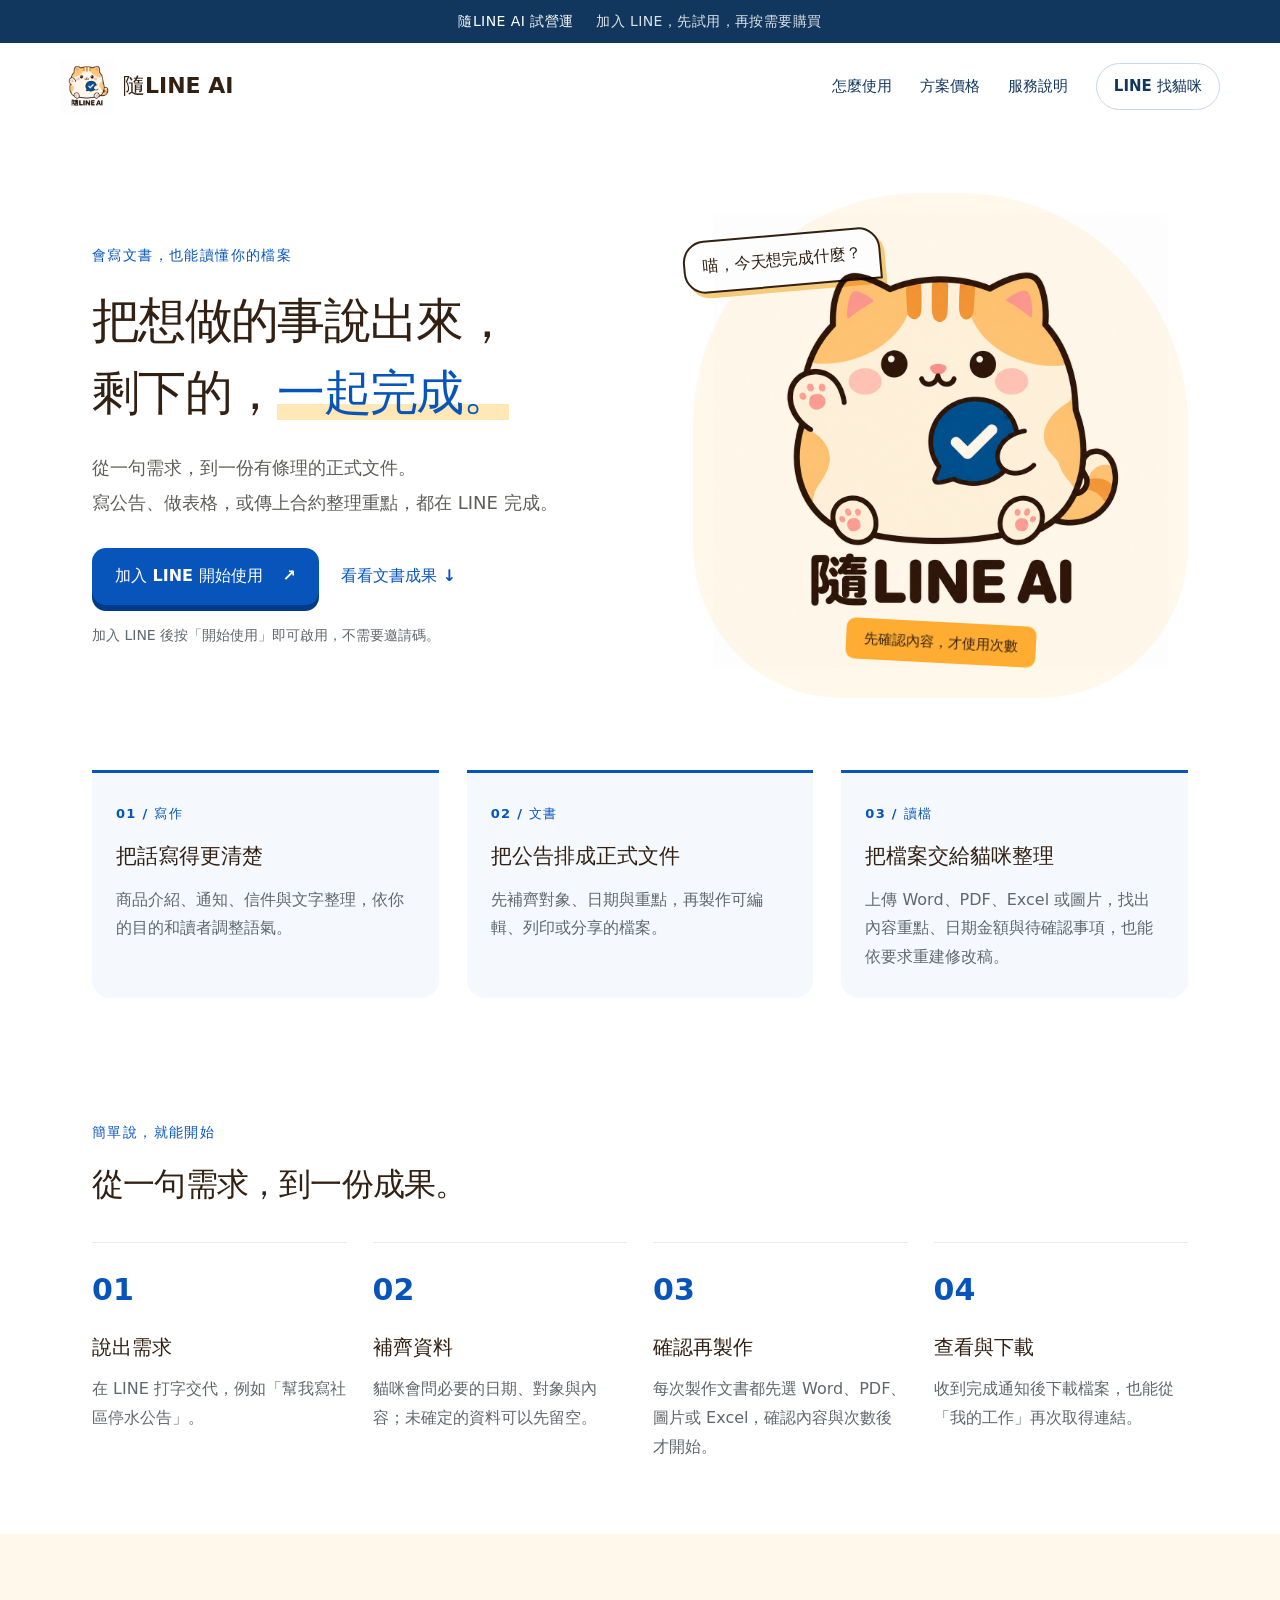
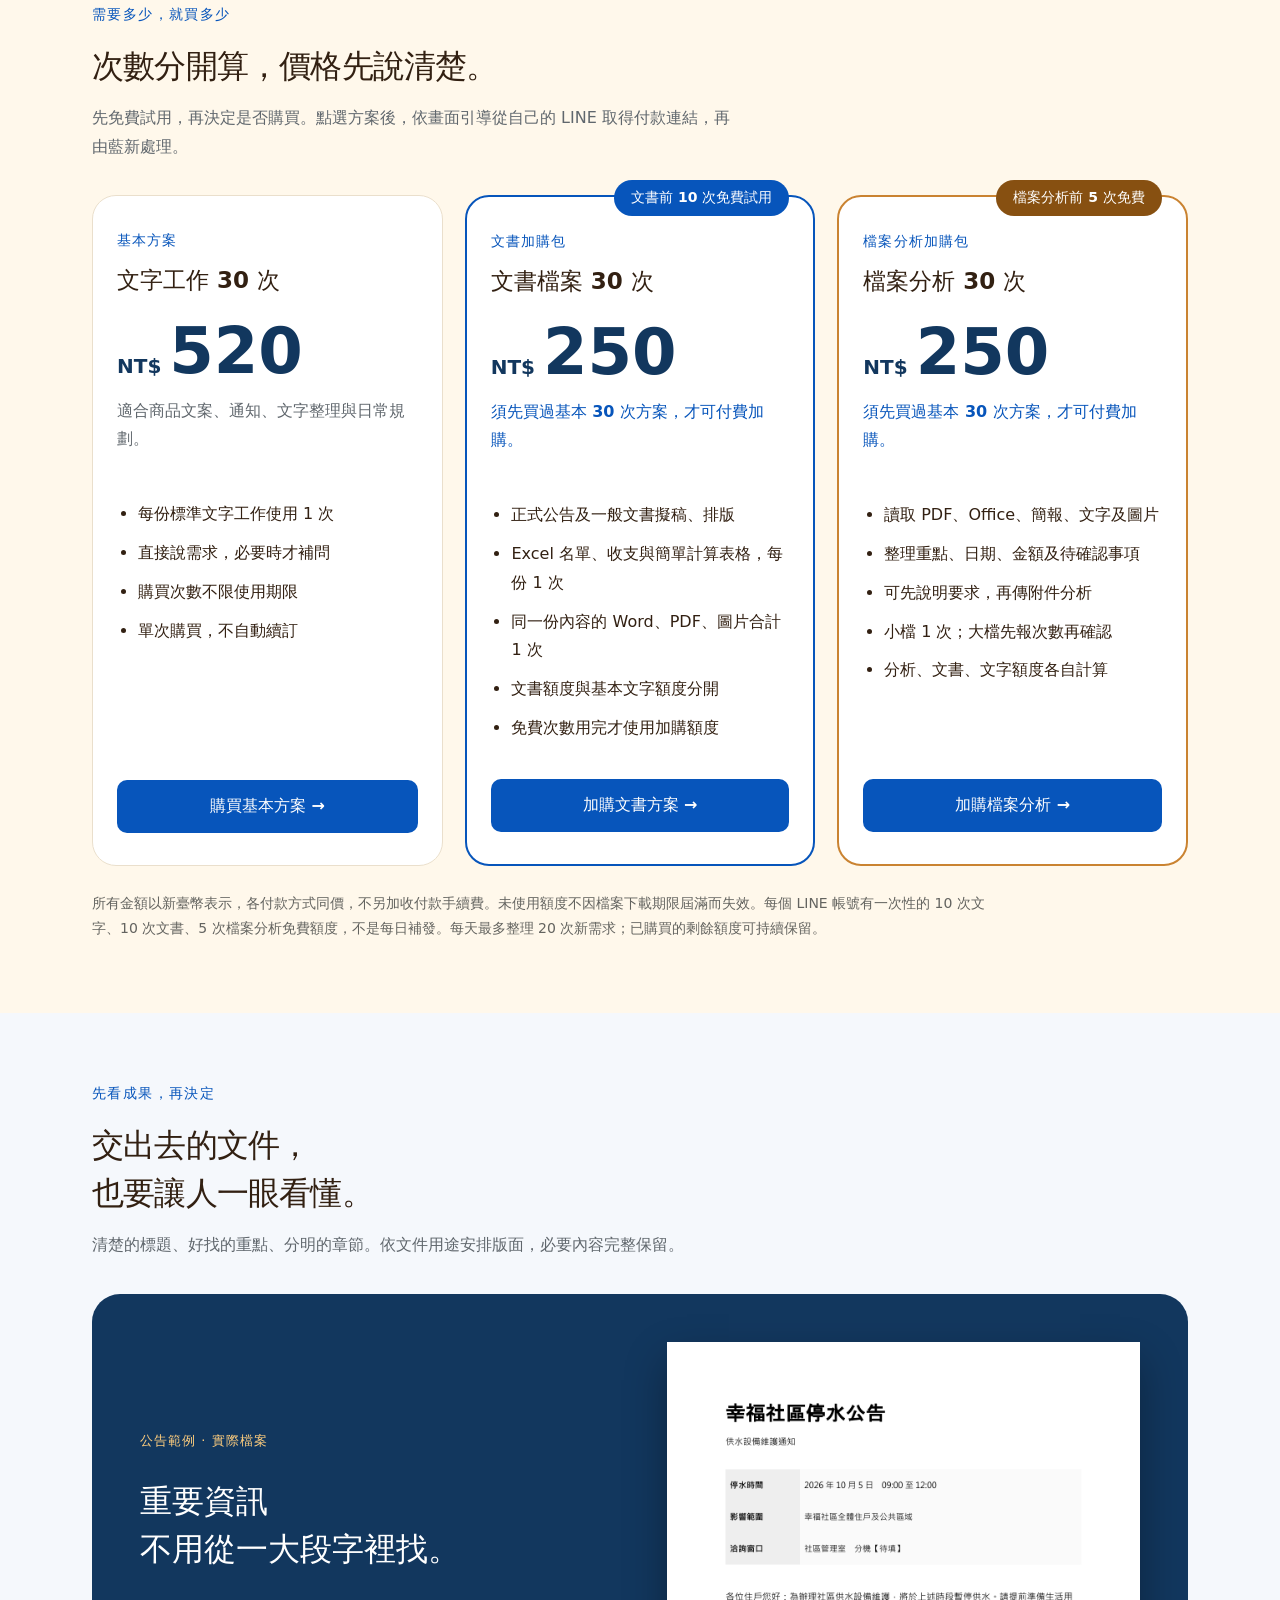
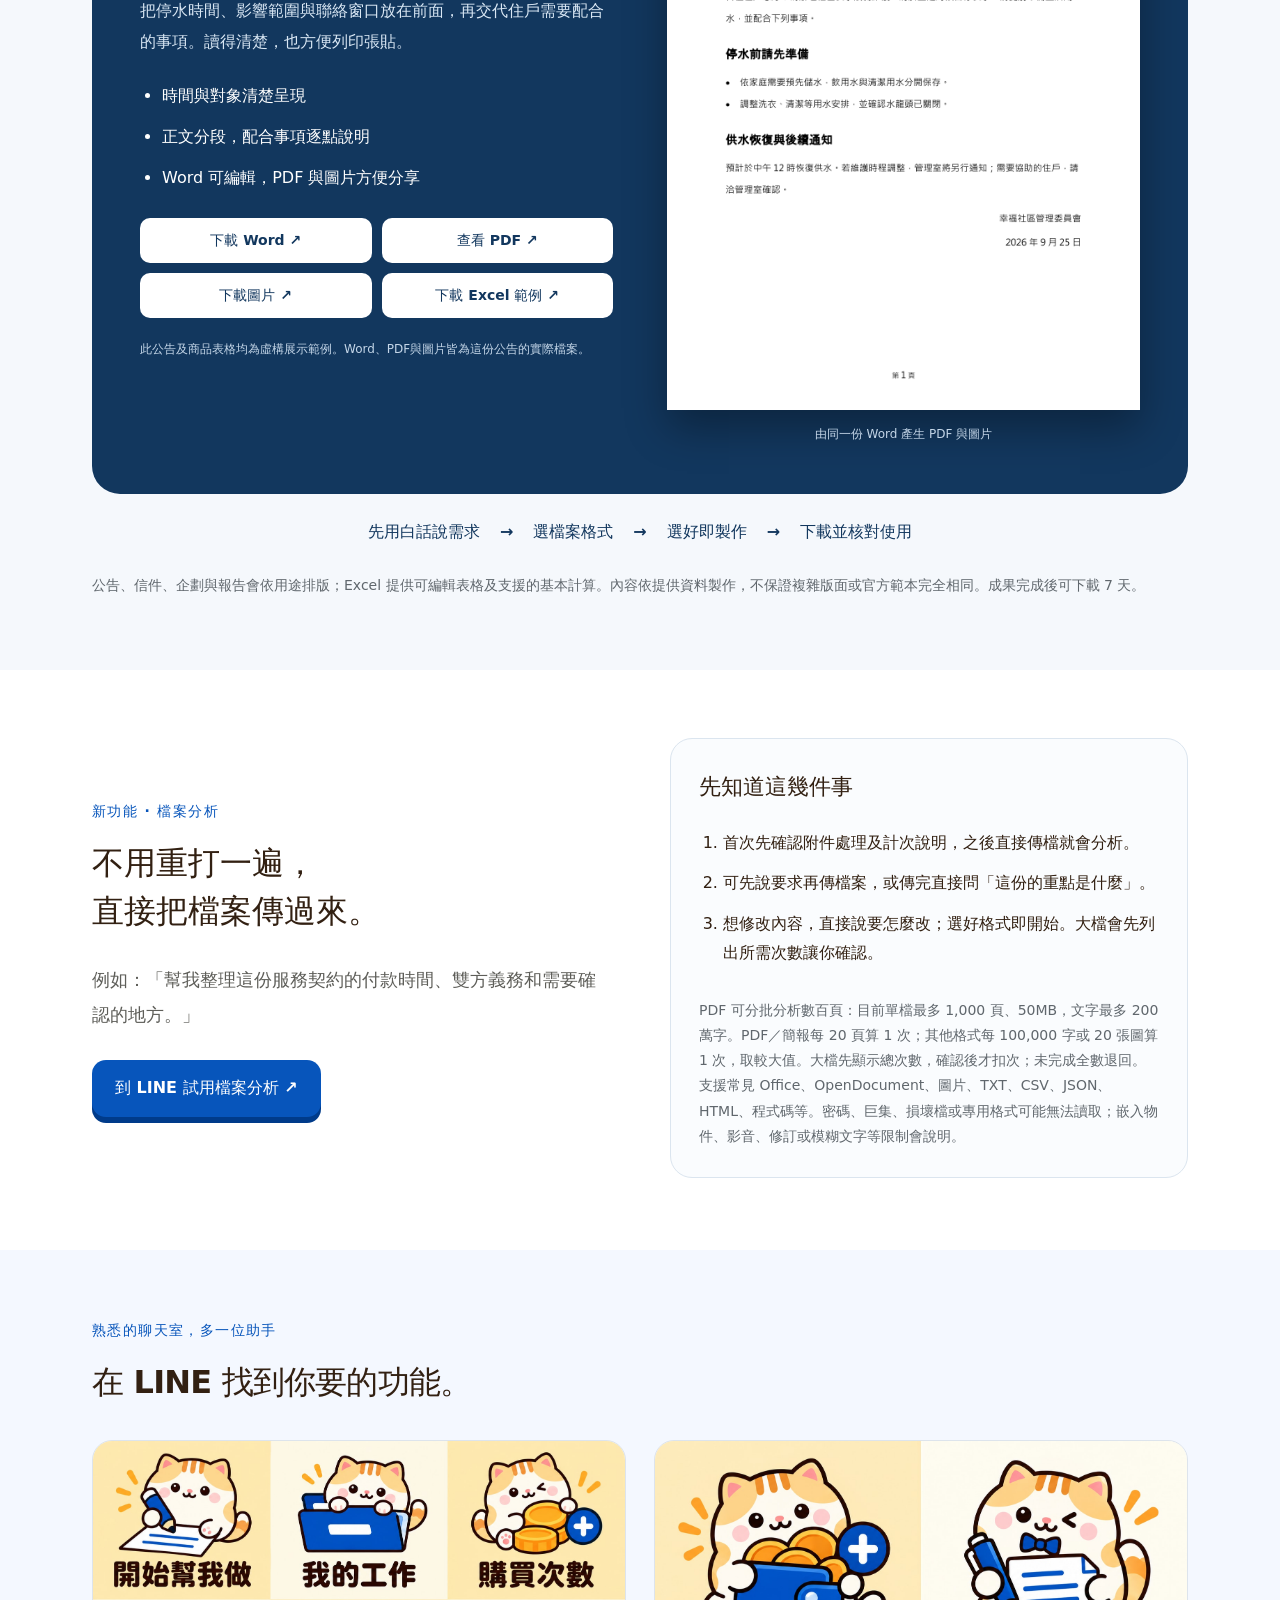
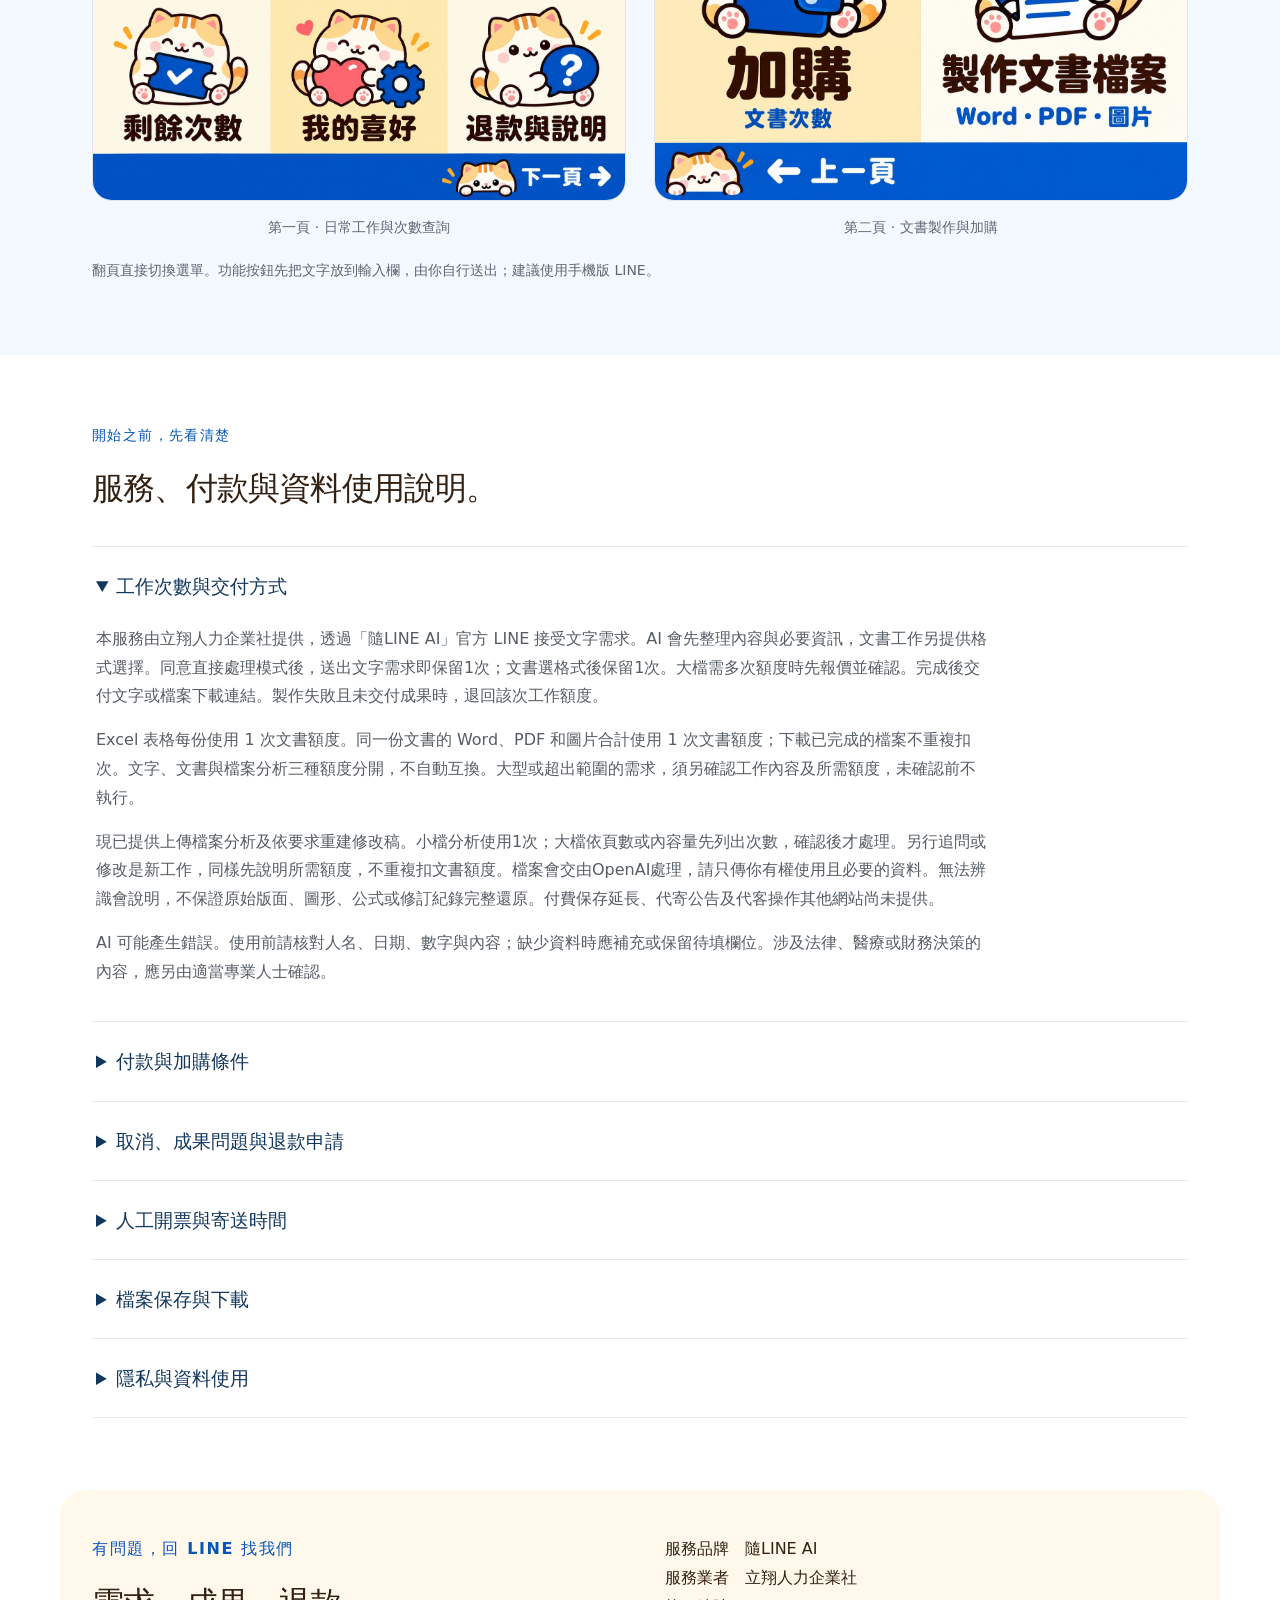
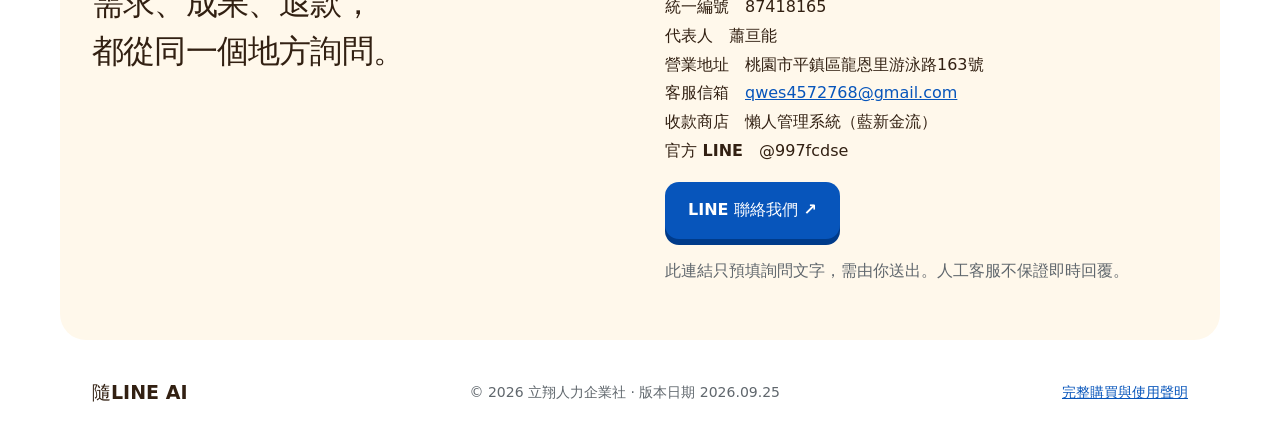
==== index.html @ 4cd09e11 "Explain direct requests and long-file analysis credits Explain direct text requests, format selectio" ====
<!doctype html>
<html lang="zh-Hant">
<head>
<meta charset="utf-8"><meta name="viewport" content="width=device-width,initial-scale=1">
<meta name="description" content="隨LINE AI 透過 LINE 協助撰寫文字、整理需求與製作公告，提供 Word、PDF、圖片與 Excel 表格。查看次數方案、使用方式及退款申請說明。">
<title>隨LINE AI｜把想做的事，交給貓咪助手</title>
<link rel="icon" href="logo.png"><link rel="stylesheet" href="style.css?v=20260925c">
</head>
<body>
<a class="skip" href="#main">跳到主要內容</a>
<div class="preview">隨LINE AI 試營運 <span>加入 LINE，先試用，再按需要購買</span></div>
<header><a class="brand" href="#main"><img src="logo.png" alt="隨LINE AI 肥橘貓標誌"><strong>隨LINE AI</strong></a><nav aria-label="主要導覽"><a href="#how">怎麼使用</a><a href="#plans">方案價格</a><a href="#policies">服務說明</a><a class="small-cta" href="https://line.me/R/ti/p/%40997fcdse">LINE 找貓咪</a></nav></header>
<main id="main">
<section class="hero wrap">
 <div class="hero-copy"><p class="eyebrow">會寫文書，也能讀懂你的檔案</p><h1>把想做的事說出來，<br>剩下的，<em>一起完成。</em></h1><p class="lead">從一句需求，到一份有條理的正式文件。<br>寫公告、做表格，或傳上合約整理重點，都在 LINE 完成。</p><div class="actions"><a class="button primary" href="https://line.me/R/ti/p/%40997fcdse">加入 LINE 開始使用 <span aria-hidden="true">↗</span></a><a class="text-link" href="#sample">看看文書成果 ↓</a></div><p class="fine">加入 LINE 後按「開始使用」即可啟用，不需要邀請碼。</p></div>
 <div class="hero-art"><span class="bubble">喵，今天想完成什麼？</span><img src="logo.png" alt="抱著深藍色對話框的肥橘貓，粉紅肉球與橘色條紋"><span class="note">先確認內容，才使用次數</span></div>
</section>
<section class="features wrap" aria-label="服務內容"><article><span>01 / 寫作</span><h2>把話寫得更清楚</h2><p>商品介紹、通知、信件與文字整理，依你的目的和讀者調整語氣。</p></article><article><span>02 / 文書</span><h2>把公告排成正式文件</h2><p>先補齊對象、日期與重點，再製作可編輯、列印或分享的檔案。</p></article><article><span>03 / 讀檔</span><h2>把檔案交給貓咪整理</h2><p>上傳 Word、PDF、Excel 或圖片，找出內容重點、日期金額與待確認事項，也能依要求重建修改稿。</p></article></section>
<section id="how" class="section wrap"><div class="section-heading"><p class="eyebrow">簡單說，就能開始</p><h2>從一句需求，到一份成果。</h2></div><ol class="steps"><li><b>說出需求</b><p>在 LINE 打字交代，例如「幫我寫社區停水公告」。</p></li><li><b>補齊資料</b><p>貓咪會問必要的日期、對象與內容；未確定的資料可以先留空。</p></li><li><b>確認再製作</b><p>每次製作文書都先選 Word、PDF、圖片或 Excel，確認內容與次數後才開始。</p></li><li><b>查看與下載</b><p>收到完成通知後下載檔案，也能從「我的工作」再次取得連結。</p></li></ol></section>
<section id="plans" class="section pricing"><div class="wrap"><div class="section-heading"><p class="eyebrow">需要多少，就買多少</p><h2>次數分開算，價格先說清楚。</h2><p>先免費試用，再決定是否購買。點選方案後，依畫面引導從自己的 LINE 取得付款連結，再由藍新處理。</p></div><div class="plan-grid"><article class="plan"><p class="plan-label">基本方案</p><h3>文字工作 30 次</h3><div class="price"><span>NT$</span>520</div><p class="plan-description">適合商品文案、通知、文字整理與日常規劃。</p><ul><li>每份標準文字工作使用 1 次</li><li>直接說需求，必要時才補問</li><li>購買次數不限使用期限</li><li>單次購買，不自動續訂</li></ul><a class="plan-status" href="buy-basic.html">購買基本方案 →</a></article><article class="plan addon"><span class="trial">文書前 10 次免費試用</span><p class="plan-label">文書加購包</p><h3>文書檔案 30 次</h3><div class="price"><span>NT$</span>250</div><p class="requirement">須先買過基本 30 次方案，才可付費加購。</p><ul><li>正式公告及一般文書擬稿、排版</li><li>Excel 名單、收支與簡單計算表格，每份 1 次</li><li>同一份內容的 Word、PDF、圖片合計 1 次</li><li>文書額度與基本文字額度分開</li><li>免費次數用完才使用加購額度</li></ul><a class="plan-status" href="buy-documents.html">加購文書方案 →</a></article><article class="plan scan-plan"><span class="trial">檔案分析前 5 次免費</span><p class="plan-label">檔案分析加購包</p><h3>檔案分析 30 次</h3><div class="price"><span>NT$</span>250</div><p class="requirement">須先買過基本 30 次方案，才可付費加購。</p><ul><li>讀取 PDF、Office、簡報、文字及圖片</li><li>整理重點、日期、金額及待確認事項</li><li>可先說明要求，再傳附件分析</li><li>小檔 1 次；大檔先報次數再確認</li><li>分析、文書、文字額度各自計算</li></ul><a class="plan-status" href="buy-scans.html">加購檔案分析 →</a></article></div><p class="pricing-note">所有金額以新臺幣表示，各付款方式同價，不另加收付款手續費。未使用額度不因檔案下載期限屆滿而失效。每個 LINE 帳號有一次性的 10 次文字、10 次文書、5 次檔案分析免費額度，不是每日補發。每天最多整理 20 次新需求；已購買的剩餘額度可持續保留。</p></div></section>
<section id="sample" class="section sample-showcase"><div class="wrap"><div class="section-heading"><p class="eyebrow">先看成果，再決定</p><h2>交出去的文件，<br>也要讓人一眼看懂。</h2><p>清楚的標題、好找的重點、分明的章節。依文件用途安排版面，必要內容完整保留。</p></div><div class="sample-stage"><div class="sample-copy"><span class="sample-tag">公告範例 · 實際檔案</span><h3>重要資訊<br>不用從一大段字裡找。</h3><p>把停水時間、影響範圍與聯絡窗口放在前面，再交代住戶需要配合的事項。讀得清楚，也方便列印張貼。</p><ul class="sample-benefits"><li>時間與對象清楚呈現</li><li>正文分段，配合事項逐點說明</li><li>Word 可編輯，PDF 與圖片方便分享</li></ul><div class="sample-downloads"><a href="sample.docx" download>下載 Word ↗</a><a href="sample.pdf" target="_blank" rel="noopener">查看 PDF ↗</a><a href="announcement.png" download>下載圖片 ↗</a><a href="sample.xlsx" download>下載 Excel 範例 ↗</a></div><p class="sample-caption">此公告及商品表格均為虛構展示範例。Word、PDF與圖片皆為這份公告的實際檔案。</p></div><figure class="sample-paper"><img src="announcement.png" alt="新版幸福社區停水公告，清楚列出時間、影響範圍、配合事項及發文單位" loading="lazy"><figcaption>由同一份 Word 產生 PDF 與圖片</figcaption></figure></div><div class="format-strip"><span>先用白話說需求</span><span>→</span><span>選檔案格式</span><span>→</span><span>選好即製作</span><span>→</span><span>下載並核對使用</span></div><p class="fine">公告、信件、企劃與報告會依用途排版；Excel 提供可編輯表格及支援的基本計算。內容依提供資料製作，不保證複雜版面或官方範本完全相同。成果完成後可下載 7 天。</p></div></section>
<section id="scan" class="section wrap scan-explainer"><div><p class="eyebrow">新功能 · 檔案分析</p><h2>不用重打一遍，<br>直接把檔案傳過來。</h2><p class="lead">例如：「幫我整理這份服務契約的付款時間、雙方義務和需要確認的地方。」</p><a class="button primary" href="https://line.me/R/oaMessage/%40997fcdse/?%E6%8E%83%E6%8F%8F%E6%AA%94%E6%A1%88">到 LINE 試用檔案分析 ↗</a></div><div class="scan-guide"><h3>先知道這幾件事</h3><ol><li>首次先確認附件處理及計次說明，之後直接傳檔就會分析。</li><li>可先說要求再傳檔案，或傳完直接問「這份的重點是什麼」。</li><li>想修改內容，直接說要怎麼改；選好格式即開始。大檔會先列出所需次數讓你確認。</li></ol><p class="fine">PDF 可分批分析數百頁：目前單檔最多 1,000 頁、50MB，文字最多 200 萬字。PDF／簡報每 20 頁算 1 次；其他格式每 100,000 字或 20 張圖算 1 次，取較大值。大檔先顯示總次數，確認後才扣次；未完成全數退回。支援常見 Office、OpenDocument、圖片、TXT、CSV、JSON、HTML、程式碼等。密碼、巨集、損壞檔或專用格式可能無法讀取；嵌入物件、影音、修訂或模糊文字等限制會說明。</p></div></section>
<section class="section menu-section"><div class="wrap"><div class="section-heading"><p class="eyebrow">熟悉的聊天室，多一位助手</p><h2>在 LINE 找到你要的功能。</h2></div><div class="menus"><figure><img src="menu-home.jpg" alt="第一頁橘貓選單：開始幫我做、我的工作、購買次數、剩餘次數、我的喜好、退款與說明、下一頁" loading="lazy"><figcaption>第一頁 · 日常工作與次數查詢</figcaption></figure><figure><img src="menu-documents.jpg" alt="第二頁橘貓選單：加購、製作文書檔案、上一頁" loading="lazy"><figcaption>第二頁 · 文書製作與加購</figcaption></figure></div><p class="fine">翻頁直接切換選單。功能按鈕先把文字放到輸入欄，由你自行送出；建議使用手機版 LINE。</p></div></section>
<section id="policies" class="section wrap policies"><div class="section-heading"><p class="eyebrow">開始之前，先看清楚</p><h2>服務、付款與資料使用說明。</h2></div>
<details open><summary>工作次數與交付方式</summary><div><p>本服務由立翔人力企業社提供，透過「隨LINE AI」官方 LINE 接受文字需求。AI 會先整理內容與必要資訊，文書工作另提供格式選擇。同意直接處理模式後，送出文字需求即保留1次；文書選格式後保留1次。大檔需多次額度時先報價並確認。完成後交付文字或檔案下載連結。製作失敗且未交付成果時，退回該次工作額度。</p><p>Excel 表格每份使用 1 次文書額度。同一份文書的 Word、PDF 和圖片合計使用 1 次文書額度；下載已完成的檔案不重複扣次。文字、文書與檔案分析三種額度分開，不自動互換。大型或超出範圍的需求，須另確認工作內容及所需額度，未確認前不執行。</p><p>現已提供上傳檔案分析及依要求重建修改稿。小檔分析使用1次；大檔依頁數或內容量先列出次數，確認後才處理。另行追問或修改是新工作，同樣先說明所需額度，不重複扣文書額度。檔案會交由OpenAI處理，請只傳你有權使用且必要的資料。無法辨識會說明，不保證原始版面、圖形、公式或修訂紀錄完整還原。付費保存延長、代寄公告及代客操作其他網站尚未提供。</p><p>AI 可能產生錯誤。使用前請核對人名、日期、數字與內容；缺少資料時應補充或保留待填欄位。涉及法律、醫療或財務決策的內容，應另由適當專業人士確認。</p></div></details>
<details><summary>付款與加購條件</summary><div><p>基本文字方案為 30 次／NT$520；文書與檔案分析付費加購包各為 30 次／NT$250，須先有一筆有效且已確認付款的基本 30 次方案紀錄。文書前 10 次、檔案分析前 5 次免費試用，為每個帳號一次性額度，不是每日補發。</p><p>文書方案包含該份文書的擬稿及檔案製作，使用文書額度，不重複扣基本文字額度。單次購買，不自動續訂或補購。額度以系統確認金流付款成功後入帳，不以截圖或付款返回頁作為唯一依據。</p><p>本服務透過藍新「懶人管理系統」商店收款，業者為立翔人力企業社。支援信用卡一次付清及 Apple Pay、Google Pay、Samsung Pay；實際顯示依裝置與藍新支援情況而定。各方式同價，不另加收付款手續費。只從官方 LINE「購買次數」或「加購」開啟付款，不需自行匯款。</p></div></details>
<details><summary>取消、成果問題與退款申請</summary><div><p>工作確認前可取消，不扣次數。已開始製作的工作如有問題，請在 LINE 提出，提供工作編號及簡短說明。未完成或系統失敗的工作會退回該工作次數；退回次數與退回已支付款項是不同處理。</p><p>需要申請退款時，可在 LINE 點「退款與說明」，再依提示傳送「退款申請：訂單編號（原因可不填）」。請提供訂單或工作編號，不需提供信用卡完整卡號、密碼或驗證碼。業者將查看購買、使用與交付紀錄，回覆處理方式；提出申請不代表已核准或已完成退款。</p><p>未使用額度、已交付服務及有瑕疵的成果，依個別交易情形與適用法令處理。不以「付款後一律不退款」排除消費者權利；本頁也不把所有 AI 服務一律認定為七日解除權的例外。若個別服務依法適用例外，須在提供前另行清楚告知並取得必要同意。依法應退還的款項，不因尚在人工審核就被免除。</p><p>退款採人工處理，請保留訂單編號；不要在 LINE 傳送信用卡完整卡號或驗證碼。</p></div></details>
<details><summary>人工開票與寄送時間</summary><div><p>付款前請填寫並再次確認收件信箱；需要統編者請選公司／行號，填寫正確抬頭及統編。初期由業者人工開票，系統留下待開票紀錄並通知業者，核對後寄至你所填的信箱。目前未啟用綠界自動開票。</p><p>付款確認後，寄送作業預計5～7日內完成；仍依實際交易及法定時點開立、傳輸與交付，不因作業時間延後法定期限。付款收據或開票提醒不等於正式發票。未收到或資料需更正，請聯絡客服。</p></div></details><details><summary>檔案保存與下載</summary><div><p>文書完成後提供 7 天下載期限。請在期限內把需要的檔案保存到自己的裝置；已下載的檔案不會因連結到期而消失。查看或下載不會重設期限，也不重複扣次。</p><p>下載連結可直接取得該份成果，請妥善保存，勿轉傳給不相關的人。若下載連結失效，可回 LINE「我的工作」取得新連結。到期後停止提供下載；付費延長目前尚未開放。</p><p>7 天指成果的可下載期間，不代表所有服務紀錄與備份均在第 7 天自動刪除。資料清理機制仍在完善中，如需查詢或申請刪除，請透過 LINE 聯絡業者。</p></div></details>
<details><summary>隱私與資料使用</summary><div><p>為提供服務，我們會處理你的 LINE 識別碼、傳送的需求與補充內容、工作成果、額度紀錄，以及你主動提出的客服或退款資料。購買時另處理訂單、付款結果、收件信箱、發票類型、公司抬頭及統編；請勿在聊天室傳送信用卡完整卡號、密碼或驗證碼。</p><p>需求、上傳附件及分析內容會由 OpenAI API 處理，訊息收發使用 LINE，服務程式、帳務紀錄與成果檔案由 Render 雲端主機保存；付款由藍新處理；內部開票提醒及客服信件使用Google Gmail。資料可能涉及境外處理。請先以非敏感資料試用，避免提供不必要的個人、醫療、身分或其他機密資訊。本商品頁不提供檔案上傳或需求輸入表單。</p><p>我們只在你明確同意後保存個人喜好。你可在 LINE 查看、更新或要求清除喜好，並透過客服申請查詢、更正或刪除其他資料；依法或為必要的交易、爭議處理而須保留者，將說明原因。拒絕提供完成工作必要的資料時，可能無法執行該工作。</p><p>帳號、剩餘次數、訂單、工作與客服紀錄會保存在服務資料庫，用於交付、查詢及爭議處理。資料庫每 6 小時備份至主機持久磁碟，另使用主機供應商的磁碟快照。成果下載期限為 7 天；到期後不自動刪除所有紀錄與備份，如需查詢或申請刪除請聯絡客服。</p></div></details>
</section>
<section id="contact" class="contact wrap"><div><p class="eyebrow">有問題，回 LINE 找我們</p><h2>需求、成果、退款，<br>都從同一個地方詢問。</h2></div><div><p><b>服務品牌</b>　隨LINE AI<br><b>服務業者</b>　立翔人力企業社<br><b>統一編號</b>　87418165<br><b>代表人</b>　蕭亘能<br><b>營業地址</b>　桃園市平鎮區龍恩里游泳路163號<br><b>客服信箱</b>　<a href="mailto:qwes4572768@gmail.com">qwes4572768@gmail.com</a><br><b>收款商店</b>　懶人管理系統（藍新金流）<br><b>官方 LINE</b>　@997fcdse</p><a class="button primary" href="https://line.me/R/oaMessage/%40997fcdse/?%E6%88%91%E6%83%B3%E8%A9%A2%E5%95%8F%E9%9A%A8LINE%20AI%E6%9C%8D%E5%8B%99">LINE 聯絡我們 ↗</a><p class="fine">此連結只預填詢問文字，需由你送出。人工客服不保證即時回覆。</p></div></section>
</main>
<footer class="wrap"><a class="brand" href="#main">隨LINE AI</a><p>© 2026 立翔人力企業社 · 版本日期 2026.09.25</p><a href="terms.html">完整購買與使用聲明</a></footer>
</body></html>
---- style.css ----
:root{--blue:#0755bb;--navy:#12375e;--ink:#322012;--orange:#ffad32;--cream:#fff8eb;--line:#e6e9ed;--muted:#60676d;font-family:'Microsoft JhengHei','Noto Sans TC',system-ui,sans-serif;color:var(--ink);background:#fff;font-synthesis:none}*{box-sizing:border-box}html{scroll-behavior:smooth;scroll-padding-top:28px}body{margin:0;font-size:16px;line-height:1.8}a{color:var(--blue)}img{display:block;max-width:100%;height:auto}button,a,summary{-webkit-tap-highlight-color:transparent}a:focus-visible,summary:focus-visible{outline:3px solid #ee8700;outline-offset:5px}.wrap{max-width:1160px;margin:auto;padding-left:32px;padding-right:32px}.skip{position:absolute;left:12px;top:-100px;background:white;padding:12px;z-index:10}.skip:focus{top:12px}.preview{padding:9px 20px;background:var(--navy);color:white;font-size:14px;text-align:center;letter-spacing:.03em}.preview span{opacity:.86;margin-left:18px}header{max-width:1224px;padding:16px 32px;margin:auto;display:flex;align-items:center;justify-content:space-between;gap:20px}.brand{display:flex;align-items:center;gap:9px;font-size:22px;font-weight:900;white-space:nowrap;text-decoration:none;color:var(--ink)}.brand img{width:54px;height:54px;object-fit:contain}nav{display:flex;align-items:center;gap:28px}nav a{font-size:15px;color:var(--navy);font-weight:700;text-decoration:none}.small-cta{border:1px solid #c9d7e8;padding:9px 17px;border-radius:30px}.hero{padding-top:64px;padding-bottom:72px;display:grid;grid-template-columns:1.15fr 1fr;gap:32px;align-items:center}.eyebrow{font-size:14px;font-weight:800;letter-spacing:.1em;color:var(--blue);margin:0 0 15px}h1,h2,h3,p{margin-top:0}h1{font-size:clamp(32px,3.8vw,48px);line-height:1.5;letter-spacing:-.035em;margin-bottom:22px}h1 em{font-style:normal;color:var(--blue);background:linear-gradient(transparent 72%,#ffe7b6 0)}.lead{font-size:18px;color:#5e5e59;line-height:1.95;margin-bottom:28px}.actions{display:flex;align-items:center;gap:22px;flex-wrap:wrap}.button{display:inline-flex;align-items:center;justify-content:center;gap:20px;padding:14px 23px;border-radius:14px;font-size:16px;font-weight:700;text-decoration:none}.primary{background:var(--blue);color:#fff;box-shadow:0 6px 0 #003b8a}.primary:hover{background:#06499d}.text-link{font-weight:700;text-decoration:none}.fine{color:var(--muted);font-size:14px;line-height:1.8;margin:18px 0 0}.hero-art{position:relative;min-width:0;background:var(--cream);border-radius:46% 46% 30% 30%;padding:20px 20px 30px}.hero-art img{mix-blend-mode:multiply;width:100%}.bubble{position:absolute;top:8%;left:-10px;background:white;border:2px solid var(--ink);border-radius:22px 22px 0 22px;padding:10px 17px;font-weight:800;transform:rotate(-5deg);box-shadow:4px 5px 0 #f7cc7c}.note{position:absolute;bottom:7%;left:50%;transform:translateX(-50%) rotate(3deg);white-space:nowrap;background:var(--orange);padding:8px 18px;border-radius:9px;font-size:14px;font-weight:800}.features{display:grid;grid-template-columns:repeat(3,1fr);gap:28px;padding-bottom:54px}.features article{padding:26px 24px;border-top:3px solid var(--blue);background:#f5f9fe;border-radius:0 0 18px 18px}.features span{font-size:13px;letter-spacing:.1em;color:var(--blue);font-weight:800}.features h2{font-size:21px;margin:10px 0}.features p{font-size:16px;color:var(--muted);margin-bottom:0}.section{padding-top:68px;padding-bottom:72px}.section-heading{margin-bottom:34px}.section-heading h2,.sample h2,.contact h2{font-size:32px;line-height:1.5;letter-spacing:-.025em;margin-bottom:14px}.section-heading>p:last-child{color:var(--muted);max-width:640px}.steps{display:grid;grid-template-columns:repeat(4,1fr);gap:26px;list-style:none;padding:0;margin:0;counter-reset:steps}.steps li{counter-increment:steps;border-top:1px solid var(--line);padding-top:20px}.steps li:before{content:'0' counter(steps);display:block;color:var(--blue);font-size:30px;font-weight:900;margin-bottom:12px}.steps b{font-size:20px}.steps p{color:var(--muted);margin:10px 0 0}.pricing{background:var(--cream)}.plan-grid{display:grid;grid-template-columns:1fr 1fr;gap:28px}.plan{border:1px solid #eadfcc;background:#fff;padding:34px 36px;border-radius:24px;position:relative}.plan.addon{border:2px solid var(--blue)}.plan-label{color:var(--blue);font-weight:800;font-size:14px;letter-spacing:.08em;margin-bottom:6px}.plan h3{font-size:26px;margin:0 0 6px}.price{font-size:64px;font-weight:900;line-height:1.4;color:var(--navy)}.price span{font-size:20px;margin-right:8px}.plan-description{color:var(--muted);font-size:16px}.requirement{color:var(--blue);font-size:16px;font-weight:700}.plan ul{padding-left:1.3em;margin:20px 0 26px}.plan li{margin:10px 0}.trial{position:absolute;right:24px;top:-17px;background:var(--blue);color:#fff;border-radius:20px;padding:5px 17px;font-size:14px;font-weight:700}.plan-status{background:#f2f4f6;color:#60676d;text-align:center;border-radius:10px;padding:10px;font-weight:700}.pricing-note{font-size:14px;color:#646460;max-width:920px;margin:25px 0 0}.sample{display:grid;grid-template-columns:1fr .88fr;gap:80px;align-items:center}.sample figure{background:#edf4fb;margin:0;padding:32px 34px 19px;border-radius:24px;transform:rotate(1.5deg)}.sample figure img{border:1px solid #dee1e4;box-shadow:0 12px 22px #12375e18}figcaption{font-size:14px;color:var(--muted);text-align:center;margin-top:14px}.file-links{display:grid;gap:12px}.file-links a{border:1px solid #dae2ec;border-radius:13px;display:flex;align-items:center;gap:16px;padding:14px 17px;text-decoration:none;color:var(--navy);background:white}.file-links a:hover{border-color:var(--blue);background:#f5f9fe}.file-links b{width:46px;height:46px;background:#eaf2ff;display:grid;place-content:center;border-radius:9px;font-size:13px;color:var(--blue)}.file-links> a>span{font-size:17px;font-weight:800}.file-links span span{display:block;font-size:14px;font-weight:400;color:var(--muted)}.file-links i{font-style:normal;margin-left:auto}.menu-section{background:#f4f8ff}.menus{display:grid;grid-template-columns:1fr 1fr;gap:28px}.menus figure{margin:0}.menus img{border-radius:20px;border:1px solid #dde4ec}.policies details{border-top:1px solid var(--line)}.policies details:last-child{border-bottom:1px solid var(--line)}summary{padding:22px 4px;cursor:pointer;font-size:19px;font-weight:800;color:var(--navy)}details>div{max-width:900px;padding:0 4px 20px;color:#565d64}details p{margin-bottom:15px}.contact{display:grid;grid-template-columns:1fr 1fr;gap:50px;padding-top:45px;padding-bottom:55px;background:var(--cream);border-radius:26px}.contact p{font-size:16px}footer{display:flex;justify-content:space-between;gap:22px;align-items:center;padding-top:35px;padding-bottom:35px;font-size:14px;color:var(--muted)}footer p{margin:0}footer .brand{font-size:19px}footer a{font-size:14px}
@media(max-width:800px){nav{gap:15px}nav a{font-size:14px}nav a:first-child{display:none}.hero{grid-template-columns:1fr 1fr;gap:10px;padding-top:40px}.hero-art{padding:10px}.bubble{font-size:13px;left:0;padding:7px 10px}.note{font-size:12px;padding:5px 10px}.features{gap:14px}.features article{padding:20px 16px}.features h2{font-size:18px}.steps{grid-template-columns:1fr 1fr}.plan{padding:30px 24px}.sample{gap:35px}.sample figure{padding:20px}.contact{gap:25px}footer{flex-wrap:wrap}}
@media(max-width:600px){.wrap{padding-left:22px;padding-right:22px}.preview{font-size:12px;padding:8px}.preview span{margin-left:10px}header{padding:12px 20px}.brand{font-size:19px}.brand img{width:42px;height:42px}nav a{display:none}nav .small-cta{display:block;font-size:13px;padding:7px 12px}.hero{grid-template-columns:1fr;padding-top:28px;padding-bottom:36px;gap:32px}h1{font-size:32px;margin-bottom:18px}.lead{font-size:16px}.hero-copy .lead br{display:none}.hero-art{max-width:330px;width:100%;margin:auto;padding:0 15px 15px}.bubble{top:7%;font-size:14px}.note{font-size:13px}.actions{gap:18px}.button{padding:12px 18px;font-size:15px}.features{grid-template-columns:1fr;gap:14px;padding-bottom:20px}.features article{padding:20px}.features h2{font-size:21px}.section{padding-top:44px;padding-bottom:48px}.section-heading h2,.sample h2,.contact h2{font-size:27px}.steps{gap:22px}.steps b{font-size:18px}.steps p{font-size:15px}.plan-grid{grid-template-columns:1fr;gap:34px}.plan{padding:28px}.price{font-size:58px}.sample{grid-template-columns:1fr;gap:32px}.sample figure{max-width:370px;margin:auto}.menus{grid-template-columns:1fr;gap:28px}.contact{grid-template-columns:1fr;border-radius:0;gap:20px}.contact h2{margin-bottom:0}footer{gap:14px}footer p{font-size:12px}.fine{font-size:14px}summary{font-size:18px}.pricing-note{font-size:14px}}
@media(prefers-reduced-motion:reduce){html{scroll-behavior:auto}}@media print{.preview,header,.actions,.hero-art,.menus,.file-links,.contact .button,footer{display:none}.wrap{max-width:none;padding-left:0;padding-right:0}.hero,.sample,.contact{display:block}.section{padding:18px 0}.features{gap:12px}.plan{break-inside:avoid}.policies details>div{display:block!important}.sample figure{max-width:300px}.pricing,.menu-section,.contact{background:white}body{font-size:11pt}h1{font-size:24pt}a{color:inherit}}

.plan-status{display:flex;align-items:center;justify-content:center;min-height:52px;width:100%;padding:12px 18px;background:var(--blue);color:white;text-decoration:none;cursor:pointer}.plan-status:hover{background:#06499d}.plan-status:focus-visible{outline:3px solid #ee8700;outline-offset:4px}

.plan-grid{grid-template-columns:repeat(3,minmax(0,1fr));gap:22px}.plan{padding:32px 24px;display:flex;flex-direction:column}.plan h3{font-size:23px}.plan ul{flex:1}.scan-plan{border:2px solid #ca8331}.scan-plan .trial{background:#875011}.sample-showcase{background:#f5f8fc}.sample-stage{display:grid;grid-template-columns:1fr 1fr;align-items:center;gap:54px;background:#12375e;border-radius:28px;padding:48px;color:white}.sample-tag{font-size:13px;letter-spacing:.08em;color:#ffce7e}.sample-copy h3{font-size:32px;line-height:1.5;margin:22px 0}.sample-copy>p{color:#d9e7f4;line-height:1.95}.sample-benefits{padding-left:22px;margin:25px 0}.sample-benefits li{margin:12px 0}.sample-downloads{display:grid;grid-template-columns:1fr 1fr;gap:10px}.sample-downloads a{padding:10px 13px;color:#12375e;background:white;border-radius:10px;text-align:center;text-decoration:none;font-weight:700;font-size:14px}.sample-downloads a:hover{background:#ffdfaa}.sample-copy .sample-caption{font-size:12px;color:#c4d6e8;margin:20px 0 0}.sample-paper{margin:0}.sample-paper img{width:100%;box-shadow:0 18px 40px #0005}.sample-paper figcaption{color:#c4d6e8;font-size:12px}.format-strip{display:flex;justify-content:center;align-items:center;gap:20px;padding:24px 0 8px;flex-wrap:wrap;color:#12375e;font-weight:700}.scan-explainer{display:grid;grid-template-columns:1fr 1fr;gap:60px;align-items:center}.scan-explainer h2{font-size:32px;line-height:1.5}.scan-guide{border:1px solid #dbe5ef;padding:28px;border-radius:22px;background:#fafcfe}.scan-guide h3{font-size:22px}.scan-guide li{padding-bottom:12px}.scan-guide ol{padding-left:24px}.contact a{overflow-wrap:anywhere}
@media(max-width:950px){.plan-grid{grid-template-columns:1fr}.plan{padding:30px}.sample-stage{gap:25px;padding:28px}.sample-copy h3{font-size:26px}.scan-explainer{gap:28px}}
@media(max-width:650px){.sample-stage{grid-template-columns:1fr;padding:26px 22px}.sample-paper{max-width:400px;margin:8px auto 0}.sample-copy h3{font-size:27px}.sample-downloads{gap:8px}.sample-downloads a{font-size:13px}.format-strip{gap:10px;font-size:13px}.scan-explainer{grid-template-columns:1fr}.scan-explainer h2{font-size:27px}.sample-showcase .wrap{padding-left:18px;padding-right:18px}}
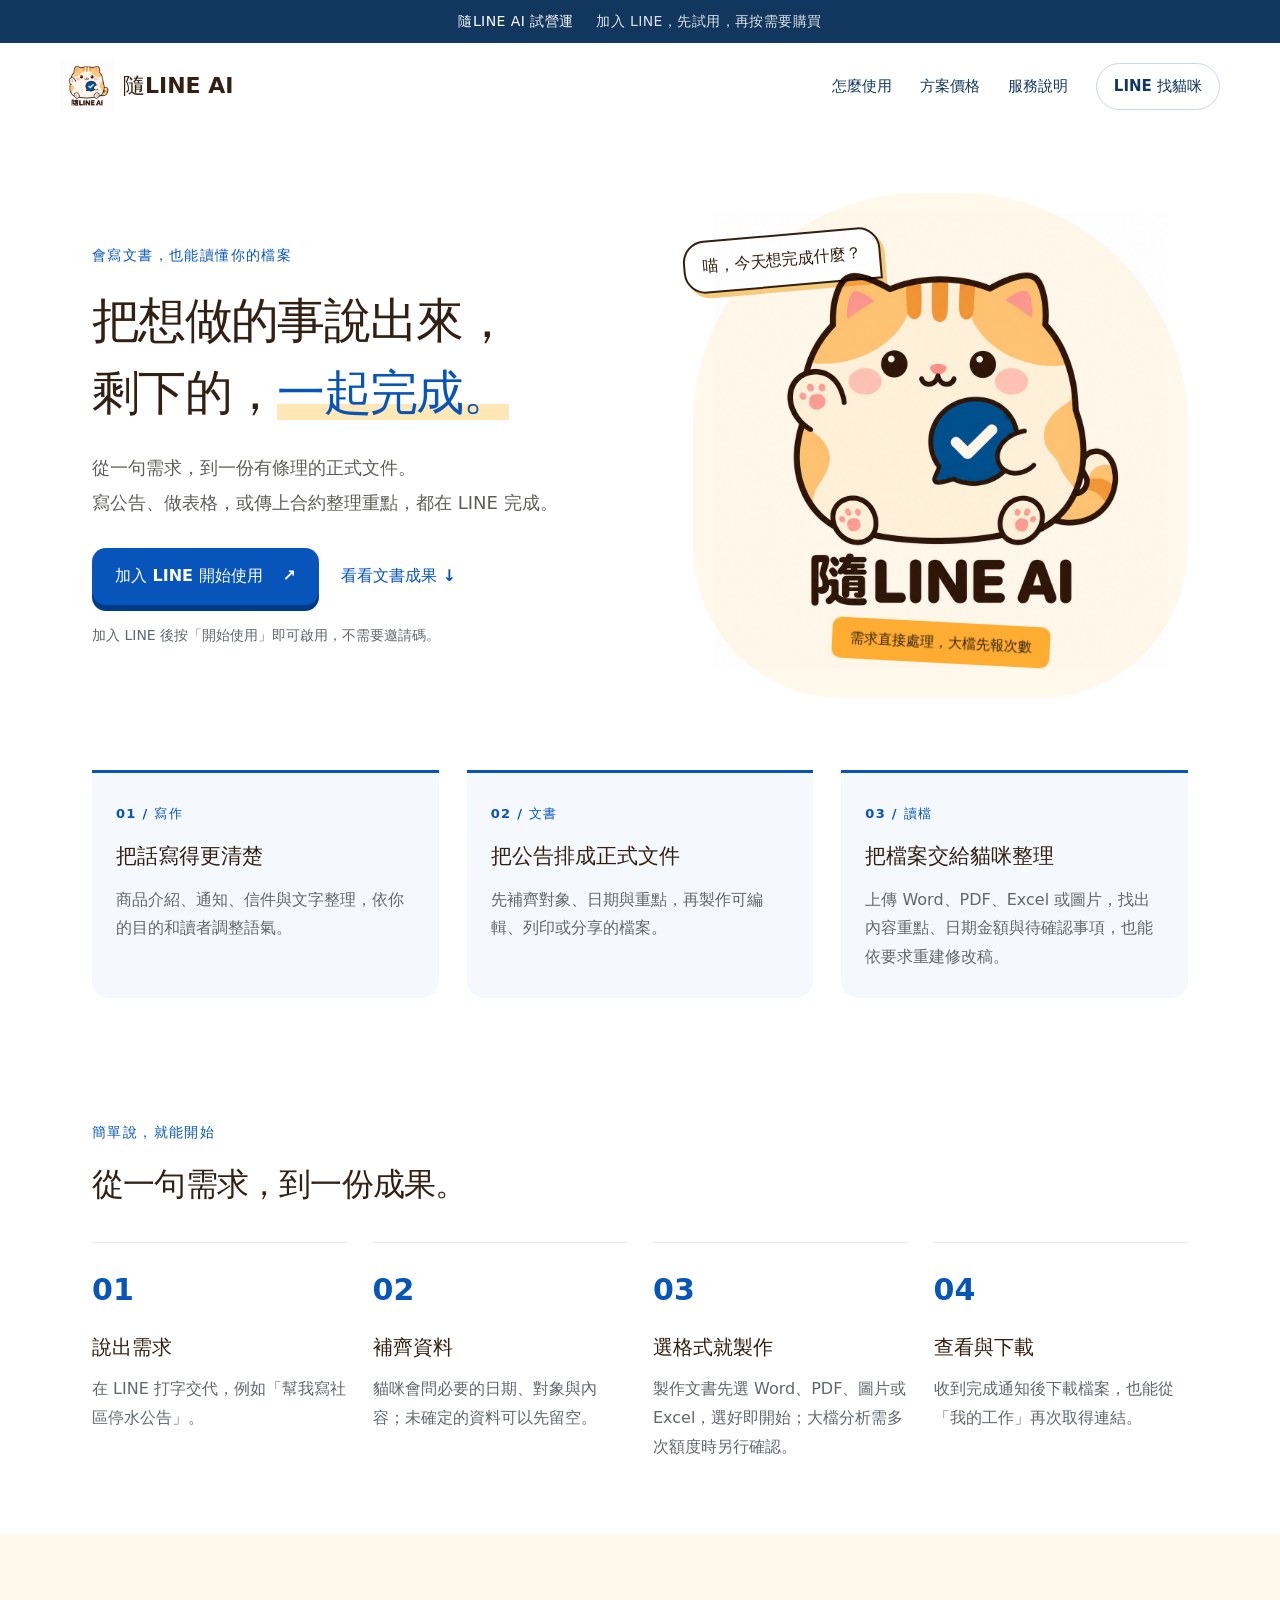
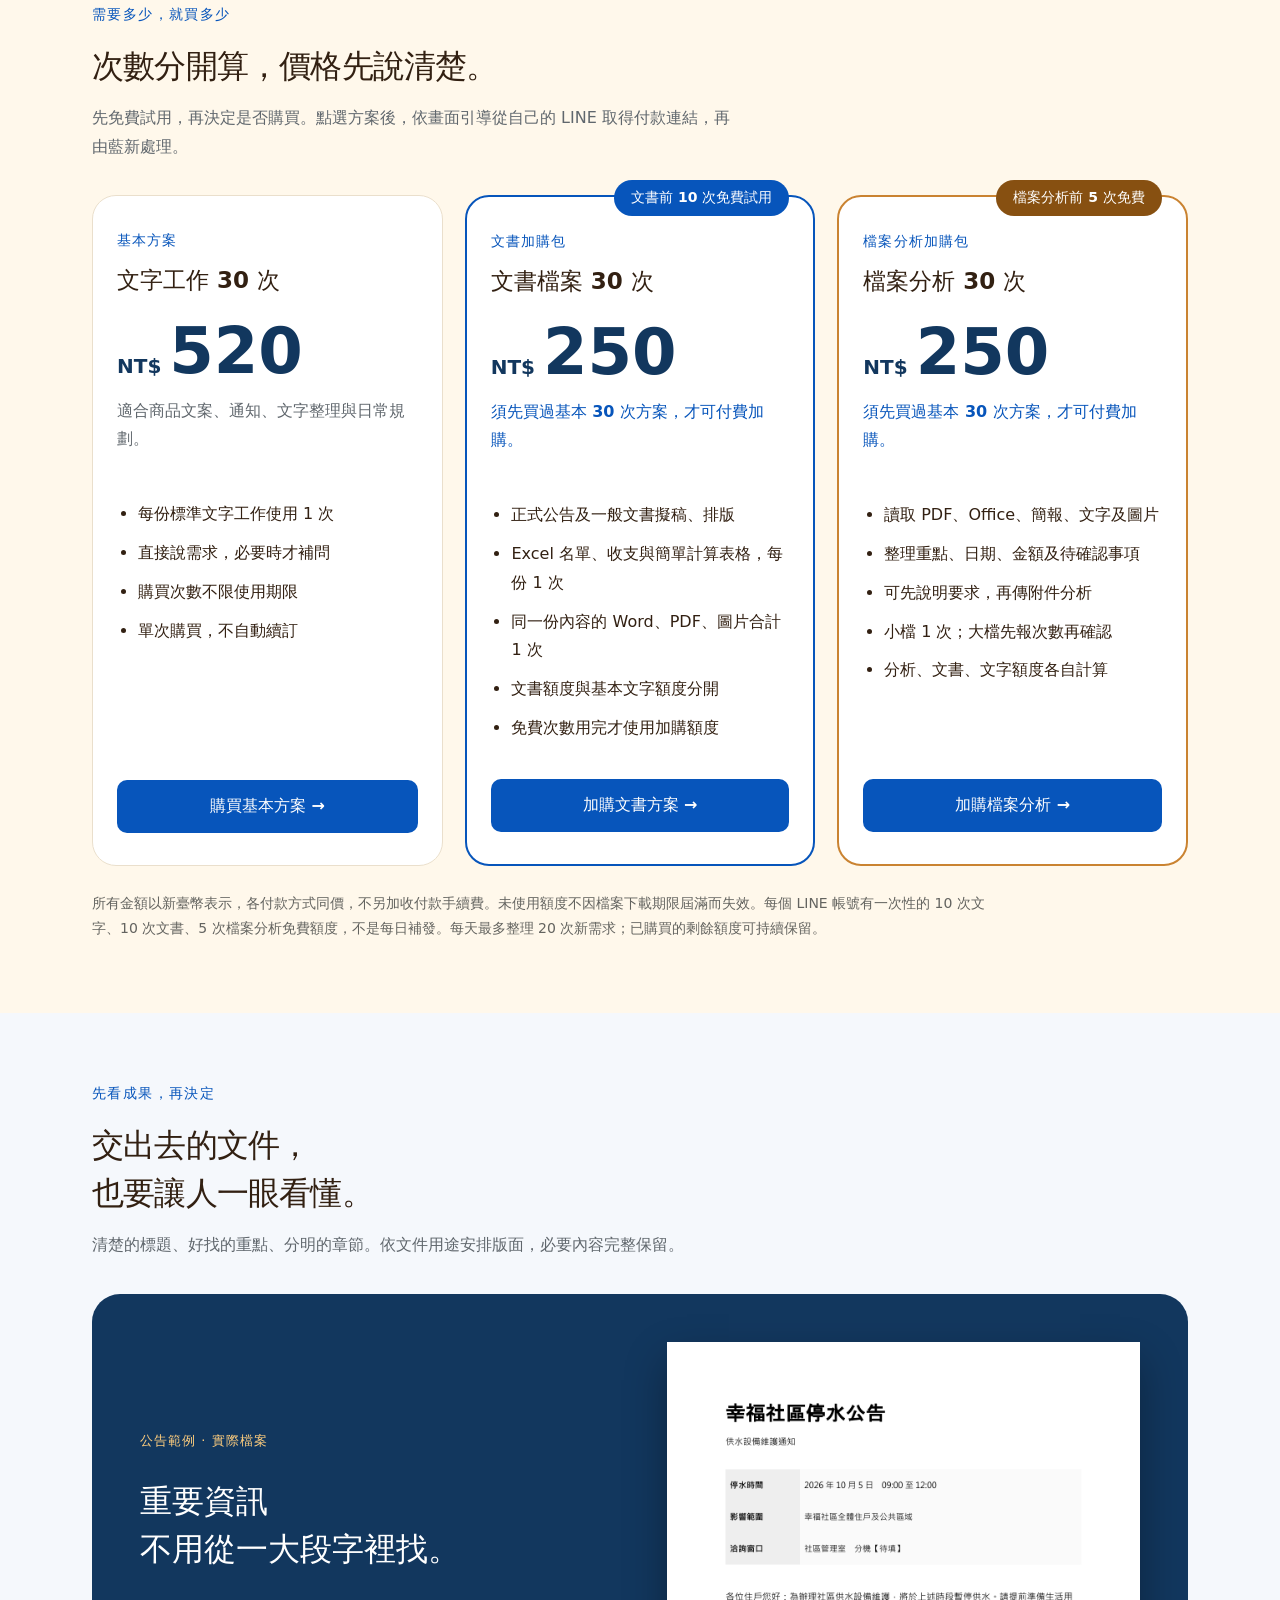
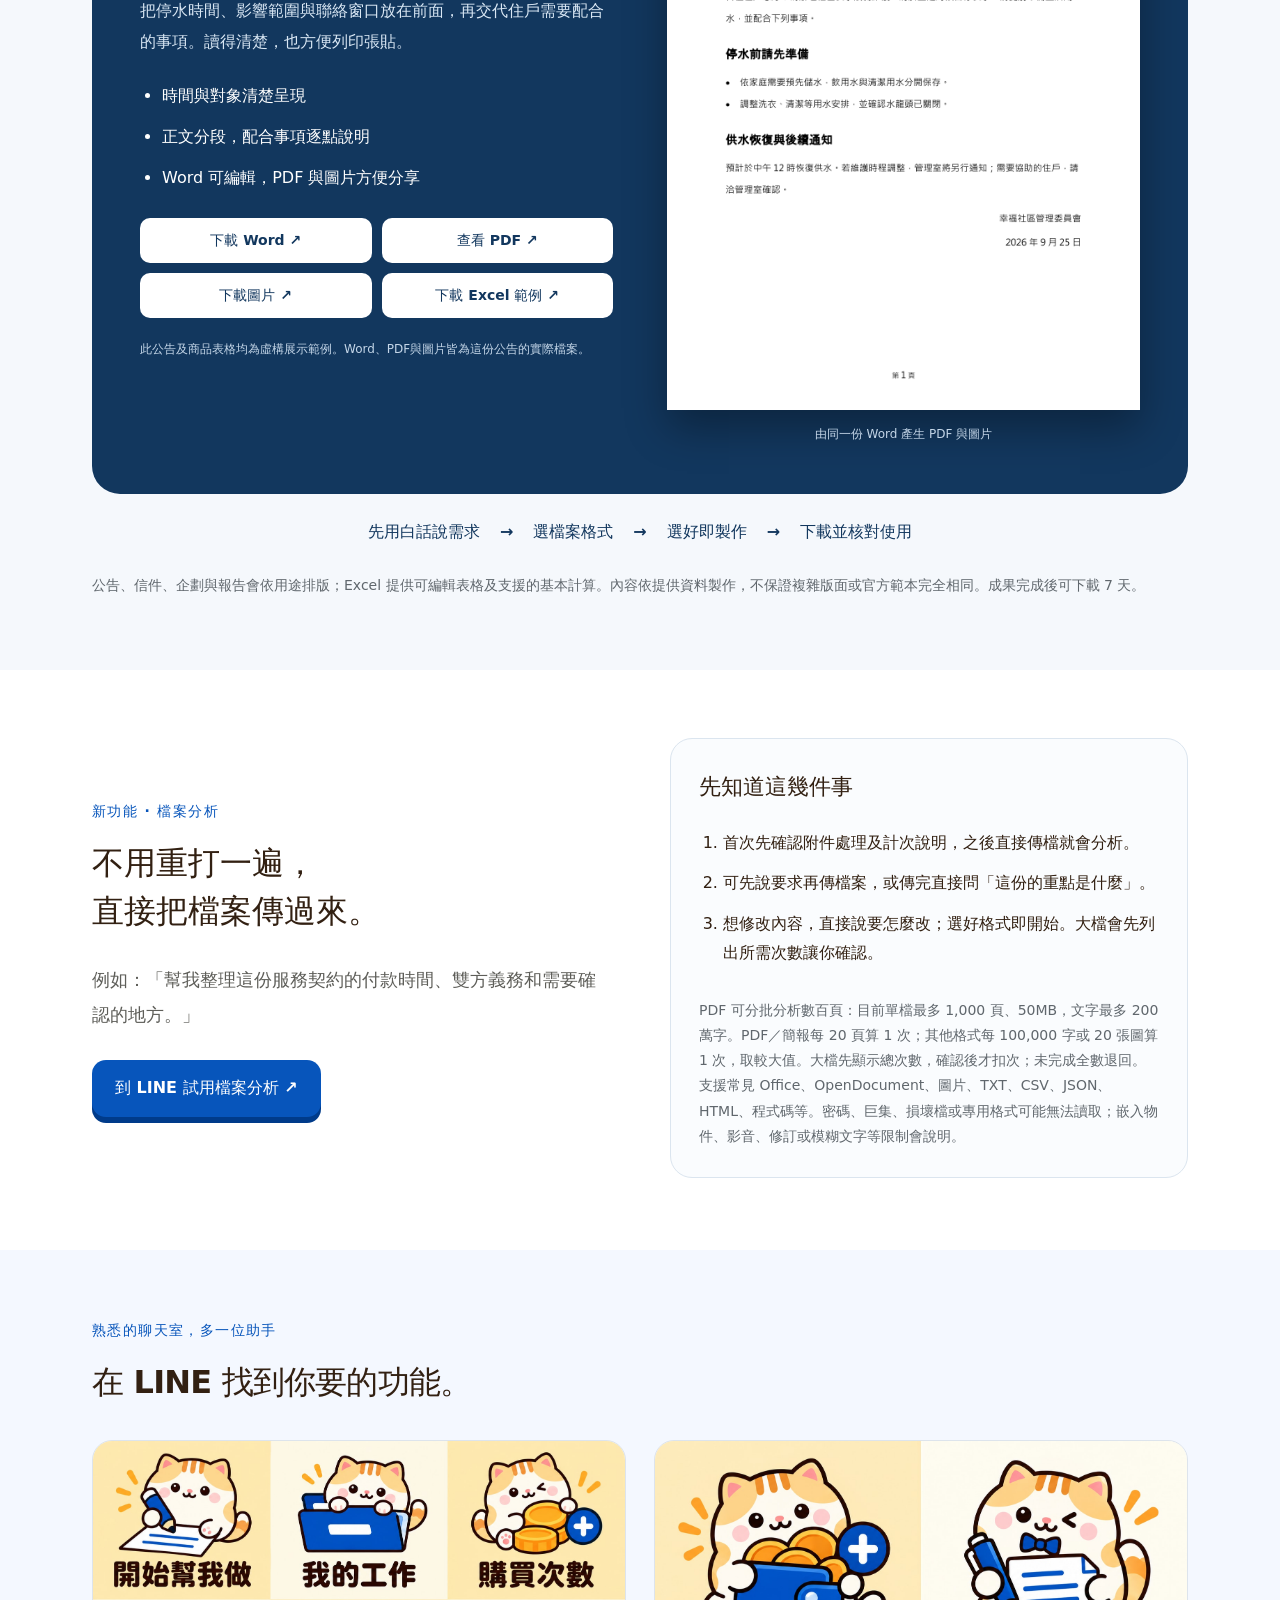
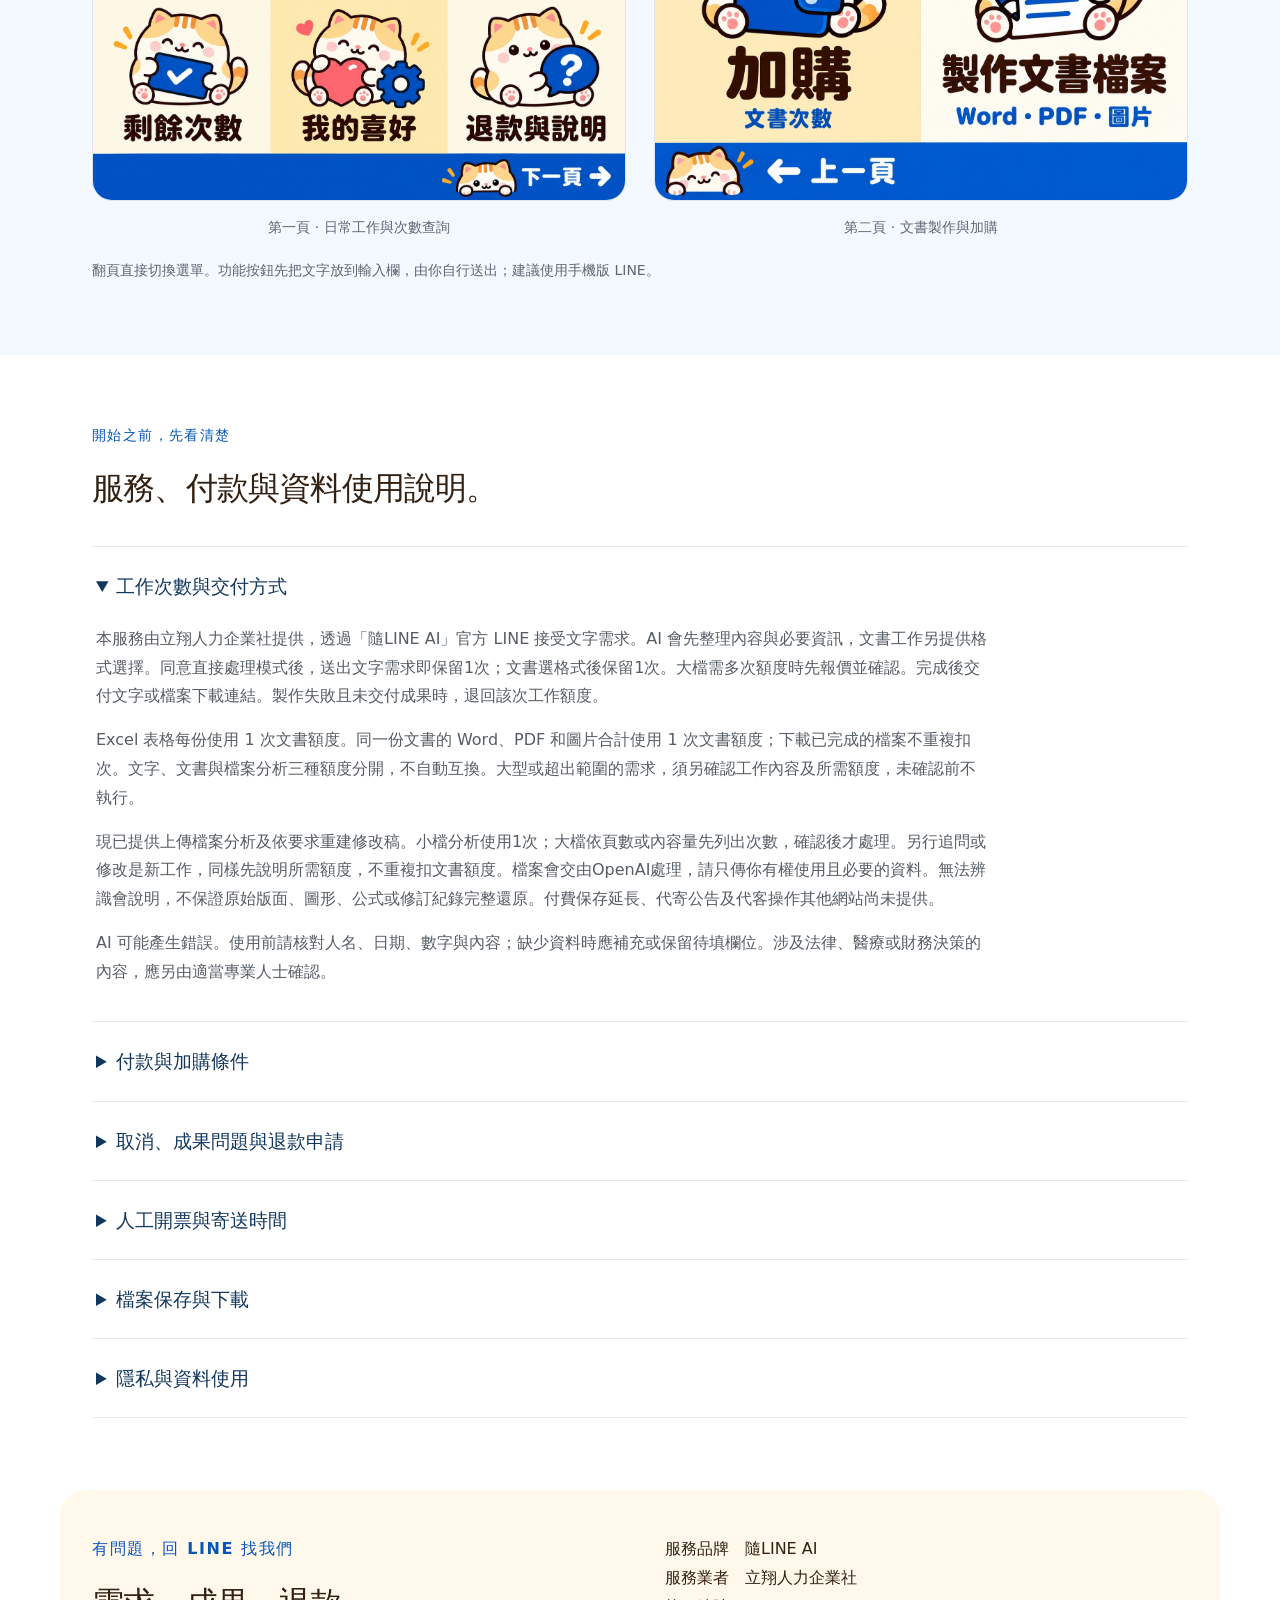
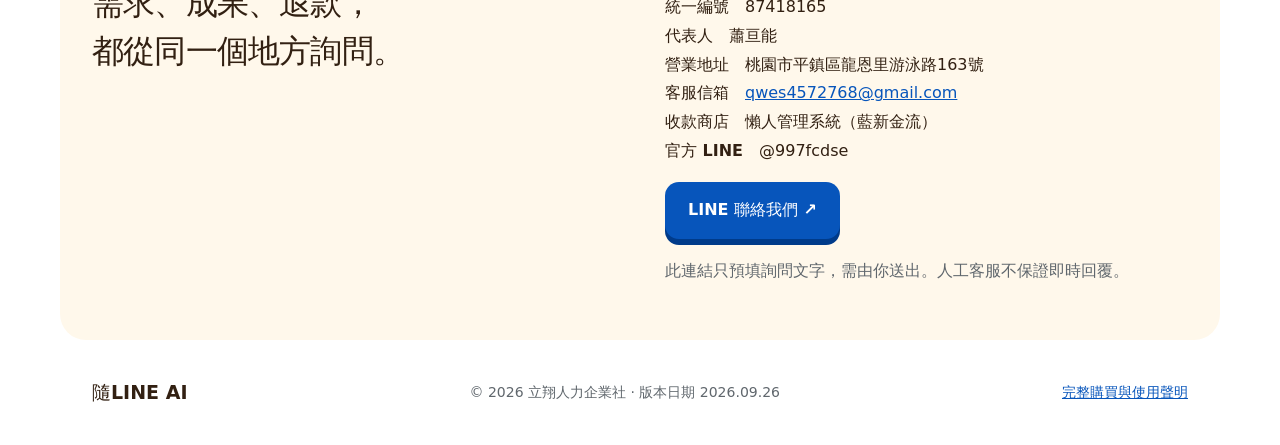
==== commit 1f79e037: "Align homepage steps with direct processing Update the hero badge, document workflow step and releas" ====
--- a/index.html
+++ b/index.html
@@ -13,10 +13,10 @@
 <main id="main">
 <section class="hero wrap">
  <div class="hero-copy"><p class="eyebrow">會寫文書，也能讀懂你的檔案</p><h1>把想做的事說出來，<br>剩下的，<em>一起完成。</em></h1><p class="lead">從一句需求，到一份有條理的正式文件。<br>寫公告、做表格，或傳上合約整理重點，都在 LINE 完成。</p><div class="actions"><a class="button primary" href="https://line.me/R/ti/p/%40997fcdse">加入 LINE 開始使用 <span aria-hidden="true">↗</span></a><a class="text-link" href="#sample">看看文書成果 ↓</a></div><p class="fine">加入 LINE 後按「開始使用」即可啟用，不需要邀請碼。</p></div>
- <div class="hero-art"><span class="bubble">喵，今天想完成什麼？</span><img src="logo.png" alt="抱著深藍色對話框的肥橘貓，粉紅肉球與橘色條紋"><span class="note">先確認內容，才使用次數</span></div>
+ <div class="hero-art"><span class="bubble">喵，今天想完成什麼？</span><img src="logo.png" alt="抱著深藍色對話框的肥橘貓，粉紅肉球與橘色條紋"><span class="note">需求直接處理，大檔先報次數</span></div>
 </section>
 <section class="features wrap" aria-label="服務內容"><article><span>01 / 寫作</span><h2>把話寫得更清楚</h2><p>商品介紹、通知、信件與文字整理，依你的目的和讀者調整語氣。</p></article><article><span>02 / 文書</span><h2>把公告排成正式文件</h2><p>先補齊對象、日期與重點，再製作可編輯、列印或分享的檔案。</p></article><article><span>03 / 讀檔</span><h2>把檔案交給貓咪整理</h2><p>上傳 Word、PDF、Excel 或圖片，找出內容重點、日期金額與待確認事項，也能依要求重建修改稿。</p></article></section>
-<section id="how" class="section wrap"><div class="section-heading"><p class="eyebrow">簡單說，就能開始</p><h2>從一句需求，到一份成果。</h2></div><ol class="steps"><li><b>說出需求</b><p>在 LINE 打字交代，例如「幫我寫社區停水公告」。</p></li><li><b>補齊資料</b><p>貓咪會問必要的日期、對象與內容；未確定的資料可以先留空。</p></li><li><b>確認再製作</b><p>每次製作文書都先選 Word、PDF、圖片或 Excel，確認內容與次數後才開始。</p></li><li><b>查看與下載</b><p>收到完成通知後下載檔案，也能從「我的工作」再次取得連結。</p></li></ol></section>
+<section id="how" class="section wrap"><div class="section-heading"><p class="eyebrow">簡單說，就能開始</p><h2>從一句需求，到一份成果。</h2></div><ol class="steps"><li><b>說出需求</b><p>在 LINE 打字交代，例如「幫我寫社區停水公告」。</p></li><li><b>補齊資料</b><p>貓咪會問必要的日期、對象與內容；未確定的資料可以先留空。</p></li><li><b>選格式就製作</b><p>製作文書先選 Word、PDF、圖片或 Excel，選好即開始；大檔分析需多次額度時另行確認。</p></li><li><b>查看與下載</b><p>收到完成通知後下載檔案，也能從「我的工作」再次取得連結。</p></li></ol></section>
 <section id="plans" class="section pricing"><div class="wrap"><div class="section-heading"><p class="eyebrow">需要多少，就買多少</p><h2>次數分開算，價格先說清楚。</h2><p>先免費試用，再決定是否購買。點選方案後，依畫面引導從自己的 LINE 取得付款連結，再由藍新處理。</p></div><div class="plan-grid"><article class="plan"><p class="plan-label">基本方案</p><h3>文字工作 30 次</h3><div class="price"><span>NT$</span>520</div><p class="plan-description">適合商品文案、通知、文字整理與日常規劃。</p><ul><li>每份標準文字工作使用 1 次</li><li>直接說需求，必要時才補問</li><li>購買次數不限使用期限</li><li>單次購買，不自動續訂</li></ul><a class="plan-status" href="buy-basic.html">購買基本方案 →</a></article><article class="plan addon"><span class="trial">文書前 10 次免費試用</span><p class="plan-label">文書加購包</p><h3>文書檔案 30 次</h3><div class="price"><span>NT$</span>250</div><p class="requirement">須先買過基本 30 次方案，才可付費加購。</p><ul><li>正式公告及一般文書擬稿、排版</li><li>Excel 名單、收支與簡單計算表格，每份 1 次</li><li>同一份內容的 Word、PDF、圖片合計 1 次</li><li>文書額度與基本文字額度分開</li><li>免費次數用完才使用加購額度</li></ul><a class="plan-status" href="buy-documents.html">加購文書方案 →</a></article><article class="plan scan-plan"><span class="trial">檔案分析前 5 次免費</span><p class="plan-label">檔案分析加購包</p><h3>檔案分析 30 次</h3><div class="price"><span>NT$</span>250</div><p class="requirement">須先買過基本 30 次方案，才可付費加購。</p><ul><li>讀取 PDF、Office、簡報、文字及圖片</li><li>整理重點、日期、金額及待確認事項</li><li>可先說明要求，再傳附件分析</li><li>小檔 1 次；大檔先報次數再確認</li><li>分析、文書、文字額度各自計算</li></ul><a class="plan-status" href="buy-scans.html">加購檔案分析 →</a></article></div><p class="pricing-note">所有金額以新臺幣表示，各付款方式同價，不另加收付款手續費。未使用額度不因檔案下載期限屆滿而失效。每個 LINE 帳號有一次性的 10 次文字、10 次文書、5 次檔案分析免費額度，不是每日補發。每天最多整理 20 次新需求；已購買的剩餘額度可持續保留。</p></div></section>
 <section id="sample" class="section sample-showcase"><div class="wrap"><div class="section-heading"><p class="eyebrow">先看成果，再決定</p><h2>交出去的文件，<br>也要讓人一眼看懂。</h2><p>清楚的標題、好找的重點、分明的章節。依文件用途安排版面，必要內容完整保留。</p></div><div class="sample-stage"><div class="sample-copy"><span class="sample-tag">公告範例 · 實際檔案</span><h3>重要資訊<br>不用從一大段字裡找。</h3><p>把停水時間、影響範圍與聯絡窗口放在前面，再交代住戶需要配合的事項。讀得清楚，也方便列印張貼。</p><ul class="sample-benefits"><li>時間與對象清楚呈現</li><li>正文分段，配合事項逐點說明</li><li>Word 可編輯，PDF 與圖片方便分享</li></ul><div class="sample-downloads"><a href="sample.docx" download>下載 Word ↗</a><a href="sample.pdf" target="_blank" rel="noopener">查看 PDF ↗</a><a href="announcement.png" download>下載圖片 ↗</a><a href="sample.xlsx" download>下載 Excel 範例 ↗</a></div><p class="sample-caption">此公告及商品表格均為虛構展示範例。Word、PDF與圖片皆為這份公告的實際檔案。</p></div><figure class="sample-paper"><img src="announcement.png" alt="新版幸福社區停水公告，清楚列出時間、影響範圍、配合事項及發文單位" loading="lazy"><figcaption>由同一份 Word 產生 PDF 與圖片</figcaption></figure></div><div class="format-strip"><span>先用白話說需求</span><span>→</span><span>選檔案格式</span><span>→</span><span>選好即製作</span><span>→</span><span>下載並核對使用</span></div><p class="fine">公告、信件、企劃與報告會依用途排版；Excel 提供可編輯表格及支援的基本計算。內容依提供資料製作，不保證複雜版面或官方範本完全相同。成果完成後可下載 7 天。</p></div></section>
 <section id="scan" class="section wrap scan-explainer"><div><p class="eyebrow">新功能 · 檔案分析</p><h2>不用重打一遍，<br>直接把檔案傳過來。</h2><p class="lead">例如：「幫我整理這份服務契約的付款時間、雙方義務和需要確認的地方。」</p><a class="button primary" href="https://line.me/R/oaMessage/%40997fcdse/?%E6%8E%83%E6%8F%8F%E6%AA%94%E6%A1%88">到 LINE 試用檔案分析 ↗</a></div><div class="scan-guide"><h3>先知道這幾件事</h3><ol><li>首次先確認附件處理及計次說明，之後直接傳檔就會分析。</li><li>可先說要求再傳檔案，或傳完直接問「這份的重點是什麼」。</li><li>想修改內容，直接說要怎麼改；選好格式即開始。大檔會先列出所需次數讓你確認。</li></ol><p class="fine">PDF 可分批分析數百頁：目前單檔最多 1,000 頁、50MB，文字最多 200 萬字。PDF／簡報每 20 頁算 1 次；其他格式每 100,000 字或 20 張圖算 1 次，取較大值。大檔先顯示總次數，確認後才扣次；未完成全數退回。支援常見 Office、OpenDocument、圖片、TXT、CSV、JSON、HTML、程式碼等。密碼、巨集、損壞檔或專用格式可能無法讀取；嵌入物件、影音、修訂或模糊文字等限制會說明。</p></div></section>
@@ -30,5 +30,5 @@
 </section>
 <section id="contact" class="contact wrap"><div><p class="eyebrow">有問題，回 LINE 找我們</p><h2>需求、成果、退款，<br>都從同一個地方詢問。</h2></div><div><p><b>服務品牌</b>　隨LINE AI<br><b>服務業者</b>　立翔人力企業社<br><b>統一編號</b>　87418165<br><b>代表人</b>　蕭亘能<br><b>營業地址</b>　桃園市平鎮區龍恩里游泳路163號<br><b>客服信箱</b>　<a href="mailto:qwes4572768@gmail.com">qwes4572768@gmail.com</a><br><b>收款商店</b>　懶人管理系統（藍新金流）<br><b>官方 LINE</b>　@997fcdse</p><a class="button primary" href="https://line.me/R/oaMessage/%40997fcdse/?%E6%88%91%E6%83%B3%E8%A9%A2%E5%95%8F%E9%9A%A8LINE%20AI%E6%9C%8D%E5%8B%99">LINE 聯絡我們 ↗</a><p class="fine">此連結只預填詢問文字，需由你送出。人工客服不保證即時回覆。</p></div></section>
 </main>
-<footer class="wrap"><a class="brand" href="#main">隨LINE AI</a><p>© 2026 立翔人力企業社 · 版本日期 2026.09.25</p><a href="terms.html">完整購買與使用聲明</a></footer>
+<footer class="wrap"><a class="brand" href="#main">隨LINE AI</a><p>© 2026 立翔人力企業社 · 版本日期 2026.09.26</p><a href="terms.html">完整購買與使用聲明</a></footer>
 </body></html>
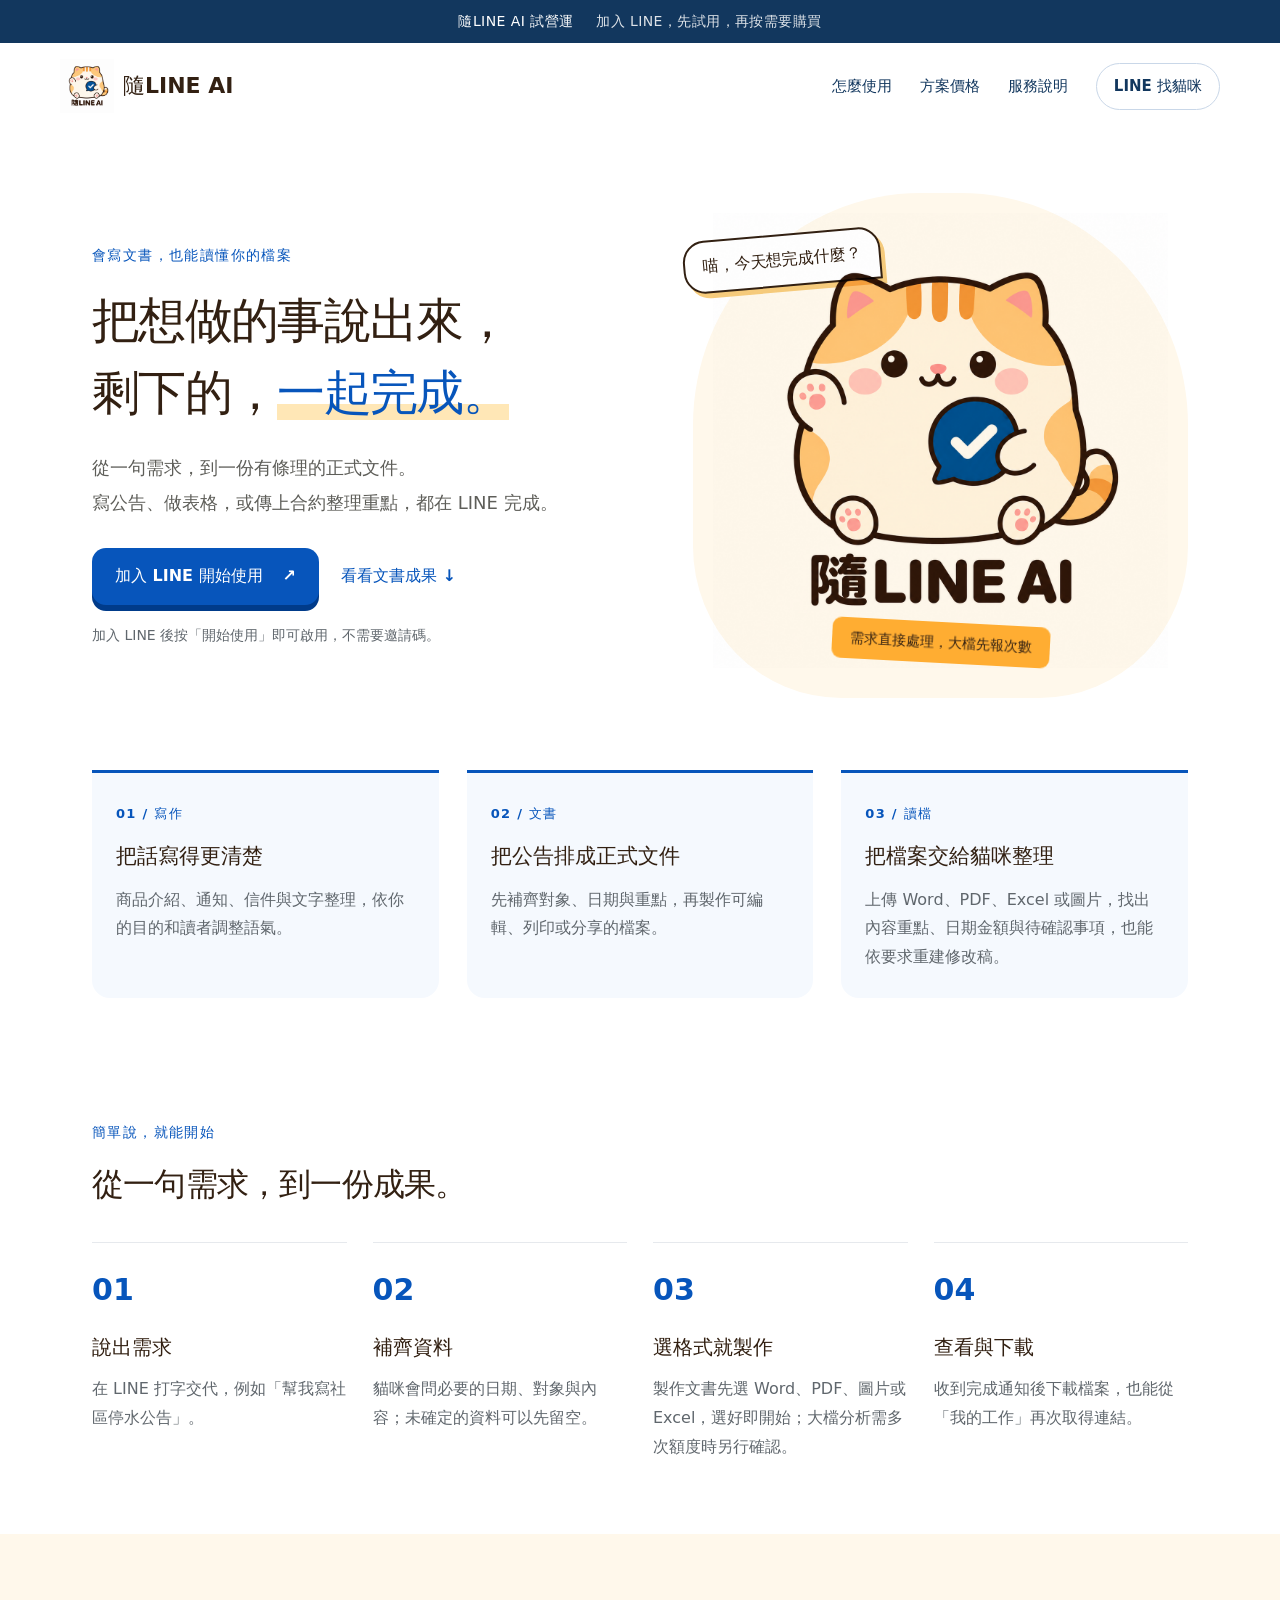
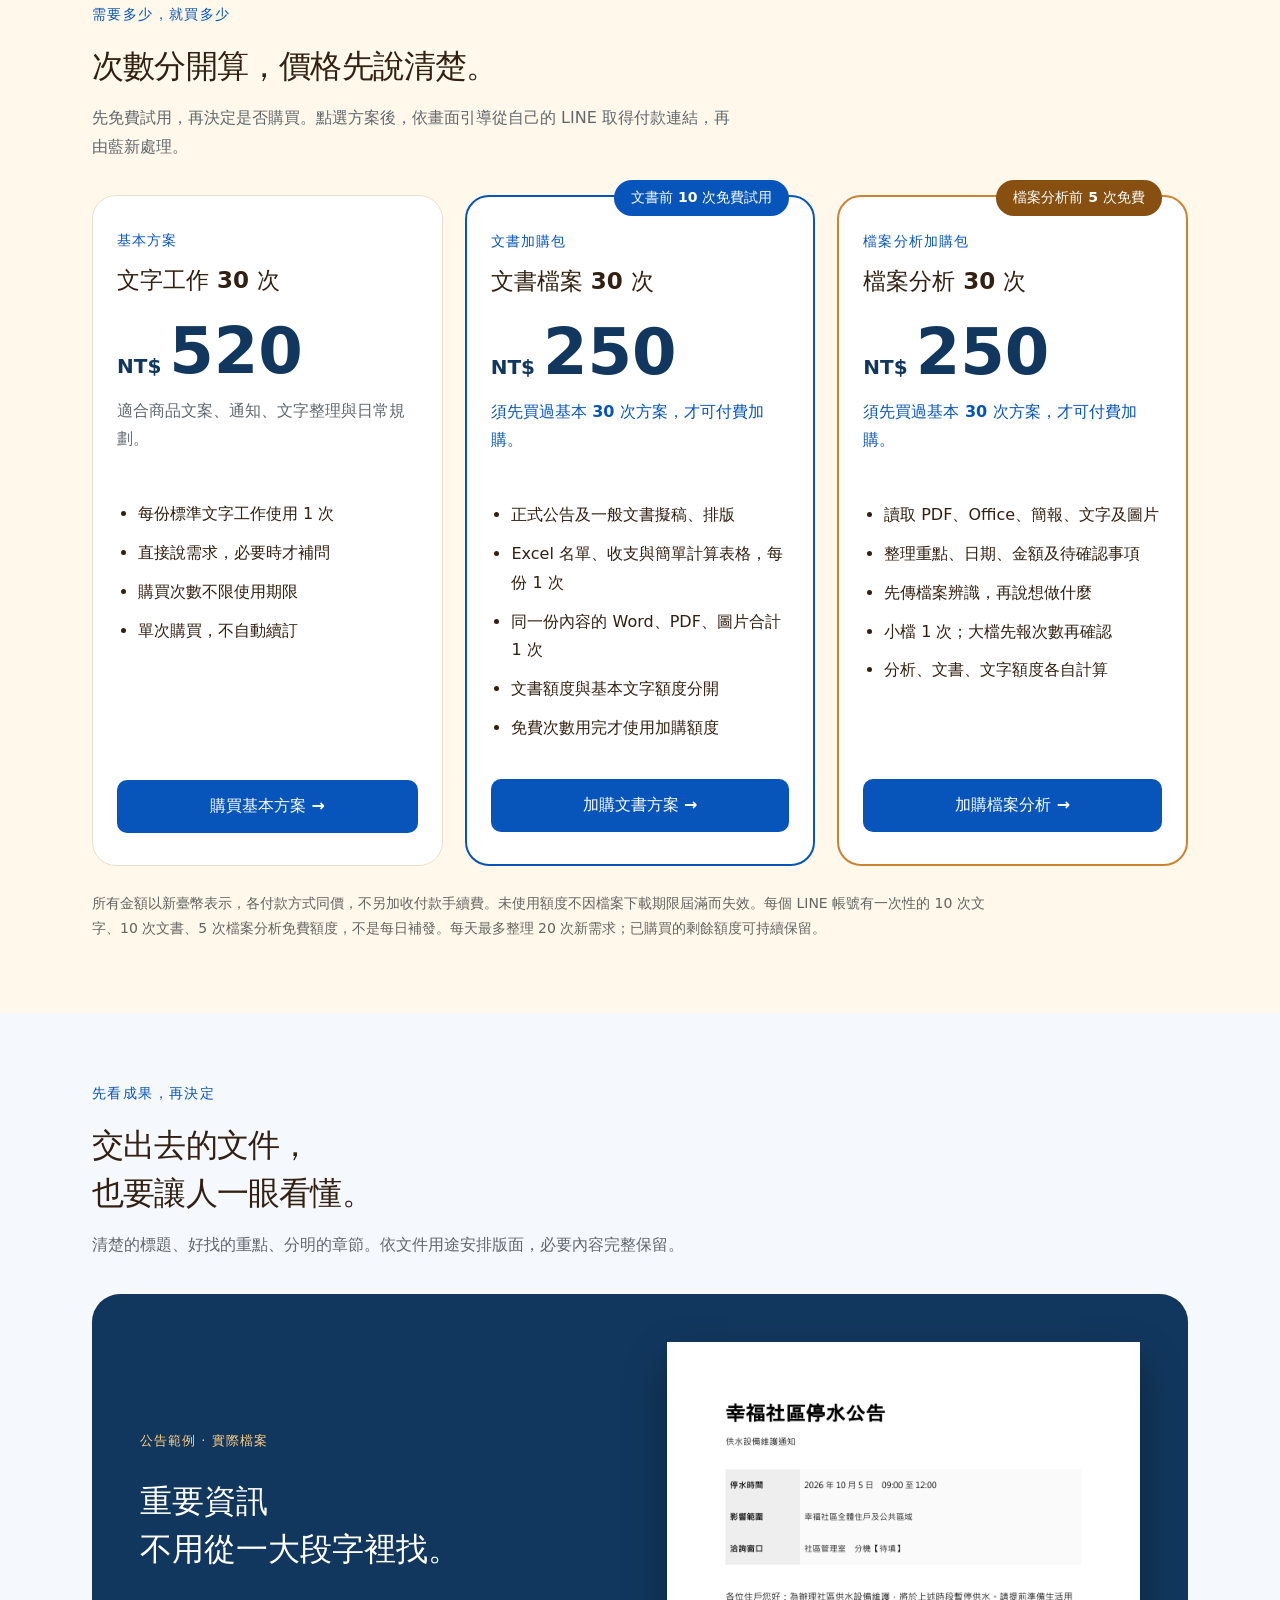
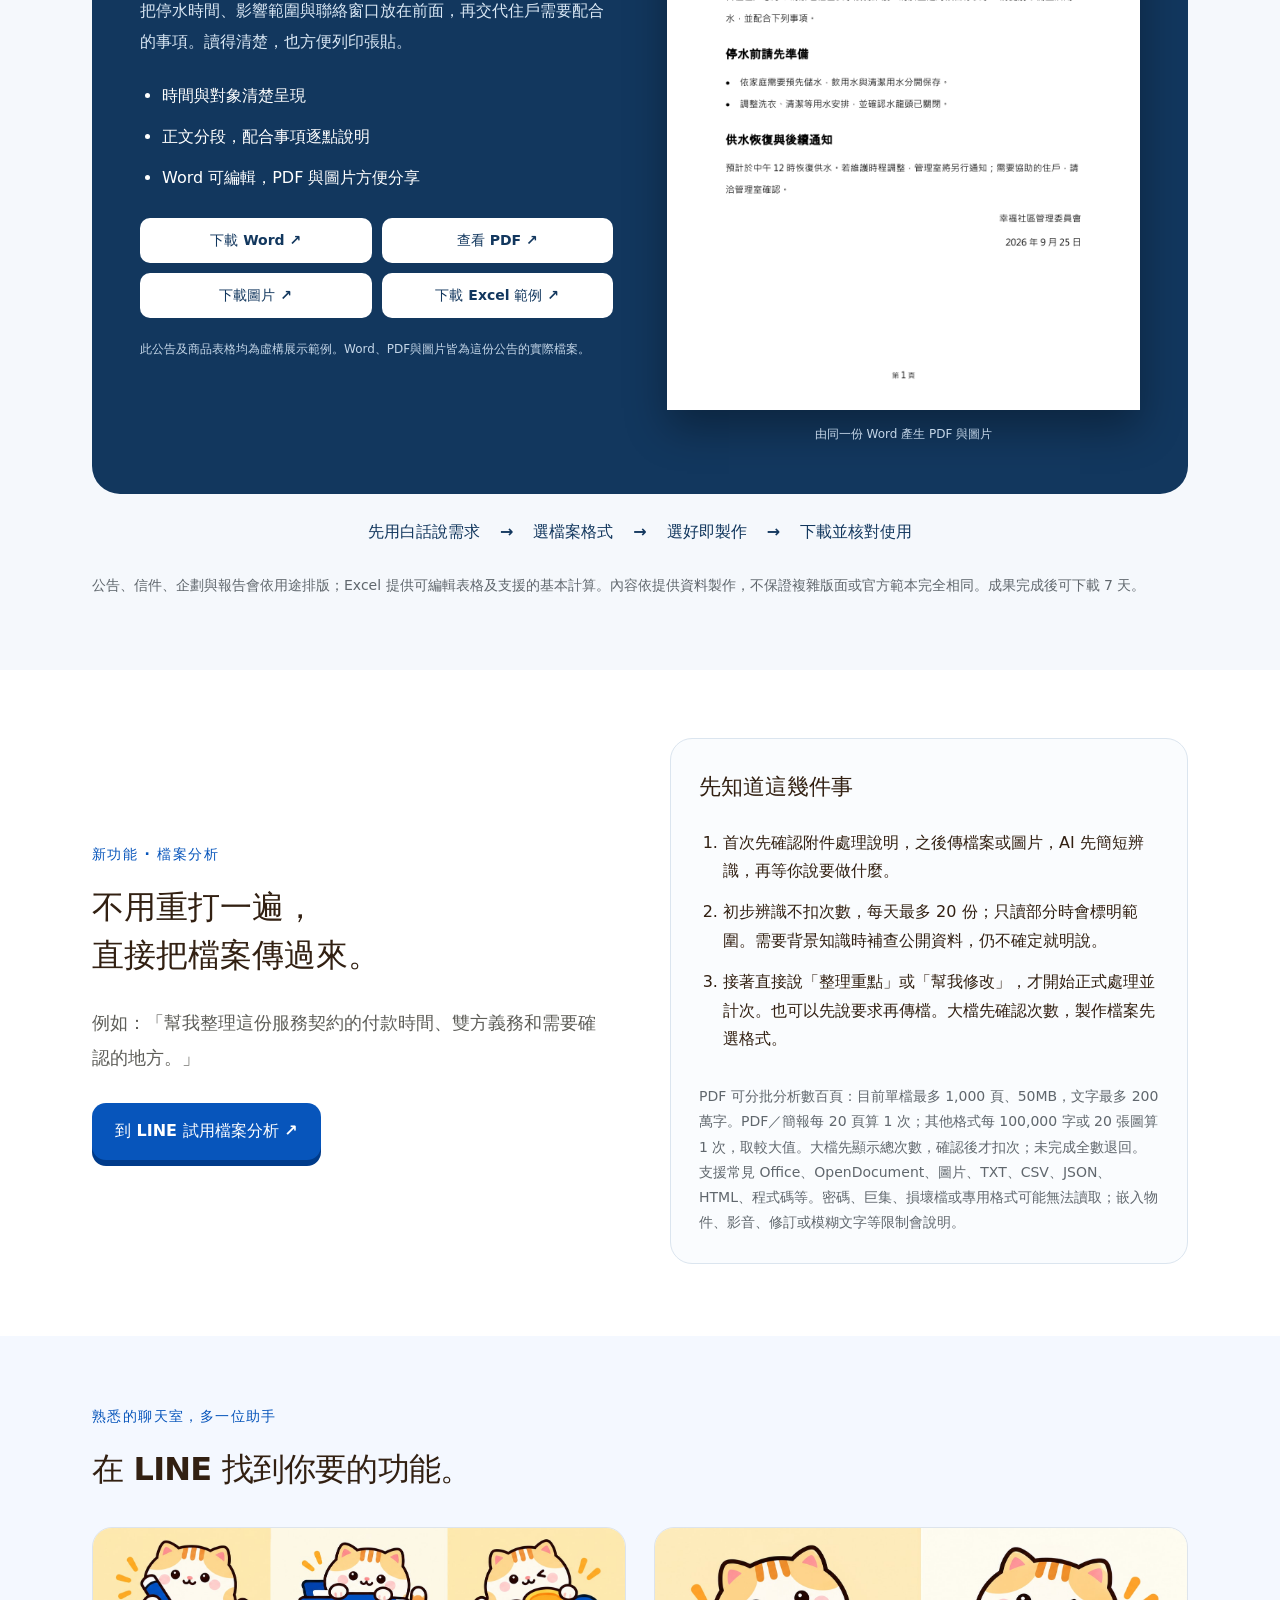
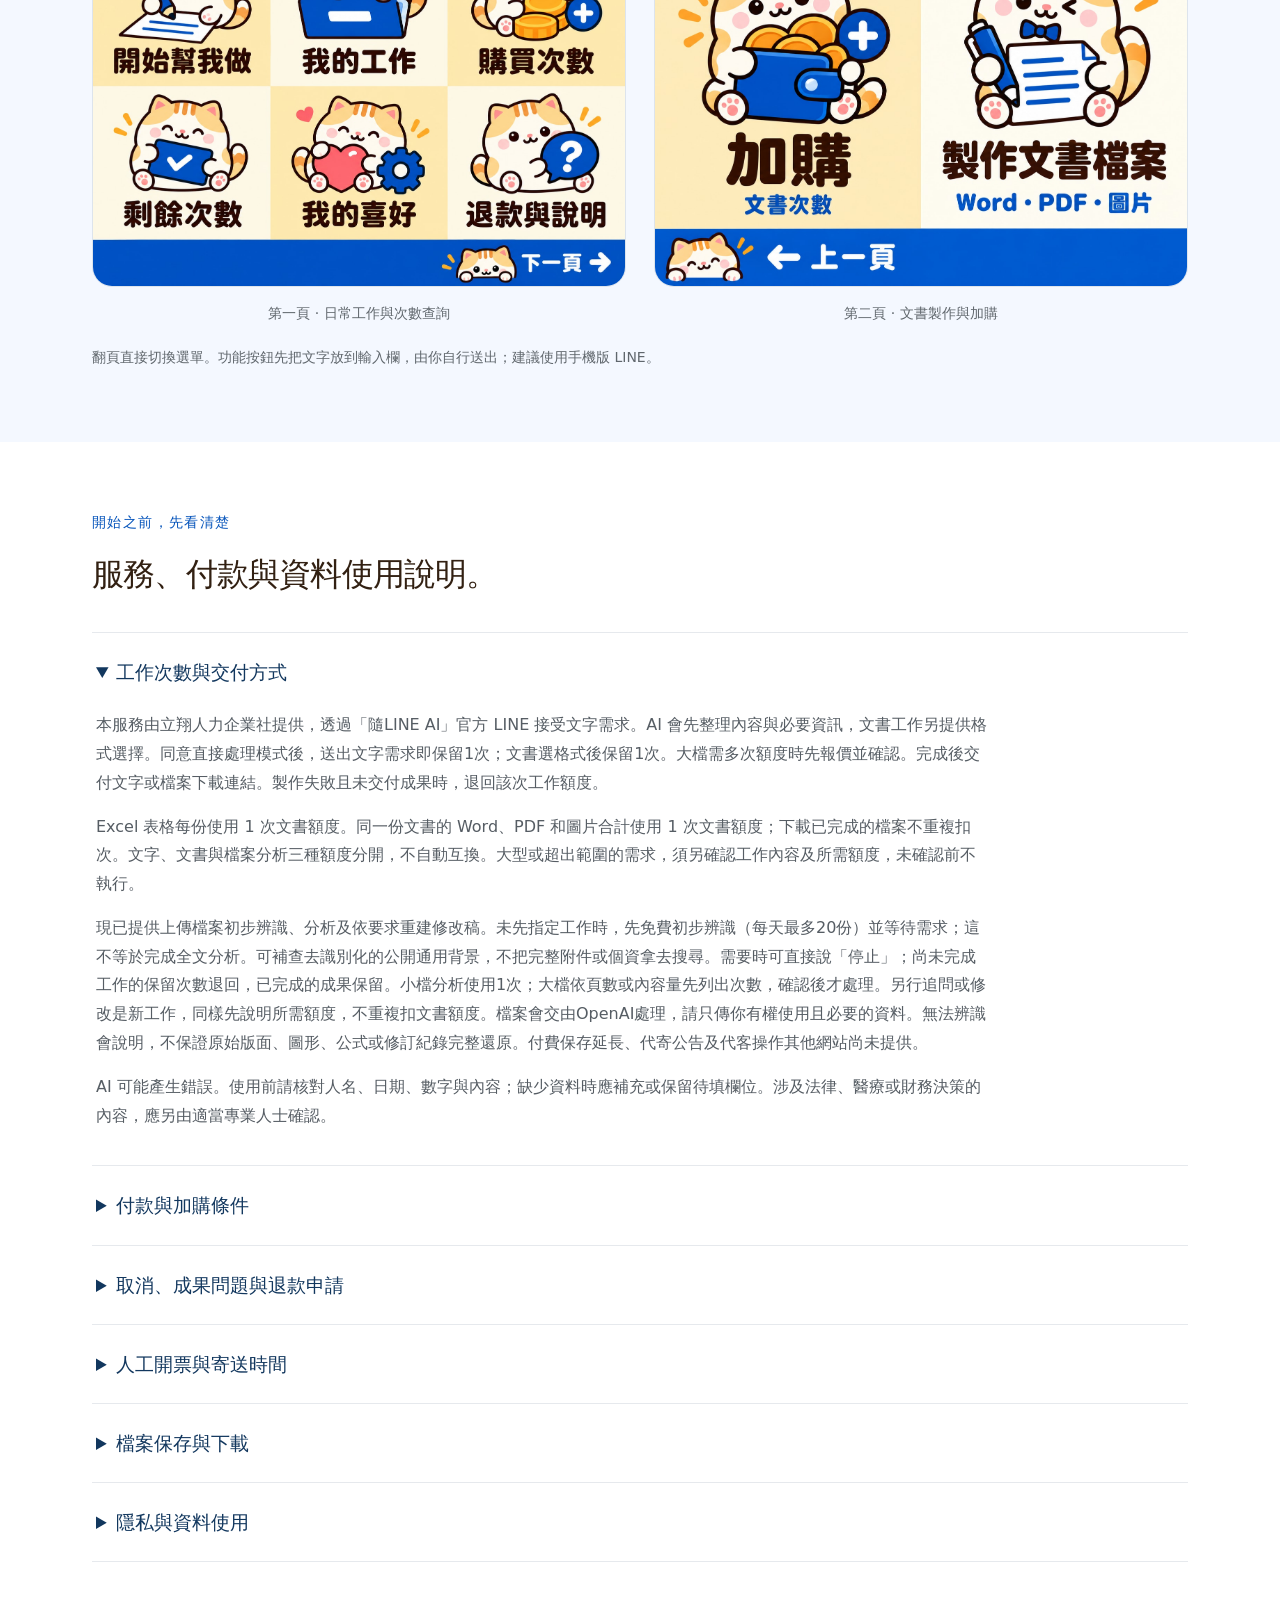
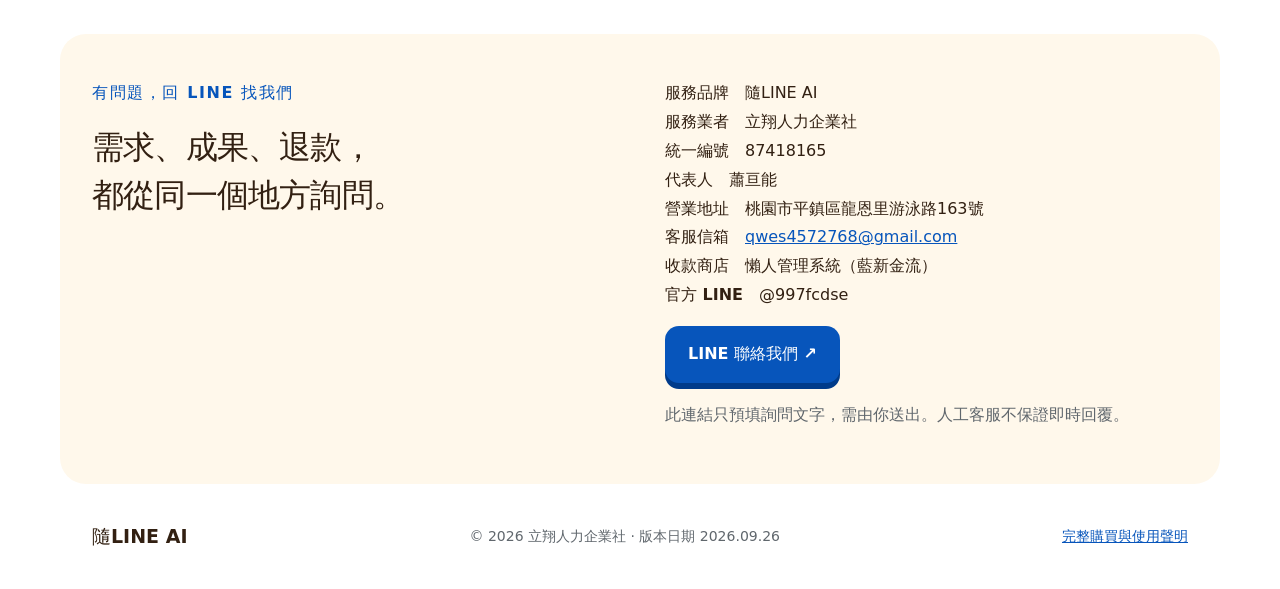
==== commit 12aabe69: "Explain free file recognition and goal-first analysis" ====
--- a/index.html
+++ b/index.html
@@ -17,12 +17,12 @@
 </section>
 <section class="features wrap" aria-label="服務內容"><article><span>01 / 寫作</span><h2>把話寫得更清楚</h2><p>商品介紹、通知、信件與文字整理，依你的目的和讀者調整語氣。</p></article><article><span>02 / 文書</span><h2>把公告排成正式文件</h2><p>先補齊對象、日期與重點，再製作可編輯、列印或分享的檔案。</p></article><article><span>03 / 讀檔</span><h2>把檔案交給貓咪整理</h2><p>上傳 Word、PDF、Excel 或圖片，找出內容重點、日期金額與待確認事項，也能依要求重建修改稿。</p></article></section>
 <section id="how" class="section wrap"><div class="section-heading"><p class="eyebrow">簡單說，就能開始</p><h2>從一句需求，到一份成果。</h2></div><ol class="steps"><li><b>說出需求</b><p>在 LINE 打字交代，例如「幫我寫社區停水公告」。</p></li><li><b>補齊資料</b><p>貓咪會問必要的日期、對象與內容；未確定的資料可以先留空。</p></li><li><b>選格式就製作</b><p>製作文書先選 Word、PDF、圖片或 Excel，選好即開始；大檔分析需多次額度時另行確認。</p></li><li><b>查看與下載</b><p>收到完成通知後下載檔案，也能從「我的工作」再次取得連結。</p></li></ol></section>
-<section id="plans" class="section pricing"><div class="wrap"><div class="section-heading"><p class="eyebrow">需要多少，就買多少</p><h2>次數分開算，價格先說清楚。</h2><p>先免費試用，再決定是否購買。點選方案後，依畫面引導從自己的 LINE 取得付款連結，再由藍新處理。</p></div><div class="plan-grid"><article class="plan"><p class="plan-label">基本方案</p><h3>文字工作 30 次</h3><div class="price"><span>NT$</span>520</div><p class="plan-description">適合商品文案、通知、文字整理與日常規劃。</p><ul><li>每份標準文字工作使用 1 次</li><li>直接說需求，必要時才補問</li><li>購買次數不限使用期限</li><li>單次購買，不自動續訂</li></ul><a class="plan-status" href="buy-basic.html">購買基本方案 →</a></article><article class="plan addon"><span class="trial">文書前 10 次免費試用</span><p class="plan-label">文書加購包</p><h3>文書檔案 30 次</h3><div class="price"><span>NT$</span>250</div><p class="requirement">須先買過基本 30 次方案，才可付費加購。</p><ul><li>正式公告及一般文書擬稿、排版</li><li>Excel 名單、收支與簡單計算表格，每份 1 次</li><li>同一份內容的 Word、PDF、圖片合計 1 次</li><li>文書額度與基本文字額度分開</li><li>免費次數用完才使用加購額度</li></ul><a class="plan-status" href="buy-documents.html">加購文書方案 →</a></article><article class="plan scan-plan"><span class="trial">檔案分析前 5 次免費</span><p class="plan-label">檔案分析加購包</p><h3>檔案分析 30 次</h3><div class="price"><span>NT$</span>250</div><p class="requirement">須先買過基本 30 次方案，才可付費加購。</p><ul><li>讀取 PDF、Office、簡報、文字及圖片</li><li>整理重點、日期、金額及待確認事項</li><li>可先說明要求，再傳附件分析</li><li>小檔 1 次；大檔先報次數再確認</li><li>分析、文書、文字額度各自計算</li></ul><a class="plan-status" href="buy-scans.html">加購檔案分析 →</a></article></div><p class="pricing-note">所有金額以新臺幣表示，各付款方式同價，不另加收付款手續費。未使用額度不因檔案下載期限屆滿而失效。每個 LINE 帳號有一次性的 10 次文字、10 次文書、5 次檔案分析免費額度，不是每日補發。每天最多整理 20 次新需求；已購買的剩餘額度可持續保留。</p></div></section>
+<section id="plans" class="section pricing"><div class="wrap"><div class="section-heading"><p class="eyebrow">需要多少，就買多少</p><h2>次數分開算，價格先說清楚。</h2><p>先免費試用，再決定是否購買。點選方案後，依畫面引導從自己的 LINE 取得付款連結，再由藍新處理。</p></div><div class="plan-grid"><article class="plan"><p class="plan-label">基本方案</p><h3>文字工作 30 次</h3><div class="price"><span>NT$</span>520</div><p class="plan-description">適合商品文案、通知、文字整理與日常規劃。</p><ul><li>每份標準文字工作使用 1 次</li><li>直接說需求，必要時才補問</li><li>購買次數不限使用期限</li><li>單次購買，不自動續訂</li></ul><a class="plan-status" href="buy-basic.html">購買基本方案 →</a></article><article class="plan addon"><span class="trial">文書前 10 次免費試用</span><p class="plan-label">文書加購包</p><h3>文書檔案 30 次</h3><div class="price"><span>NT$</span>250</div><p class="requirement">須先買過基本 30 次方案，才可付費加購。</p><ul><li>正式公告及一般文書擬稿、排版</li><li>Excel 名單、收支與簡單計算表格，每份 1 次</li><li>同一份內容的 Word、PDF、圖片合計 1 次</li><li>文書額度與基本文字額度分開</li><li>免費次數用完才使用加購額度</li></ul><a class="plan-status" href="buy-documents.html">加購文書方案 →</a></article><article class="plan scan-plan"><span class="trial">檔案分析前 5 次免費</span><p class="plan-label">檔案分析加購包</p><h3>檔案分析 30 次</h3><div class="price"><span>NT$</span>250</div><p class="requirement">須先買過基本 30 次方案，才可付費加購。</p><ul><li>讀取 PDF、Office、簡報、文字及圖片</li><li>整理重點、日期、金額及待確認事項</li><li>先傳檔案辨識，再說想做什麼</li><li>小檔 1 次；大檔先報次數再確認</li><li>分析、文書、文字額度各自計算</li></ul><a class="plan-status" href="buy-scans.html">加購檔案分析 →</a></article></div><p class="pricing-note">所有金額以新臺幣表示，各付款方式同價，不另加收付款手續費。未使用額度不因檔案下載期限屆滿而失效。每個 LINE 帳號有一次性的 10 次文字、10 次文書、5 次檔案分析免費額度，不是每日補發。每天最多整理 20 次新需求；已購買的剩餘額度可持續保留。</p></div></section>
 <section id="sample" class="section sample-showcase"><div class="wrap"><div class="section-heading"><p class="eyebrow">先看成果，再決定</p><h2>交出去的文件，<br>也要讓人一眼看懂。</h2><p>清楚的標題、好找的重點、分明的章節。依文件用途安排版面，必要內容完整保留。</p></div><div class="sample-stage"><div class="sample-copy"><span class="sample-tag">公告範例 · 實際檔案</span><h3>重要資訊<br>不用從一大段字裡找。</h3><p>把停水時間、影響範圍與聯絡窗口放在前面，再交代住戶需要配合的事項。讀得清楚，也方便列印張貼。</p><ul class="sample-benefits"><li>時間與對象清楚呈現</li><li>正文分段，配合事項逐點說明</li><li>Word 可編輯，PDF 與圖片方便分享</li></ul><div class="sample-downloads"><a href="sample.docx" download>下載 Word ↗</a><a href="sample.pdf" target="_blank" rel="noopener">查看 PDF ↗</a><a href="announcement.png" download>下載圖片 ↗</a><a href="sample.xlsx" download>下載 Excel 範例 ↗</a></div><p class="sample-caption">此公告及商品表格均為虛構展示範例。Word、PDF與圖片皆為這份公告的實際檔案。</p></div><figure class="sample-paper"><img src="announcement.png" alt="新版幸福社區停水公告，清楚列出時間、影響範圍、配合事項及發文單位" loading="lazy"><figcaption>由同一份 Word 產生 PDF 與圖片</figcaption></figure></div><div class="format-strip"><span>先用白話說需求</span><span>→</span><span>選檔案格式</span><span>→</span><span>選好即製作</span><span>→</span><span>下載並核對使用</span></div><p class="fine">公告、信件、企劃與報告會依用途排版；Excel 提供可編輯表格及支援的基本計算。內容依提供資料製作，不保證複雜版面或官方範本完全相同。成果完成後可下載 7 天。</p></div></section>
-<section id="scan" class="section wrap scan-explainer"><div><p class="eyebrow">新功能 · 檔案分析</p><h2>不用重打一遍，<br>直接把檔案傳過來。</h2><p class="lead">例如：「幫我整理這份服務契約的付款時間、雙方義務和需要確認的地方。」</p><a class="button primary" href="https://line.me/R/oaMessage/%40997fcdse/?%E6%8E%83%E6%8F%8F%E6%AA%94%E6%A1%88">到 LINE 試用檔案分析 ↗</a></div><div class="scan-guide"><h3>先知道這幾件事</h3><ol><li>首次先確認附件處理及計次說明，之後直接傳檔就會分析。</li><li>可先說要求再傳檔案，或傳完直接問「這份的重點是什麼」。</li><li>想修改內容，直接說要怎麼改；選好格式即開始。大檔會先列出所需次數讓你確認。</li></ol><p class="fine">PDF 可分批分析數百頁：目前單檔最多 1,000 頁、50MB，文字最多 200 萬字。PDF／簡報每 20 頁算 1 次；其他格式每 100,000 字或 20 張圖算 1 次，取較大值。大檔先顯示總次數，確認後才扣次；未完成全數退回。支援常見 Office、OpenDocument、圖片、TXT、CSV、JSON、HTML、程式碼等。密碼、巨集、損壞檔或專用格式可能無法讀取；嵌入物件、影音、修訂或模糊文字等限制會說明。</p></div></section>
+<section id="scan" class="section wrap scan-explainer"><div><p class="eyebrow">新功能 · 檔案分析</p><h2>不用重打一遍，<br>直接把檔案傳過來。</h2><p class="lead">例如：「幫我整理這份服務契約的付款時間、雙方義務和需要確認的地方。」</p><a class="button primary" href="https://line.me/R/oaMessage/%40997fcdse/?%E6%8E%83%E6%8F%8F%E6%AA%94%E6%A1%88">到 LINE 試用檔案分析 ↗</a></div><div class="scan-guide"><h3>先知道這幾件事</h3><ol><li>首次先確認附件處理說明，之後傳檔案或圖片，AI 先簡短辨識，再等你說要做什麼。</li><li>初步辨識不扣次數，每天最多 20 份；只讀部分時會標明範圍。需要背景知識時補查公開資料，仍不確定就明說。</li><li>接著直接說「整理重點」或「幫我修改」，才開始正式處理並計次。也可以先說要求再傳檔。大檔先確認次數，製作檔案先選格式。</li></ol><p class="fine">PDF 可分批分析數百頁：目前單檔最多 1,000 頁、50MB，文字最多 200 萬字。PDF／簡報每 20 頁算 1 次；其他格式每 100,000 字或 20 張圖算 1 次，取較大值。大檔先顯示總次數，確認後才扣次；未完成全數退回。支援常見 Office、OpenDocument、圖片、TXT、CSV、JSON、HTML、程式碼等。密碼、巨集、損壞檔或專用格式可能無法讀取；嵌入物件、影音、修訂或模糊文字等限制會說明。</p></div></section>
 <section class="section menu-section"><div class="wrap"><div class="section-heading"><p class="eyebrow">熟悉的聊天室，多一位助手</p><h2>在 LINE 找到你要的功能。</h2></div><div class="menus"><figure><img src="menu-home.jpg" alt="第一頁橘貓選單：開始幫我做、我的工作、購買次數、剩餘次數、我的喜好、退款與說明、下一頁" loading="lazy"><figcaption>第一頁 · 日常工作與次數查詢</figcaption></figure><figure><img src="menu-documents.jpg" alt="第二頁橘貓選單：加購、製作文書檔案、上一頁" loading="lazy"><figcaption>第二頁 · 文書製作與加購</figcaption></figure></div><p class="fine">翻頁直接切換選單。功能按鈕先把文字放到輸入欄，由你自行送出；建議使用手機版 LINE。</p></div></section>
 <section id="policies" class="section wrap policies"><div class="section-heading"><p class="eyebrow">開始之前，先看清楚</p><h2>服務、付款與資料使用說明。</h2></div>
-<details open><summary>工作次數與交付方式</summary><div><p>本服務由立翔人力企業社提供，透過「隨LINE AI」官方 LINE 接受文字需求。AI 會先整理內容與必要資訊，文書工作另提供格式選擇。同意直接處理模式後，送出文字需求即保留1次；文書選格式後保留1次。大檔需多次額度時先報價並確認。完成後交付文字或檔案下載連結。製作失敗且未交付成果時，退回該次工作額度。</p><p>Excel 表格每份使用 1 次文書額度。同一份文書的 Word、PDF 和圖片合計使用 1 次文書額度；下載已完成的檔案不重複扣次。文字、文書與檔案分析三種額度分開，不自動互換。大型或超出範圍的需求，須另確認工作內容及所需額度，未確認前不執行。</p><p>現已提供上傳檔案分析及依要求重建修改稿。小檔分析使用1次；大檔依頁數或內容量先列出次數，確認後才處理。另行追問或修改是新工作，同樣先說明所需額度，不重複扣文書額度。檔案會交由OpenAI處理，請只傳你有權使用且必要的資料。無法辨識會說明，不保證原始版面、圖形、公式或修訂紀錄完整還原。付費保存延長、代寄公告及代客操作其他網站尚未提供。</p><p>AI 可能產生錯誤。使用前請核對人名、日期、數字與內容；缺少資料時應補充或保留待填欄位。涉及法律、醫療或財務決策的內容，應另由適當專業人士確認。</p></div></details>
+<details open><summary>工作次數與交付方式</summary><div><p>本服務由立翔人力企業社提供，透過「隨LINE AI」官方 LINE 接受文字需求。AI 會先整理內容與必要資訊，文書工作另提供格式選擇。同意直接處理模式後，送出文字需求即保留1次；文書選格式後保留1次。大檔需多次額度時先報價並確認。完成後交付文字或檔案下載連結。製作失敗且未交付成果時，退回該次工作額度。</p><p>Excel 表格每份使用 1 次文書額度。同一份文書的 Word、PDF 和圖片合計使用 1 次文書額度；下載已完成的檔案不重複扣次。文字、文書與檔案分析三種額度分開，不自動互換。大型或超出範圍的需求，須另確認工作內容及所需額度，未確認前不執行。</p><p>現已提供上傳檔案初步辨識、分析及依要求重建修改稿。未先指定工作時，先免費初步辨識（每天最多20份）並等待需求；這不等於完成全文分析。可補查去識別化的公開通用背景，不把完整附件或個資拿去搜尋。需要時可直接說「停止」；尚未完成工作的保留次數退回，已完成的成果保留。小檔分析使用1次；大檔依頁數或內容量先列出次數，確認後才處理。另行追問或修改是新工作，同樣先說明所需額度，不重複扣文書額度。檔案會交由OpenAI處理，請只傳你有權使用且必要的資料。無法辨識會說明，不保證原始版面、圖形、公式或修訂紀錄完整還原。付費保存延長、代寄公告及代客操作其他網站尚未提供。</p><p>AI 可能產生錯誤。使用前請核對人名、日期、數字與內容；缺少資料時應補充或保留待填欄位。涉及法律、醫療或財務決策的內容，應另由適當專業人士確認。</p></div></details>
 <details><summary>付款與加購條件</summary><div><p>基本文字方案為 30 次／NT$520；文書與檔案分析付費加購包各為 30 次／NT$250，須先有一筆有效且已確認付款的基本 30 次方案紀錄。文書前 10 次、檔案分析前 5 次免費試用，為每個帳號一次性額度，不是每日補發。</p><p>文書方案包含該份文書的擬稿及檔案製作，使用文書額度，不重複扣基本文字額度。單次購買，不自動續訂或補購。額度以系統確認金流付款成功後入帳，不以截圖或付款返回頁作為唯一依據。</p><p>本服務透過藍新「懶人管理系統」商店收款，業者為立翔人力企業社。支援信用卡一次付清及 Apple Pay、Google Pay、Samsung Pay；實際顯示依裝置與藍新支援情況而定。各方式同價，不另加收付款手續費。只從官方 LINE「購買次數」或「加購」開啟付款，不需自行匯款。</p></div></details>
 <details><summary>取消、成果問題與退款申請</summary><div><p>工作確認前可取消，不扣次數。已開始製作的工作如有問題，請在 LINE 提出，提供工作編號及簡短說明。未完成或系統失敗的工作會退回該工作次數；退回次數與退回已支付款項是不同處理。</p><p>需要申請退款時，可在 LINE 點「退款與說明」，再依提示傳送「退款申請：訂單編號（原因可不填）」。請提供訂單或工作編號，不需提供信用卡完整卡號、密碼或驗證碼。業者將查看購買、使用與交付紀錄，回覆處理方式；提出申請不代表已核准或已完成退款。</p><p>未使用額度、已交付服務及有瑕疵的成果，依個別交易情形與適用法令處理。不以「付款後一律不退款」排除消費者權利；本頁也不把所有 AI 服務一律認定為七日解除權的例外。若個別服務依法適用例外，須在提供前另行清楚告知並取得必要同意。依法應退還的款項，不因尚在人工審核就被免除。</p><p>退款採人工處理，請保留訂單編號；不要在 LINE 傳送信用卡完整卡號或驗證碼。</p></div></details>
 <details><summary>人工開票與寄送時間</summary><div><p>付款前請填寫並再次確認收件信箱；需要統編者請選公司／行號，填寫正確抬頭及統編。初期由業者人工開票，系統留下待開票紀錄並通知業者，核對後寄至你所填的信箱。目前未啟用綠界自動開票。</p><p>付款確認後，寄送作業預計5～7日內完成；仍依實際交易及法定時點開立、傳輸與交付，不因作業時間延後法定期限。付款收據或開票提醒不等於正式發票。未收到或資料需更正，請聯絡客服。</p></div></details><details><summary>檔案保存與下載</summary><div><p>文書完成後提供 7 天下載期限。請在期限內把需要的檔案保存到自己的裝置；已下載的檔案不會因連結到期而消失。查看或下載不會重設期限，也不重複扣次。</p><p>下載連結可直接取得該份成果，請妥善保存，勿轉傳給不相關的人。若下載連結失效，可回 LINE「我的工作」取得新連結。到期後停止提供下載；付費延長目前尚未開放。</p><p>7 天指成果的可下載期間，不代表所有服務紀錄與備份均在第 7 天自動刪除。資料清理機制仍在完善中，如需查詢或申請刪除，請透過 LINE 聯絡業者。</p></div></details>
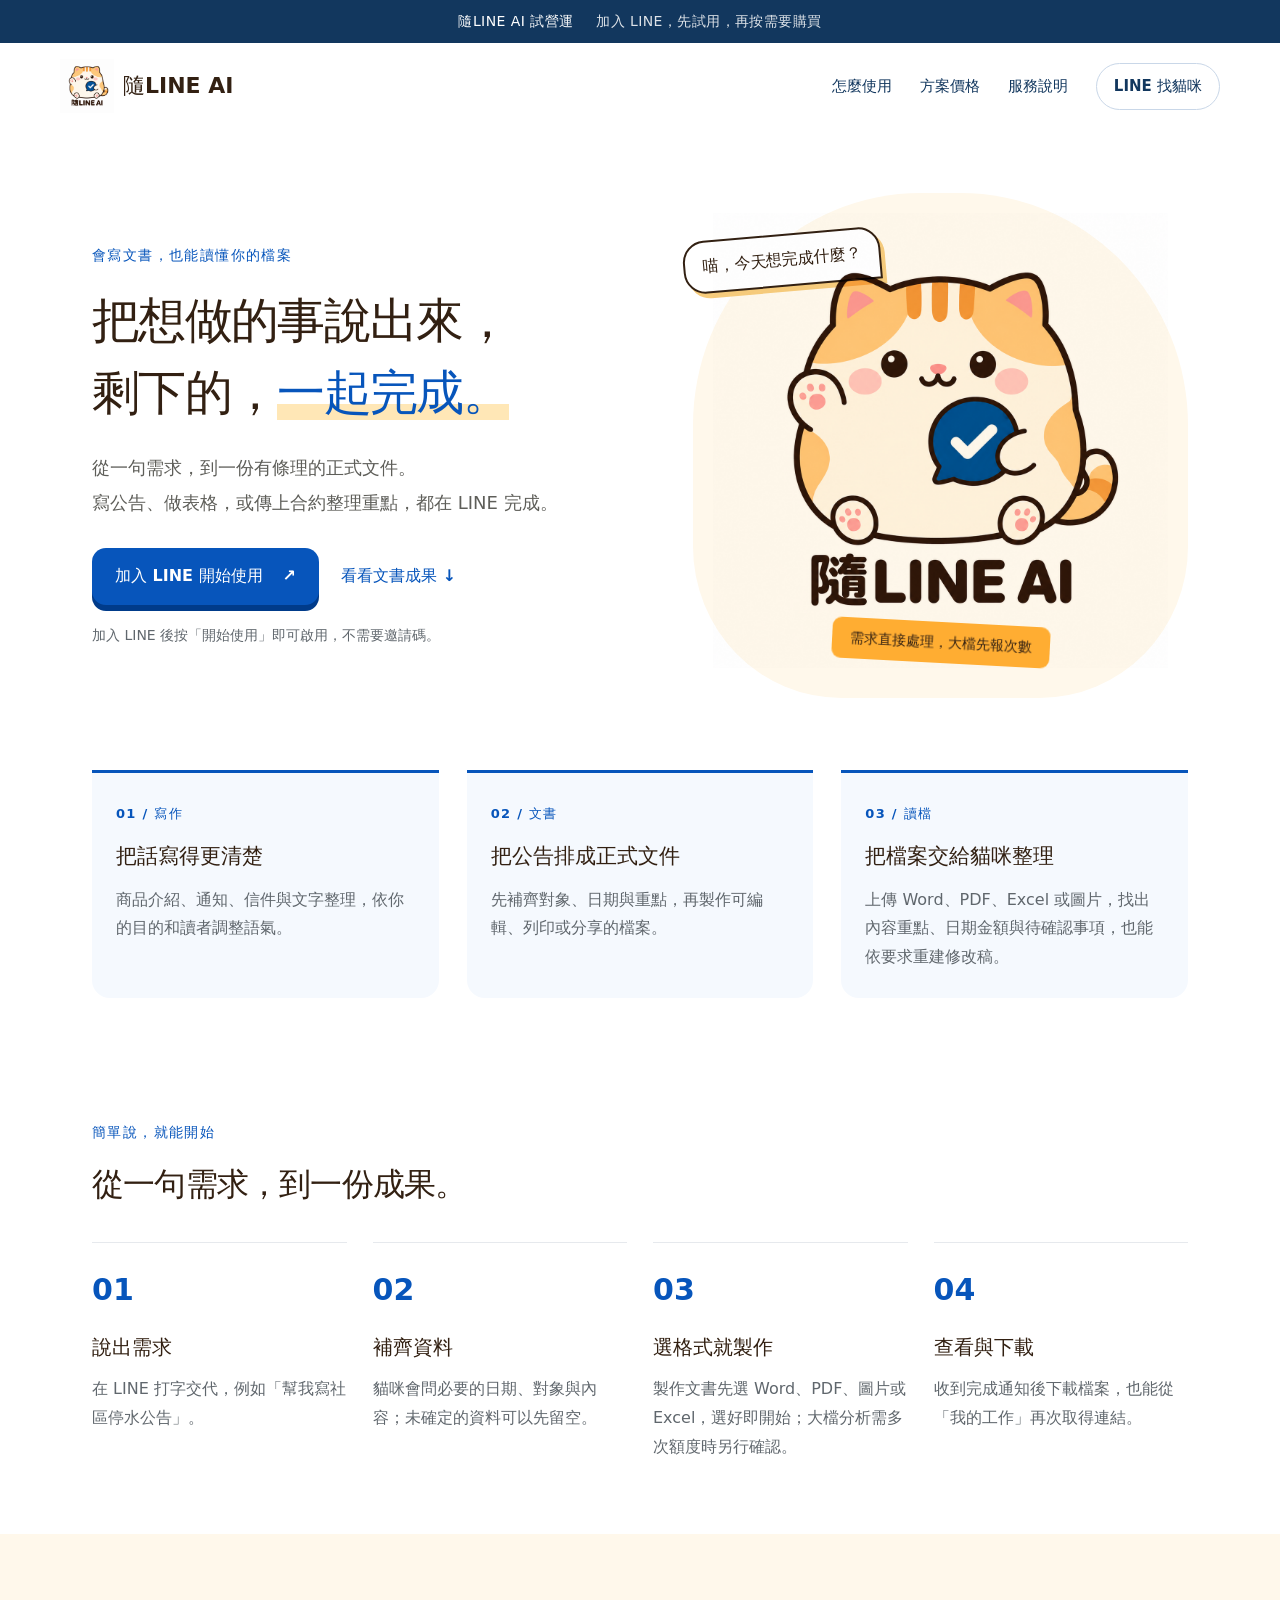
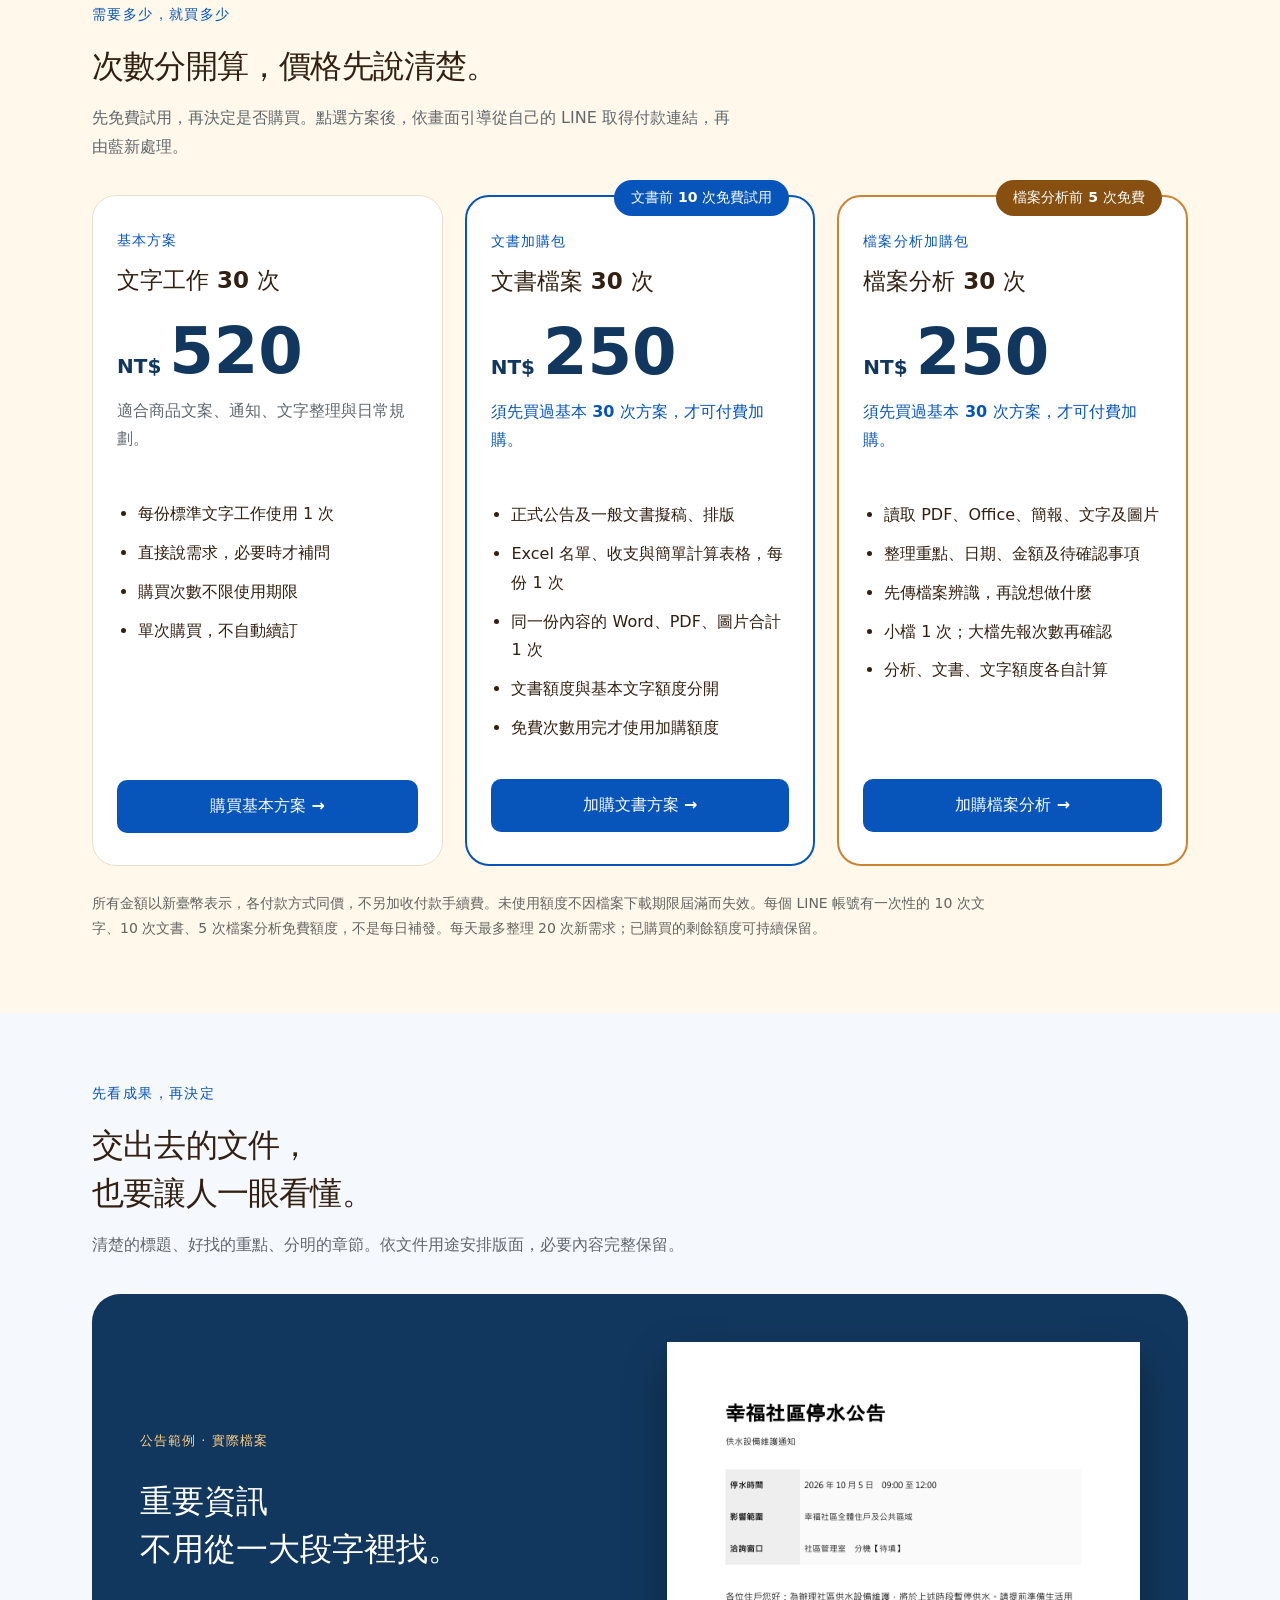
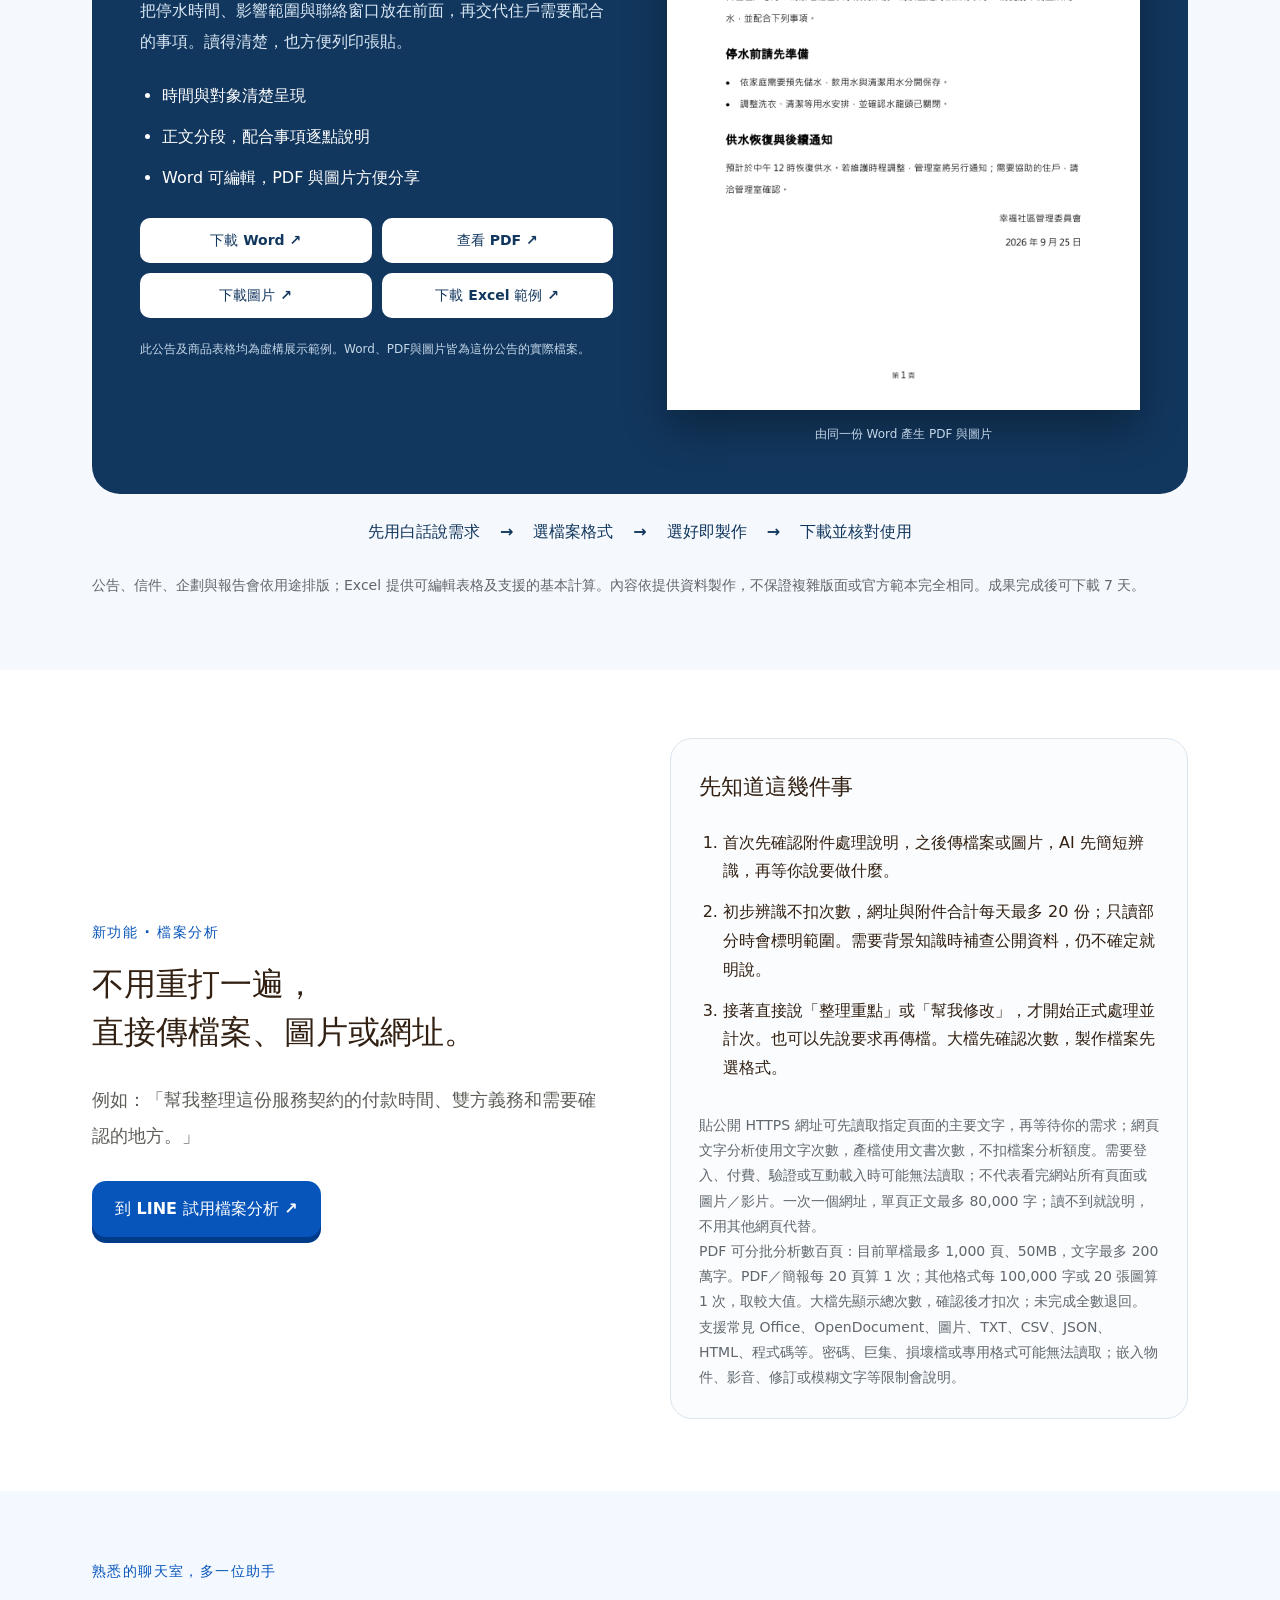
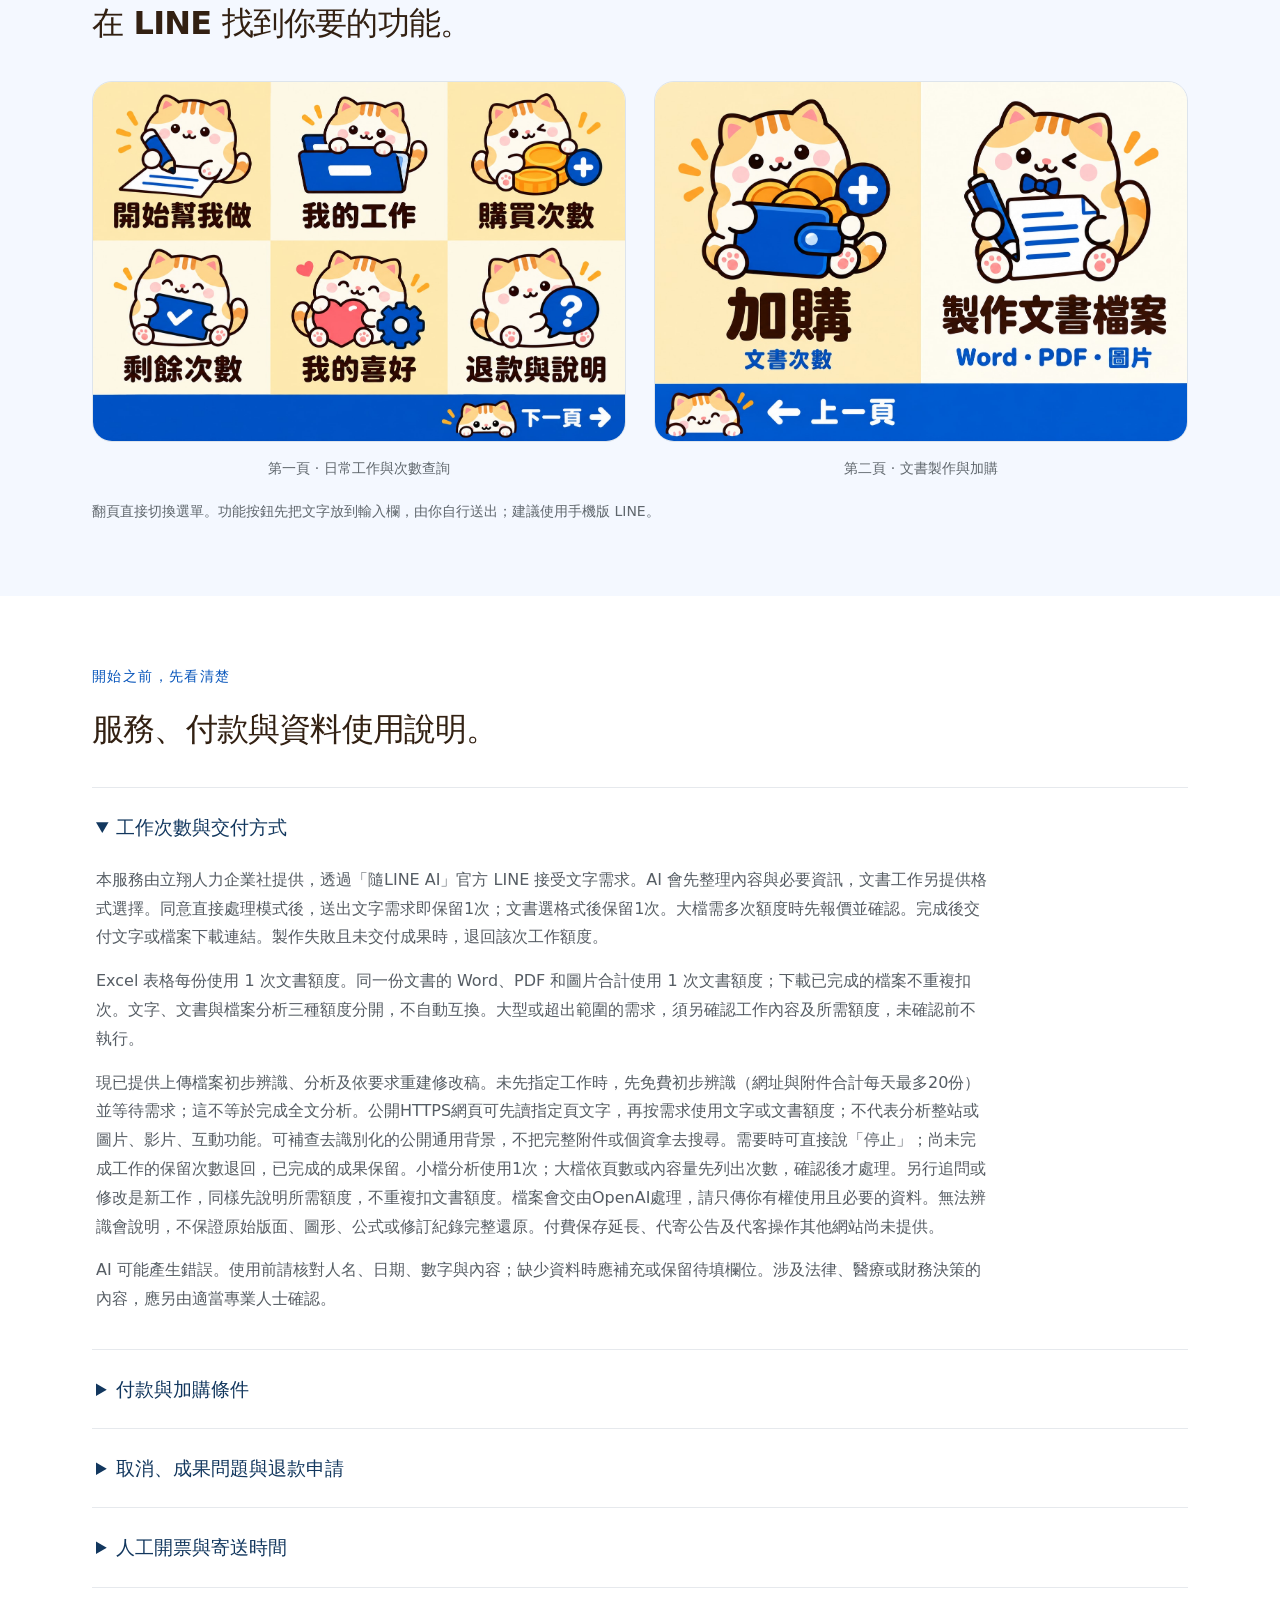
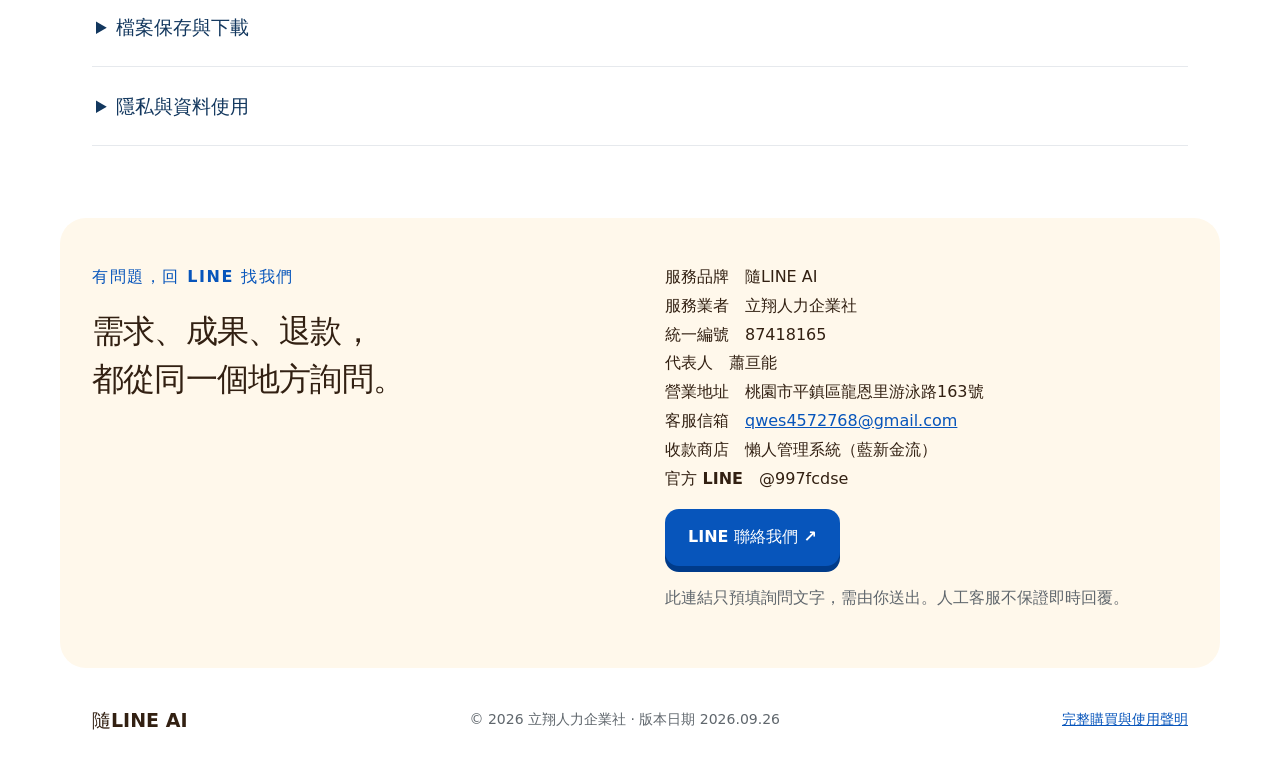
==== commit d65f61ab: "Explain exact-page reading and separate work credits" ====
--- a/index.html
+++ b/index.html
@@ -19,10 +19,10 @@
 <section id="how" class="section wrap"><div class="section-heading"><p class="eyebrow">簡單說，就能開始</p><h2>從一句需求，到一份成果。</h2></div><ol class="steps"><li><b>說出需求</b><p>在 LINE 打字交代，例如「幫我寫社區停水公告」。</p></li><li><b>補齊資料</b><p>貓咪會問必要的日期、對象與內容；未確定的資料可以先留空。</p></li><li><b>選格式就製作</b><p>製作文書先選 Word、PDF、圖片或 Excel，選好即開始；大檔分析需多次額度時另行確認。</p></li><li><b>查看與下載</b><p>收到完成通知後下載檔案，也能從「我的工作」再次取得連結。</p></li></ol></section>
 <section id="plans" class="section pricing"><div class="wrap"><div class="section-heading"><p class="eyebrow">需要多少，就買多少</p><h2>次數分開算，價格先說清楚。</h2><p>先免費試用，再決定是否購買。點選方案後，依畫面引導從自己的 LINE 取得付款連結，再由藍新處理。</p></div><div class="plan-grid"><article class="plan"><p class="plan-label">基本方案</p><h3>文字工作 30 次</h3><div class="price"><span>NT$</span>520</div><p class="plan-description">適合商品文案、通知、文字整理與日常規劃。</p><ul><li>每份標準文字工作使用 1 次</li><li>直接說需求，必要時才補問</li><li>購買次數不限使用期限</li><li>單次購買，不自動續訂</li></ul><a class="plan-status" href="buy-basic.html">購買基本方案 →</a></article><article class="plan addon"><span class="trial">文書前 10 次免費試用</span><p class="plan-label">文書加購包</p><h3>文書檔案 30 次</h3><div class="price"><span>NT$</span>250</div><p class="requirement">須先買過基本 30 次方案，才可付費加購。</p><ul><li>正式公告及一般文書擬稿、排版</li><li>Excel 名單、收支與簡單計算表格，每份 1 次</li><li>同一份內容的 Word、PDF、圖片合計 1 次</li><li>文書額度與基本文字額度分開</li><li>免費次數用完才使用加購額度</li></ul><a class="plan-status" href="buy-documents.html">加購文書方案 →</a></article><article class="plan scan-plan"><span class="trial">檔案分析前 5 次免費</span><p class="plan-label">檔案分析加購包</p><h3>檔案分析 30 次</h3><div class="price"><span>NT$</span>250</div><p class="requirement">須先買過基本 30 次方案，才可付費加購。</p><ul><li>讀取 PDF、Office、簡報、文字及圖片</li><li>整理重點、日期、金額及待確認事項</li><li>先傳檔案辨識，再說想做什麼</li><li>小檔 1 次；大檔先報次數再確認</li><li>分析、文書、文字額度各自計算</li></ul><a class="plan-status" href="buy-scans.html">加購檔案分析 →</a></article></div><p class="pricing-note">所有金額以新臺幣表示，各付款方式同價，不另加收付款手續費。未使用額度不因檔案下載期限屆滿而失效。每個 LINE 帳號有一次性的 10 次文字、10 次文書、5 次檔案分析免費額度，不是每日補發。每天最多整理 20 次新需求；已購買的剩餘額度可持續保留。</p></div></section>
 <section id="sample" class="section sample-showcase"><div class="wrap"><div class="section-heading"><p class="eyebrow">先看成果，再決定</p><h2>交出去的文件，<br>也要讓人一眼看懂。</h2><p>清楚的標題、好找的重點、分明的章節。依文件用途安排版面，必要內容完整保留。</p></div><div class="sample-stage"><div class="sample-copy"><span class="sample-tag">公告範例 · 實際檔案</span><h3>重要資訊<br>不用從一大段字裡找。</h3><p>把停水時間、影響範圍與聯絡窗口放在前面，再交代住戶需要配合的事項。讀得清楚，也方便列印張貼。</p><ul class="sample-benefits"><li>時間與對象清楚呈現</li><li>正文分段，配合事項逐點說明</li><li>Word 可編輯，PDF 與圖片方便分享</li></ul><div class="sample-downloads"><a href="sample.docx" download>下載 Word ↗</a><a href="sample.pdf" target="_blank" rel="noopener">查看 PDF ↗</a><a href="announcement.png" download>下載圖片 ↗</a><a href="sample.xlsx" download>下載 Excel 範例 ↗</a></div><p class="sample-caption">此公告及商品表格均為虛構展示範例。Word、PDF與圖片皆為這份公告的實際檔案。</p></div><figure class="sample-paper"><img src="announcement.png" alt="新版幸福社區停水公告，清楚列出時間、影響範圍、配合事項及發文單位" loading="lazy"><figcaption>由同一份 Word 產生 PDF 與圖片</figcaption></figure></div><div class="format-strip"><span>先用白話說需求</span><span>→</span><span>選檔案格式</span><span>→</span><span>選好即製作</span><span>→</span><span>下載並核對使用</span></div><p class="fine">公告、信件、企劃與報告會依用途排版；Excel 提供可編輯表格及支援的基本計算。內容依提供資料製作，不保證複雜版面或官方範本完全相同。成果完成後可下載 7 天。</p></div></section>
-<section id="scan" class="section wrap scan-explainer"><div><p class="eyebrow">新功能 · 檔案分析</p><h2>不用重打一遍，<br>直接把檔案傳過來。</h2><p class="lead">例如：「幫我整理這份服務契約的付款時間、雙方義務和需要確認的地方。」</p><a class="button primary" href="https://line.me/R/oaMessage/%40997fcdse/?%E6%8E%83%E6%8F%8F%E6%AA%94%E6%A1%88">到 LINE 試用檔案分析 ↗</a></div><div class="scan-guide"><h3>先知道這幾件事</h3><ol><li>首次先確認附件處理說明，之後傳檔案或圖片，AI 先簡短辨識，再等你說要做什麼。</li><li>初步辨識不扣次數，每天最多 20 份；只讀部分時會標明範圍。需要背景知識時補查公開資料，仍不確定就明說。</li><li>接著直接說「整理重點」或「幫我修改」，才開始正式處理並計次。也可以先說要求再傳檔。大檔先確認次數，製作檔案先選格式。</li></ol><p class="fine">PDF 可分批分析數百頁：目前單檔最多 1,000 頁、50MB，文字最多 200 萬字。PDF／簡報每 20 頁算 1 次；其他格式每 100,000 字或 20 張圖算 1 次，取較大值。大檔先顯示總次數，確認後才扣次；未完成全數退回。支援常見 Office、OpenDocument、圖片、TXT、CSV、JSON、HTML、程式碼等。密碼、巨集、損壞檔或專用格式可能無法讀取；嵌入物件、影音、修訂或模糊文字等限制會說明。</p></div></section>
+<section id="scan" class="section wrap scan-explainer"><div><p class="eyebrow">新功能 · 檔案分析</p><h2>不用重打一遍，<br>直接傳檔案、圖片或網址。</h2><p class="lead">例如：「幫我整理這份服務契約的付款時間、雙方義務和需要確認的地方。」</p><a class="button primary" href="https://line.me/R/oaMessage/%40997fcdse/?%E6%8E%83%E6%8F%8F%E6%AA%94%E6%A1%88">到 LINE 試用檔案分析 ↗</a></div><div class="scan-guide"><h3>先知道這幾件事</h3><ol><li>首次先確認附件處理說明，之後傳檔案或圖片，AI 先簡短辨識，再等你說要做什麼。</li><li>初步辨識不扣次數，網址與附件合計每天最多 20 份；只讀部分時會標明範圍。需要背景知識時補查公開資料，仍不確定就明說。</li><li>接著直接說「整理重點」或「幫我修改」，才開始正式處理並計次。也可以先說要求再傳檔。大檔先確認次數，製作檔案先選格式。</li></ol><p class="fine">貼公開 HTTPS 網址可先讀取指定頁面的主要文字，再等待你的需求；網頁文字分析使用文字次數，產檔使用文書次數，不扣檔案分析額度。需要登入、付費、驗證或互動載入時可能無法讀取；不代表看完網站所有頁面或圖片／影片。一次一個網址，單頁正文最多 80,000 字；讀不到就說明，不用其他網頁代替。<br>PDF 可分批分析數百頁：目前單檔最多 1,000 頁、50MB，文字最多 200 萬字。PDF／簡報每 20 頁算 1 次；其他格式每 100,000 字或 20 張圖算 1 次，取較大值。大檔先顯示總次數，確認後才扣次；未完成全數退回。支援常見 Office、OpenDocument、圖片、TXT、CSV、JSON、HTML、程式碼等。密碼、巨集、損壞檔或專用格式可能無法讀取；嵌入物件、影音、修訂或模糊文字等限制會說明。</p></div></section>
 <section class="section menu-section"><div class="wrap"><div class="section-heading"><p class="eyebrow">熟悉的聊天室，多一位助手</p><h2>在 LINE 找到你要的功能。</h2></div><div class="menus"><figure><img src="menu-home.jpg" alt="第一頁橘貓選單：開始幫我做、我的工作、購買次數、剩餘次數、我的喜好、退款與說明、下一頁" loading="lazy"><figcaption>第一頁 · 日常工作與次數查詢</figcaption></figure><figure><img src="menu-documents.jpg" alt="第二頁橘貓選單：加購、製作文書檔案、上一頁" loading="lazy"><figcaption>第二頁 · 文書製作與加購</figcaption></figure></div><p class="fine">翻頁直接切換選單。功能按鈕先把文字放到輸入欄，由你自行送出；建議使用手機版 LINE。</p></div></section>
 <section id="policies" class="section wrap policies"><div class="section-heading"><p class="eyebrow">開始之前，先看清楚</p><h2>服務、付款與資料使用說明。</h2></div>
-<details open><summary>工作次數與交付方式</summary><div><p>本服務由立翔人力企業社提供，透過「隨LINE AI」官方 LINE 接受文字需求。AI 會先整理內容與必要資訊，文書工作另提供格式選擇。同意直接處理模式後，送出文字需求即保留1次；文書選格式後保留1次。大檔需多次額度時先報價並確認。完成後交付文字或檔案下載連結。製作失敗且未交付成果時，退回該次工作額度。</p><p>Excel 表格每份使用 1 次文書額度。同一份文書的 Word、PDF 和圖片合計使用 1 次文書額度；下載已完成的檔案不重複扣次。文字、文書與檔案分析三種額度分開，不自動互換。大型或超出範圍的需求，須另確認工作內容及所需額度，未確認前不執行。</p><p>現已提供上傳檔案初步辨識、分析及依要求重建修改稿。未先指定工作時，先免費初步辨識（每天最多20份）並等待需求；這不等於完成全文分析。可補查去識別化的公開通用背景，不把完整附件或個資拿去搜尋。需要時可直接說「停止」；尚未完成工作的保留次數退回，已完成的成果保留。小檔分析使用1次；大檔依頁數或內容量先列出次數，確認後才處理。另行追問或修改是新工作，同樣先說明所需額度，不重複扣文書額度。檔案會交由OpenAI處理，請只傳你有權使用且必要的資料。無法辨識會說明，不保證原始版面、圖形、公式或修訂紀錄完整還原。付費保存延長、代寄公告及代客操作其他網站尚未提供。</p><p>AI 可能產生錯誤。使用前請核對人名、日期、數字與內容；缺少資料時應補充或保留待填欄位。涉及法律、醫療或財務決策的內容，應另由適當專業人士確認。</p></div></details>
+<details open><summary>工作次數與交付方式</summary><div><p>本服務由立翔人力企業社提供，透過「隨LINE AI」官方 LINE 接受文字需求。AI 會先整理內容與必要資訊，文書工作另提供格式選擇。同意直接處理模式後，送出文字需求即保留1次；文書選格式後保留1次。大檔需多次額度時先報價並確認。完成後交付文字或檔案下載連結。製作失敗且未交付成果時，退回該次工作額度。</p><p>Excel 表格每份使用 1 次文書額度。同一份文書的 Word、PDF 和圖片合計使用 1 次文書額度；下載已完成的檔案不重複扣次。文字、文書與檔案分析三種額度分開，不自動互換。大型或超出範圍的需求，須另確認工作內容及所需額度，未確認前不執行。</p><p>現已提供上傳檔案初步辨識、分析及依要求重建修改稿。未先指定工作時，先免費初步辨識（網址與附件合計每天最多20份）並等待需求；這不等於完成全文分析。公開HTTPS網頁可先讀指定頁文字，再按需求使用文字或文書額度；不代表分析整站或圖片、影片、互動功能。可補查去識別化的公開通用背景，不把完整附件或個資拿去搜尋。需要時可直接說「停止」；尚未完成工作的保留次數退回，已完成的成果保留。小檔分析使用1次；大檔依頁數或內容量先列出次數，確認後才處理。另行追問或修改是新工作，同樣先說明所需額度，不重複扣文書額度。檔案會交由OpenAI處理，請只傳你有權使用且必要的資料。無法辨識會說明，不保證原始版面、圖形、公式或修訂紀錄完整還原。付費保存延長、代寄公告及代客操作其他網站尚未提供。</p><p>AI 可能產生錯誤。使用前請核對人名、日期、數字與內容；缺少資料時應補充或保留待填欄位。涉及法律、醫療或財務決策的內容，應另由適當專業人士確認。</p></div></details>
 <details><summary>付款與加購條件</summary><div><p>基本文字方案為 30 次／NT$520；文書與檔案分析付費加購包各為 30 次／NT$250，須先有一筆有效且已確認付款的基本 30 次方案紀錄。文書前 10 次、檔案分析前 5 次免費試用，為每個帳號一次性額度，不是每日補發。</p><p>文書方案包含該份文書的擬稿及檔案製作，使用文書額度，不重複扣基本文字額度。單次購買，不自動續訂或補購。額度以系統確認金流付款成功後入帳，不以截圖或付款返回頁作為唯一依據。</p><p>本服務透過藍新「懶人管理系統」商店收款，業者為立翔人力企業社。支援信用卡一次付清及 Apple Pay、Google Pay、Samsung Pay；實際顯示依裝置與藍新支援情況而定。各方式同價，不另加收付款手續費。只從官方 LINE「購買次數」或「加購」開啟付款，不需自行匯款。</p></div></details>
 <details><summary>取消、成果問題與退款申請</summary><div><p>工作確認前可取消，不扣次數。已開始製作的工作如有問題，請在 LINE 提出，提供工作編號及簡短說明。未完成或系統失敗的工作會退回該工作次數；退回次數與退回已支付款項是不同處理。</p><p>需要申請退款時，可在 LINE 點「退款與說明」，再依提示傳送「退款申請：訂單編號（原因可不填）」。請提供訂單或工作編號，不需提供信用卡完整卡號、密碼或驗證碼。業者將查看購買、使用與交付紀錄，回覆處理方式；提出申請不代表已核准或已完成退款。</p><p>未使用額度、已交付服務及有瑕疵的成果，依個別交易情形與適用法令處理。不以「付款後一律不退款」排除消費者權利；本頁也不把所有 AI 服務一律認定為七日解除權的例外。若個別服務依法適用例外，須在提供前另行清楚告知並取得必要同意。依法應退還的款項，不因尚在人工審核就被免除。</p><p>退款採人工處理，請保留訂單編號；不要在 LINE 傳送信用卡完整卡號或驗證碼。</p></div></details>
 <details><summary>人工開票與寄送時間</summary><div><p>付款前請填寫並再次確認收件信箱；需要統編者請選公司／行號，填寫正確抬頭及統編。初期由業者人工開票，系統留下待開票紀錄並通知業者，核對後寄至你所填的信箱。目前未啟用綠界自動開票。</p><p>付款確認後，寄送作業預計5～7日內完成；仍依實際交易及法定時點開立、傳輸與交付，不因作業時間延後法定期限。付款收據或開票提醒不等於正式發票。未收到或資料需更正，請聯絡客服。</p></div></details><details><summary>檔案保存與下載</summary><div><p>文書完成後提供 7 天下載期限。請在期限內把需要的檔案保存到自己的裝置；已下載的檔案不會因連結到期而消失。查看或下載不會重設期限，也不重複扣次。</p><p>下載連結可直接取得該份成果，請妥善保存，勿轉傳給不相關的人。若下載連結失效，可回 LINE「我的工作」取得新連結。到期後停止提供下載；付費延長目前尚未開放。</p><p>7 天指成果的可下載期間，不代表所有服務紀錄與備份均在第 7 天自動刪除。資料清理機制仍在完善中，如需查詢或申請刪除，請透過 LINE 聯絡業者。</p></div></details>
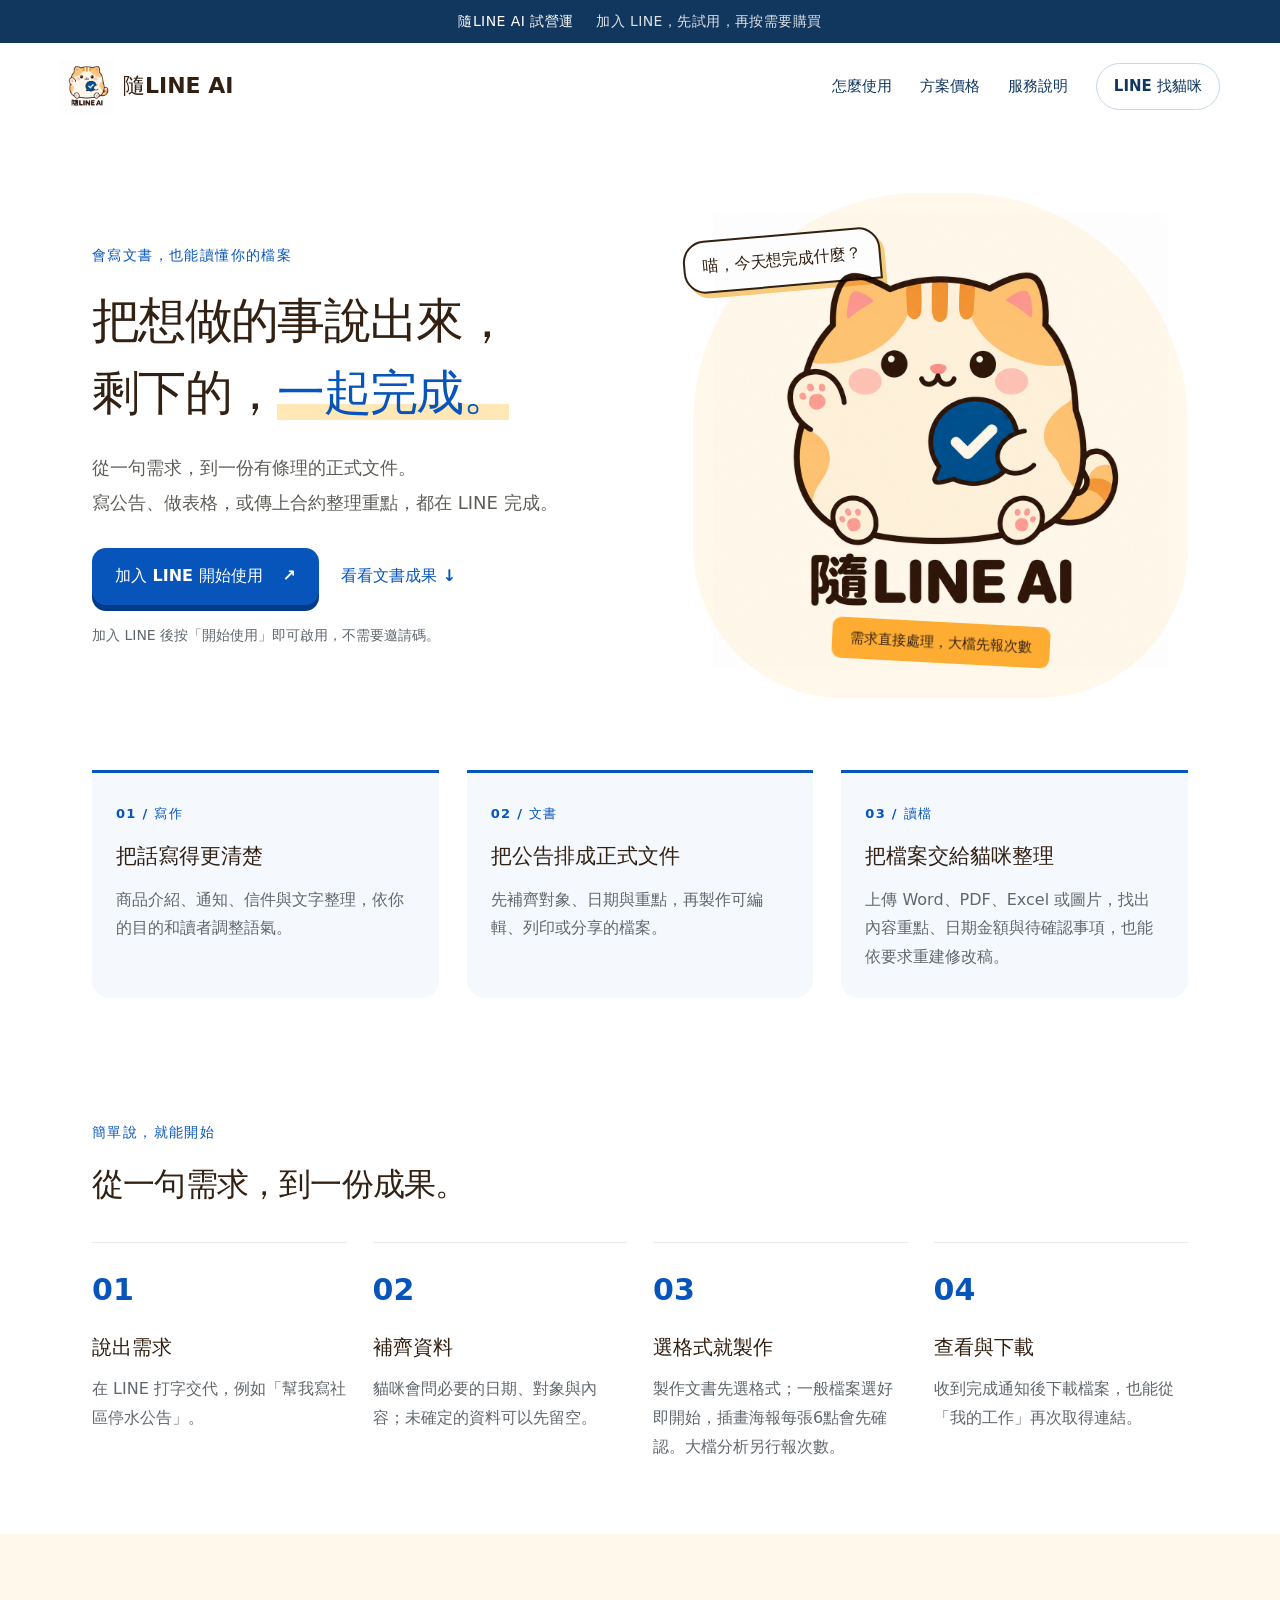
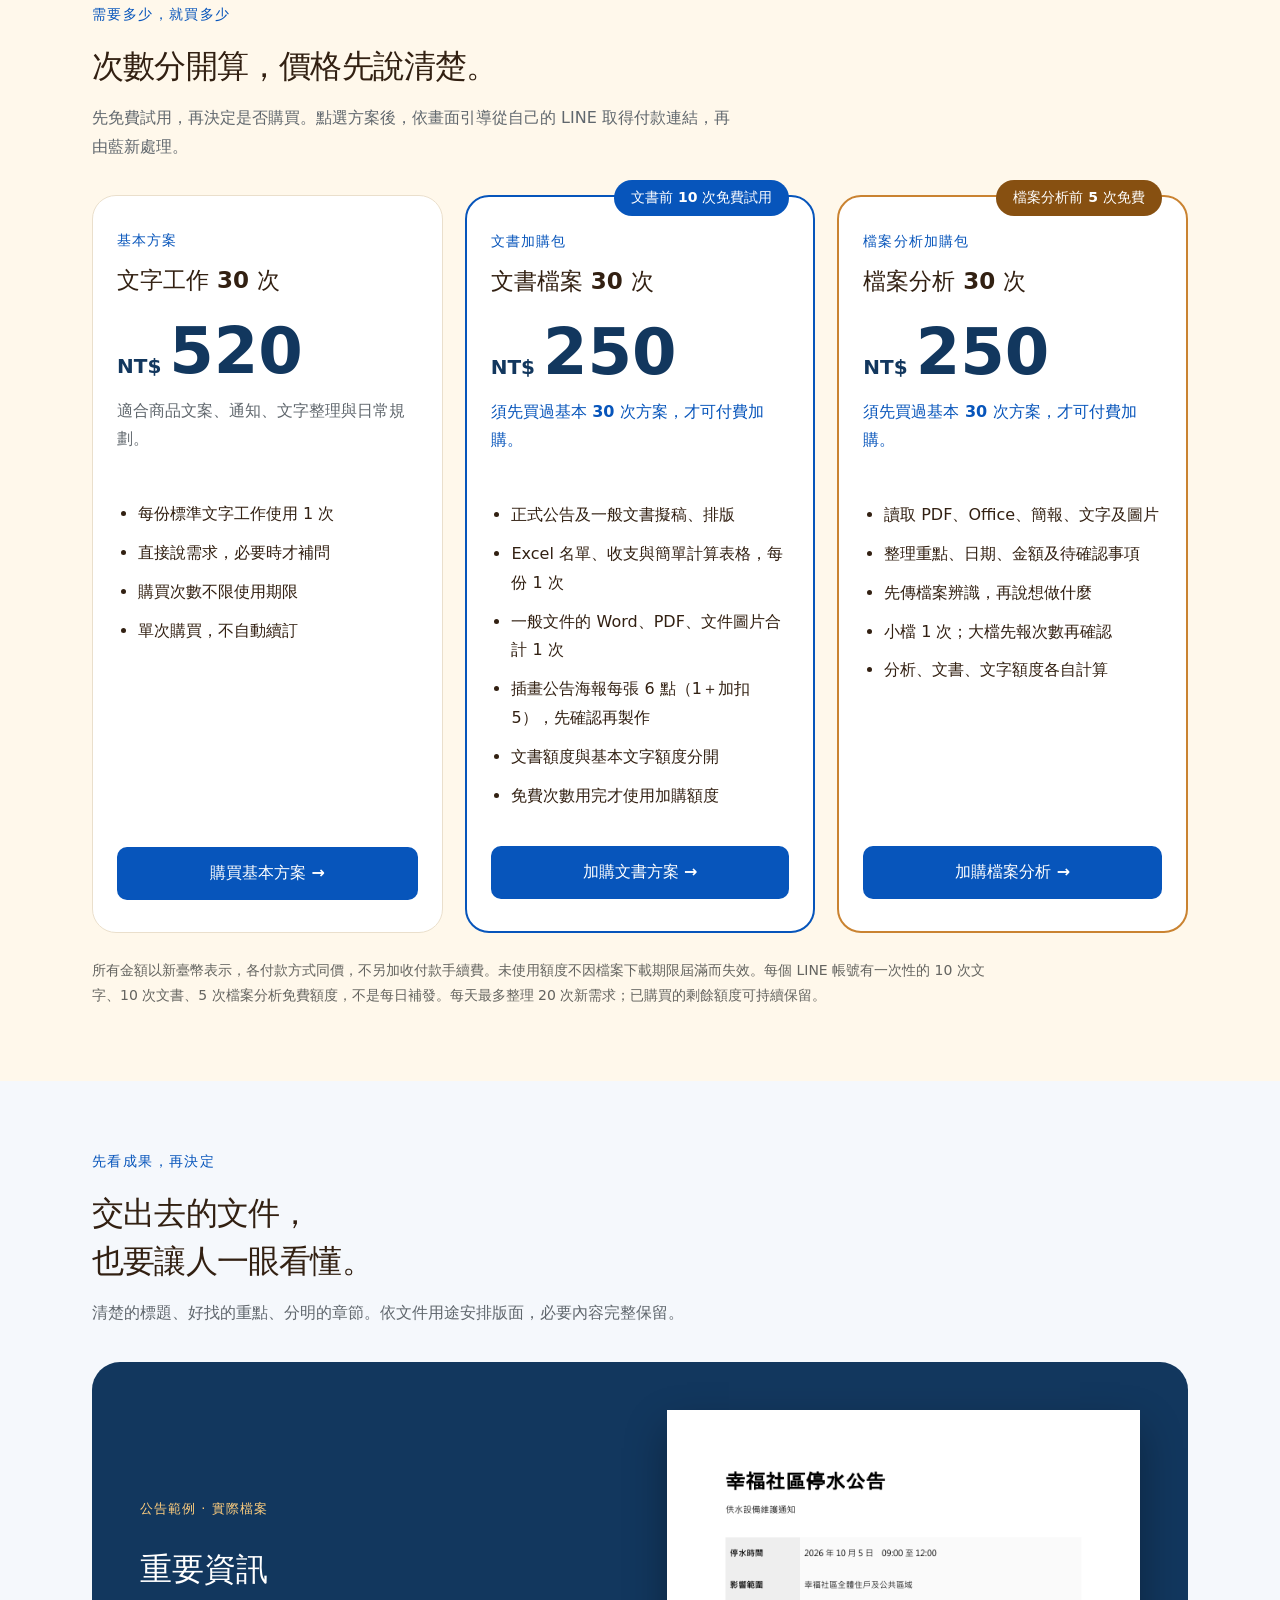
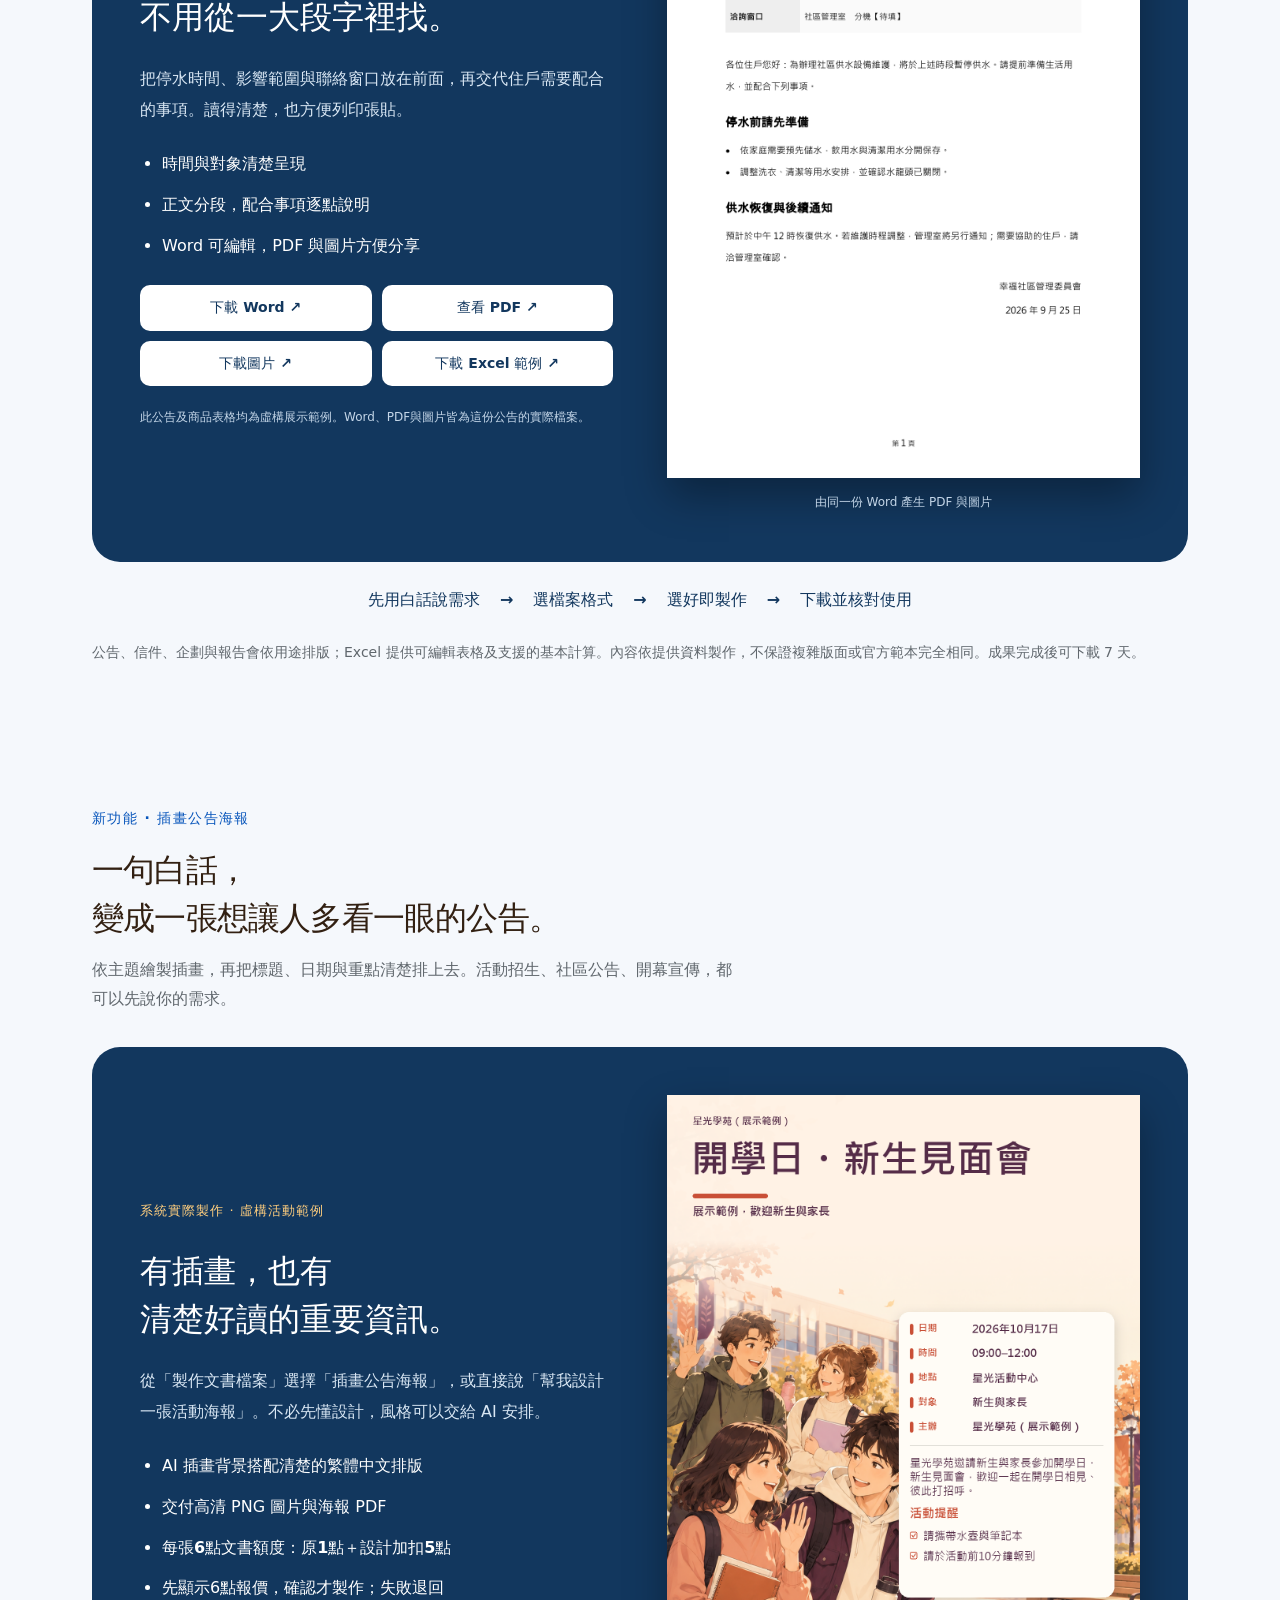
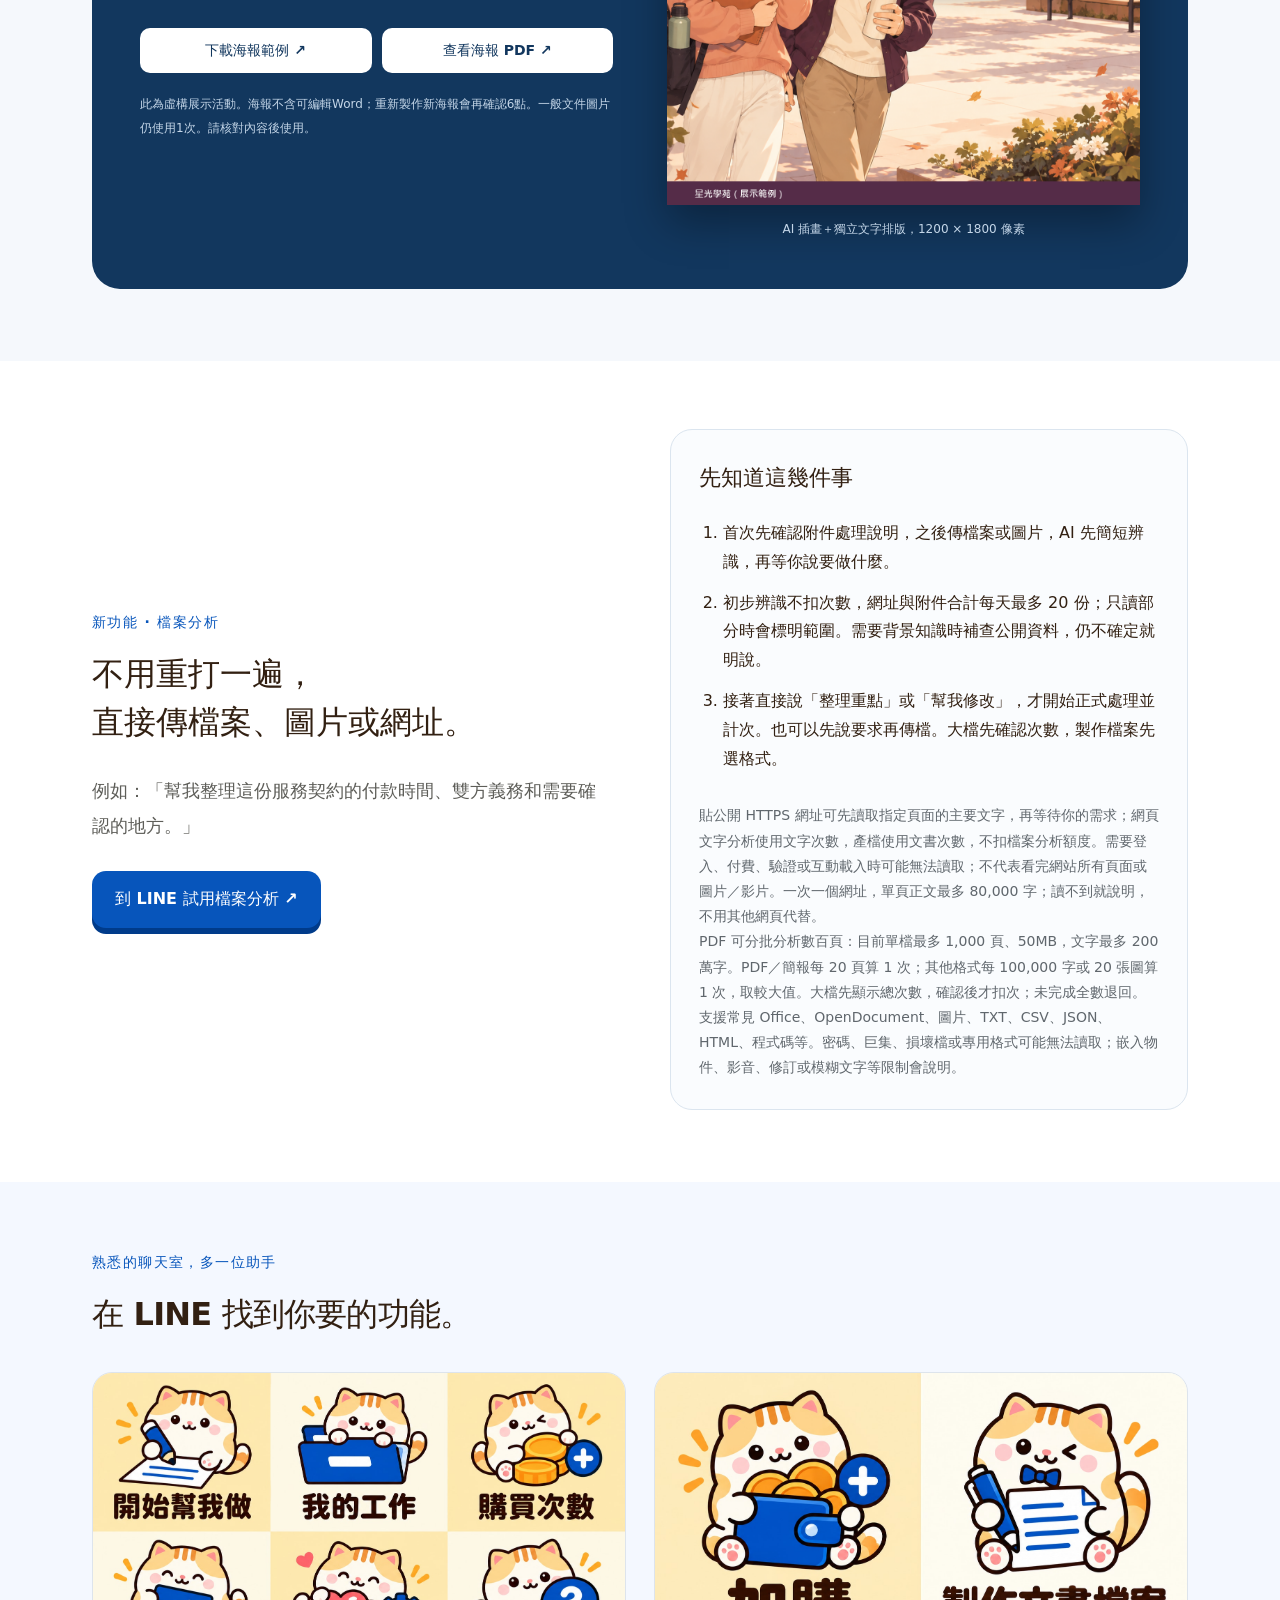
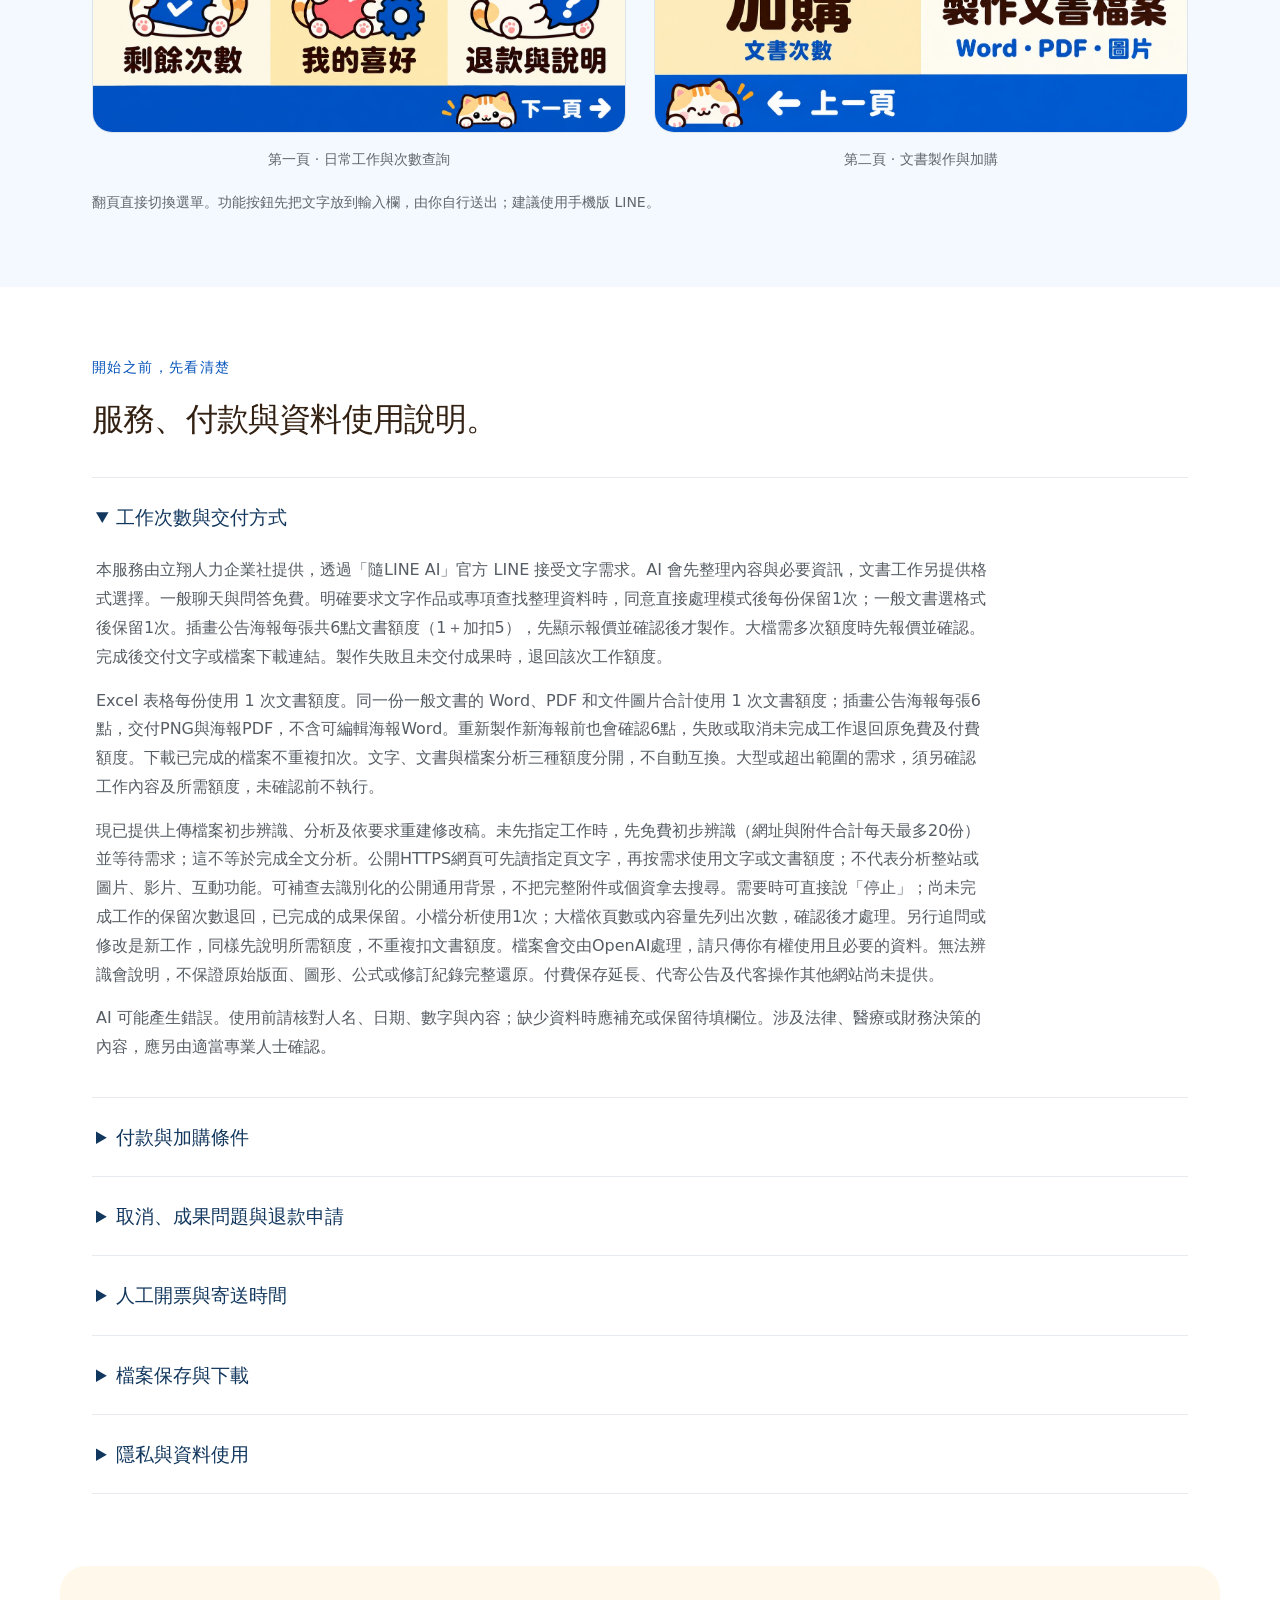
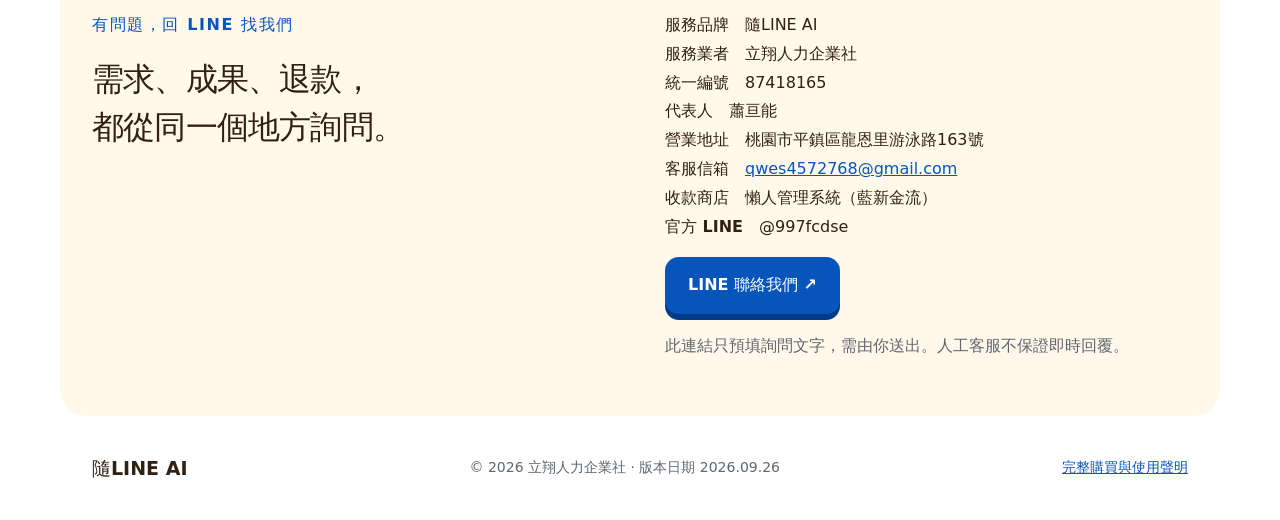
==== commit 6857d876: "Show real illustrated poster sample and disclose six-credit pricing Publish the synthetic school-eve" ====
--- a/index.html
+++ b/index.html
@@ -16,13 +16,14 @@
  <div class="hero-art"><span class="bubble">喵，今天想完成什麼？</span><img src="logo.png" alt="抱著深藍色對話框的肥橘貓，粉紅肉球與橘色條紋"><span class="note">需求直接處理，大檔先報次數</span></div>
 </section>
 <section class="features wrap" aria-label="服務內容"><article><span>01 / 寫作</span><h2>把話寫得更清楚</h2><p>商品介紹、通知、信件與文字整理，依你的目的和讀者調整語氣。</p></article><article><span>02 / 文書</span><h2>把公告排成正式文件</h2><p>先補齊對象、日期與重點，再製作可編輯、列印或分享的檔案。</p></article><article><span>03 / 讀檔</span><h2>把檔案交給貓咪整理</h2><p>上傳 Word、PDF、Excel 或圖片，找出內容重點、日期金額與待確認事項，也能依要求重建修改稿。</p></article></section>
-<section id="how" class="section wrap"><div class="section-heading"><p class="eyebrow">簡單說，就能開始</p><h2>從一句需求，到一份成果。</h2></div><ol class="steps"><li><b>說出需求</b><p>在 LINE 打字交代，例如「幫我寫社區停水公告」。</p></li><li><b>補齊資料</b><p>貓咪會問必要的日期、對象與內容；未確定的資料可以先留空。</p></li><li><b>選格式就製作</b><p>製作文書先選 Word、PDF、圖片或 Excel，選好即開始；大檔分析需多次額度時另行確認。</p></li><li><b>查看與下載</b><p>收到完成通知後下載檔案，也能從「我的工作」再次取得連結。</p></li></ol></section>
-<section id="plans" class="section pricing"><div class="wrap"><div class="section-heading"><p class="eyebrow">需要多少，就買多少</p><h2>次數分開算，價格先說清楚。</h2><p>先免費試用，再決定是否購買。點選方案後，依畫面引導從自己的 LINE 取得付款連結，再由藍新處理。</p></div><div class="plan-grid"><article class="plan"><p class="plan-label">基本方案</p><h3>文字工作 30 次</h3><div class="price"><span>NT$</span>520</div><p class="plan-description">適合商品文案、通知、文字整理與日常規劃。</p><ul><li>每份標準文字工作使用 1 次</li><li>直接說需求，必要時才補問</li><li>購買次數不限使用期限</li><li>單次購買，不自動續訂</li></ul><a class="plan-status" href="buy-basic.html">購買基本方案 →</a></article><article class="plan addon"><span class="trial">文書前 10 次免費試用</span><p class="plan-label">文書加購包</p><h3>文書檔案 30 次</h3><div class="price"><span>NT$</span>250</div><p class="requirement">須先買過基本 30 次方案，才可付費加購。</p><ul><li>正式公告及一般文書擬稿、排版</li><li>Excel 名單、收支與簡單計算表格，每份 1 次</li><li>同一份內容的 Word、PDF、圖片合計 1 次</li><li>文書額度與基本文字額度分開</li><li>免費次數用完才使用加購額度</li></ul><a class="plan-status" href="buy-documents.html">加購文書方案 →</a></article><article class="plan scan-plan"><span class="trial">檔案分析前 5 次免費</span><p class="plan-label">檔案分析加購包</p><h3>檔案分析 30 次</h3><div class="price"><span>NT$</span>250</div><p class="requirement">須先買過基本 30 次方案，才可付費加購。</p><ul><li>讀取 PDF、Office、簡報、文字及圖片</li><li>整理重點、日期、金額及待確認事項</li><li>先傳檔案辨識，再說想做什麼</li><li>小檔 1 次；大檔先報次數再確認</li><li>分析、文書、文字額度各自計算</li></ul><a class="plan-status" href="buy-scans.html">加購檔案分析 →</a></article></div><p class="pricing-note">所有金額以新臺幣表示，各付款方式同價，不另加收付款手續費。未使用額度不因檔案下載期限屆滿而失效。每個 LINE 帳號有一次性的 10 次文字、10 次文書、5 次檔案分析免費額度，不是每日補發。每天最多整理 20 次新需求；已購買的剩餘額度可持續保留。</p></div></section>
+<section id="how" class="section wrap"><div class="section-heading"><p class="eyebrow">簡單說，就能開始</p><h2>從一句需求，到一份成果。</h2></div><ol class="steps"><li><b>說出需求</b><p>在 LINE 打字交代，例如「幫我寫社區停水公告」。</p></li><li><b>補齊資料</b><p>貓咪會問必要的日期、對象與內容；未確定的資料可以先留空。</p></li><li><b>選格式就製作</b><p>製作文書先選格式；一般檔案選好即開始，插畫海報每張6點會先確認。大檔分析另行報次數。</p></li><li><b>查看與下載</b><p>收到完成通知後下載檔案，也能從「我的工作」再次取得連結。</p></li></ol></section>
+<section id="plans" class="section pricing"><div class="wrap"><div class="section-heading"><p class="eyebrow">需要多少，就買多少</p><h2>次數分開算，價格先說清楚。</h2><p>先免費試用，再決定是否購買。點選方案後，依畫面引導從自己的 LINE 取得付款連結，再由藍新處理。</p></div><div class="plan-grid"><article class="plan"><p class="plan-label">基本方案</p><h3>文字工作 30 次</h3><div class="price"><span>NT$</span>520</div><p class="plan-description">適合商品文案、通知、文字整理與日常規劃。</p><ul><li>每份標準文字工作使用 1 次</li><li>直接說需求，必要時才補問</li><li>購買次數不限使用期限</li><li>單次購買，不自動續訂</li></ul><a class="plan-status" href="buy-basic.html">購買基本方案 →</a></article><article class="plan addon"><span class="trial">文書前 10 次免費試用</span><p class="plan-label">文書加購包</p><h3>文書檔案 30 次</h3><div class="price"><span>NT$</span>250</div><p class="requirement">須先買過基本 30 次方案，才可付費加購。</p><ul><li>正式公告及一般文書擬稿、排版</li><li>Excel 名單、收支與簡單計算表格，每份 1 次</li><li>一般文件的 Word、PDF、文件圖片合計 1 次</li><li>插畫公告海報每張 6 點（1＋加扣5），先確認再製作</li><li>文書額度與基本文字額度分開</li><li>免費次數用完才使用加購額度</li></ul><a class="plan-status" href="buy-documents.html">加購文書方案 →</a></article><article class="plan scan-plan"><span class="trial">檔案分析前 5 次免費</span><p class="plan-label">檔案分析加購包</p><h3>檔案分析 30 次</h3><div class="price"><span>NT$</span>250</div><p class="requirement">須先買過基本 30 次方案，才可付費加購。</p><ul><li>讀取 PDF、Office、簡報、文字及圖片</li><li>整理重點、日期、金額及待確認事項</li><li>先傳檔案辨識，再說想做什麼</li><li>小檔 1 次；大檔先報次數再確認</li><li>分析、文書、文字額度各自計算</li></ul><a class="plan-status" href="buy-scans.html">加購檔案分析 →</a></article></div><p class="pricing-note">所有金額以新臺幣表示，各付款方式同價，不另加收付款手續費。未使用額度不因檔案下載期限屆滿而失效。每個 LINE 帳號有一次性的 10 次文字、10 次文書、5 次檔案分析免費額度，不是每日補發。每天最多整理 20 次新需求；已購買的剩餘額度可持續保留。</p></div></section>
 <section id="sample" class="section sample-showcase"><div class="wrap"><div class="section-heading"><p class="eyebrow">先看成果，再決定</p><h2>交出去的文件，<br>也要讓人一眼看懂。</h2><p>清楚的標題、好找的重點、分明的章節。依文件用途安排版面，必要內容完整保留。</p></div><div class="sample-stage"><div class="sample-copy"><span class="sample-tag">公告範例 · 實際檔案</span><h3>重要資訊<br>不用從一大段字裡找。</h3><p>把停水時間、影響範圍與聯絡窗口放在前面，再交代住戶需要配合的事項。讀得清楚，也方便列印張貼。</p><ul class="sample-benefits"><li>時間與對象清楚呈現</li><li>正文分段，配合事項逐點說明</li><li>Word 可編輯，PDF 與圖片方便分享</li></ul><div class="sample-downloads"><a href="sample.docx" download>下載 Word ↗</a><a href="sample.pdf" target="_blank" rel="noopener">查看 PDF ↗</a><a href="announcement.png" download>下載圖片 ↗</a><a href="sample.xlsx" download>下載 Excel 範例 ↗</a></div><p class="sample-caption">此公告及商品表格均為虛構展示範例。Word、PDF與圖片皆為這份公告的實際檔案。</p></div><figure class="sample-paper"><img src="announcement.png" alt="新版幸福社區停水公告，清楚列出時間、影響範圍、配合事項及發文單位" loading="lazy"><figcaption>由同一份 Word 產生 PDF 與圖片</figcaption></figure></div><div class="format-strip"><span>先用白話說需求</span><span>→</span><span>選檔案格式</span><span>→</span><span>選好即製作</span><span>→</span><span>下載並核對使用</span></div><p class="fine">公告、信件、企劃與報告會依用途排版；Excel 提供可編輯表格及支援的基本計算。內容依提供資料製作，不保證複雜版面或官方範本完全相同。成果完成後可下載 7 天。</p></div></section>
+<section id="poster" class="section sample-showcase"><div class="wrap"><div class="section-heading"><p class="eyebrow">新功能 · 插畫公告海報</p><h2>一句白話，<br>變成一張想讓人多看一眼的公告。</h2><p>依主題繪製插畫，再把標題、日期與重點清楚排上去。活動招生、社區公告、開幕宣傳，都可以先說你的需求。</p></div><div class="sample-stage"><div class="sample-copy"><span class="sample-tag">系統實際製作 · 虛構活動範例</span><h3>有插畫，也有<br>清楚好讀的重要資訊。</h3><p>從「製作文書檔案」選擇「插畫公告海報」，或直接說「幫我設計一張活動海報」。不必先懂設計，風格可以交給 AI 安排。</p><ul class="sample-benefits"><li>AI 插畫背景搭配清楚的繁體中文排版</li><li>交付高清 PNG 圖片與海報 PDF</li><li><strong>每張6點文書額度：原1點＋設計加扣5點</strong></li><li>先顯示6點報價，確認才製作；失敗退回</li></ul><div class="sample-downloads"><a href="poster-example.png" download>下載海報範例 ↗</a><a href="poster-example.pdf" target="_blank" rel="noopener">查看海報 PDF ↗</a></div><p class="sample-caption">此為虛構展示活動。海報不含可編輯Word；重新製作新海報會再確認6點。一般文件圖片仍使用1次。請核對內容後使用。</p></div><figure class="sample-paper"><img src="poster-example.png" alt="星光學苑虛構開學活動插畫海報範例" loading="lazy"><figcaption>AI 插畫＋獨立文字排版，1200 × 1800 像素</figcaption></figure></div></div></section>
 <section id="scan" class="section wrap scan-explainer"><div><p class="eyebrow">新功能 · 檔案分析</p><h2>不用重打一遍，<br>直接傳檔案、圖片或網址。</h2><p class="lead">例如：「幫我整理這份服務契約的付款時間、雙方義務和需要確認的地方。」</p><a class="button primary" href="https://line.me/R/oaMessage/%40997fcdse/?%E6%8E%83%E6%8F%8F%E6%AA%94%E6%A1%88">到 LINE 試用檔案分析 ↗</a></div><div class="scan-guide"><h3>先知道這幾件事</h3><ol><li>首次先確認附件處理說明，之後傳檔案或圖片，AI 先簡短辨識，再等你說要做什麼。</li><li>初步辨識不扣次數，網址與附件合計每天最多 20 份；只讀部分時會標明範圍。需要背景知識時補查公開資料，仍不確定就明說。</li><li>接著直接說「整理重點」或「幫我修改」，才開始正式處理並計次。也可以先說要求再傳檔。大檔先確認次數，製作檔案先選格式。</li></ol><p class="fine">貼公開 HTTPS 網址可先讀取指定頁面的主要文字，再等待你的需求；網頁文字分析使用文字次數，產檔使用文書次數，不扣檔案分析額度。需要登入、付費、驗證或互動載入時可能無法讀取；不代表看完網站所有頁面或圖片／影片。一次一個網址，單頁正文最多 80,000 字；讀不到就說明，不用其他網頁代替。<br>PDF 可分批分析數百頁：目前單檔最多 1,000 頁、50MB，文字最多 200 萬字。PDF／簡報每 20 頁算 1 次；其他格式每 100,000 字或 20 張圖算 1 次，取較大值。大檔先顯示總次數，確認後才扣次；未完成全數退回。支援常見 Office、OpenDocument、圖片、TXT、CSV、JSON、HTML、程式碼等。密碼、巨集、損壞檔或專用格式可能無法讀取；嵌入物件、影音、修訂或模糊文字等限制會說明。</p></div></section>
 <section class="section menu-section"><div class="wrap"><div class="section-heading"><p class="eyebrow">熟悉的聊天室，多一位助手</p><h2>在 LINE 找到你要的功能。</h2></div><div class="menus"><figure><img src="menu-home.jpg" alt="第一頁橘貓選單：開始幫我做、我的工作、購買次數、剩餘次數、我的喜好、退款與說明、下一頁" loading="lazy"><figcaption>第一頁 · 日常工作與次數查詢</figcaption></figure><figure><img src="menu-documents.jpg" alt="第二頁橘貓選單：加購、製作文書檔案、上一頁" loading="lazy"><figcaption>第二頁 · 文書製作與加購</figcaption></figure></div><p class="fine">翻頁直接切換選單。功能按鈕先把文字放到輸入欄，由你自行送出；建議使用手機版 LINE。</p></div></section>
 <section id="policies" class="section wrap policies"><div class="section-heading"><p class="eyebrow">開始之前，先看清楚</p><h2>服務、付款與資料使用說明。</h2></div>
-<details open><summary>工作次數與交付方式</summary><div><p>本服務由立翔人力企業社提供，透過「隨LINE AI」官方 LINE 接受文字需求。AI 會先整理內容與必要資訊，文書工作另提供格式選擇。同意直接處理模式後，送出文字需求即保留1次；文書選格式後保留1次。大檔需多次額度時先報價並確認。完成後交付文字或檔案下載連結。製作失敗且未交付成果時，退回該次工作額度。</p><p>Excel 表格每份使用 1 次文書額度。同一份文書的 Word、PDF 和圖片合計使用 1 次文書額度；下載已完成的檔案不重複扣次。文字、文書與檔案分析三種額度分開，不自動互換。大型或超出範圍的需求，須另確認工作內容及所需額度，未確認前不執行。</p><p>現已提供上傳檔案初步辨識、分析及依要求重建修改稿。未先指定工作時，先免費初步辨識（網址與附件合計每天最多20份）並等待需求；這不等於完成全文分析。公開HTTPS網頁可先讀指定頁文字，再按需求使用文字或文書額度；不代表分析整站或圖片、影片、互動功能。可補查去識別化的公開通用背景，不把完整附件或個資拿去搜尋。需要時可直接說「停止」；尚未完成工作的保留次數退回，已完成的成果保留。小檔分析使用1次；大檔依頁數或內容量先列出次數，確認後才處理。另行追問或修改是新工作，同樣先說明所需額度，不重複扣文書額度。檔案會交由OpenAI處理，請只傳你有權使用且必要的資料。無法辨識會說明，不保證原始版面、圖形、公式或修訂紀錄完整還原。付費保存延長、代寄公告及代客操作其他網站尚未提供。</p><p>AI 可能產生錯誤。使用前請核對人名、日期、數字與內容；缺少資料時應補充或保留待填欄位。涉及法律、醫療或財務決策的內容，應另由適當專業人士確認。</p></div></details>
+<details open><summary>工作次數與交付方式</summary><div><p>本服務由立翔人力企業社提供，透過「隨LINE AI」官方 LINE 接受文字需求。AI 會先整理內容與必要資訊，文書工作另提供格式選擇。一般聊天與問答免費。明確要求文字作品或專項查找整理資料時，同意直接處理模式後每份保留1次；一般文書選格式後保留1次。插畫公告海報每張共6點文書額度（1＋加扣5），先顯示報價並確認後才製作。大檔需多次額度時先報價並確認。完成後交付文字或檔案下載連結。製作失敗且未交付成果時，退回該次工作額度。</p><p>Excel 表格每份使用 1 次文書額度。同一份一般文書的 Word、PDF 和文件圖片合計使用 1 次文書額度；插畫公告海報每張6點，交付PNG與海報PDF，不含可編輯海報Word。重新製作新海報前也會確認6點，失敗或取消未完成工作退回原免費及付費額度。下載已完成的檔案不重複扣次。文字、文書與檔案分析三種額度分開，不自動互換。大型或超出範圍的需求，須另確認工作內容及所需額度，未確認前不執行。</p><p>現已提供上傳檔案初步辨識、分析及依要求重建修改稿。未先指定工作時，先免費初步辨識（網址與附件合計每天最多20份）並等待需求；這不等於完成全文分析。公開HTTPS網頁可先讀指定頁文字，再按需求使用文字或文書額度；不代表分析整站或圖片、影片、互動功能。可補查去識別化的公開通用背景，不把完整附件或個資拿去搜尋。需要時可直接說「停止」；尚未完成工作的保留次數退回，已完成的成果保留。小檔分析使用1次；大檔依頁數或內容量先列出次數，確認後才處理。另行追問或修改是新工作，同樣先說明所需額度，不重複扣文書額度。檔案會交由OpenAI處理，請只傳你有權使用且必要的資料。無法辨識會說明，不保證原始版面、圖形、公式或修訂紀錄完整還原。付費保存延長、代寄公告及代客操作其他網站尚未提供。</p><p>AI 可能產生錯誤。使用前請核對人名、日期、數字與內容；缺少資料時應補充或保留待填欄位。涉及法律、醫療或財務決策的內容，應另由適當專業人士確認。</p></div></details>
 <details><summary>付款與加購條件</summary><div><p>基本文字方案為 30 次／NT$520；文書與檔案分析付費加購包各為 30 次／NT$250，須先有一筆有效且已確認付款的基本 30 次方案紀錄。文書前 10 次、檔案分析前 5 次免費試用，為每個帳號一次性額度，不是每日補發。</p><p>文書方案包含該份文書的擬稿及檔案製作，使用文書額度，不重複扣基本文字額度。單次購買，不自動續訂或補購。額度以系統確認金流付款成功後入帳，不以截圖或付款返回頁作為唯一依據。</p><p>本服務透過藍新「懶人管理系統」商店收款，業者為立翔人力企業社。支援信用卡一次付清及 Apple Pay、Google Pay、Samsung Pay；實際顯示依裝置與藍新支援情況而定。各方式同價，不另加收付款手續費。只從官方 LINE「購買次數」或「加購」開啟付款，不需自行匯款。</p></div></details>
 <details><summary>取消、成果問題與退款申請</summary><div><p>工作確認前可取消，不扣次數。已開始製作的工作如有問題，請在 LINE 提出，提供工作編號及簡短說明。未完成或系統失敗的工作會退回該工作次數；退回次數與退回已支付款項是不同處理。</p><p>需要申請退款時，可在 LINE 點「退款與說明」，再依提示傳送「退款申請：訂單編號（原因可不填）」。請提供訂單或工作編號，不需提供信用卡完整卡號、密碼或驗證碼。業者將查看購買、使用與交付紀錄，回覆處理方式；提出申請不代表已核准或已完成退款。</p><p>未使用額度、已交付服務及有瑕疵的成果，依個別交易情形與適用法令處理。不以「付款後一律不退款」排除消費者權利；本頁也不把所有 AI 服務一律認定為七日解除權的例外。若個別服務依法適用例外，須在提供前另行清楚告知並取得必要同意。依法應退還的款項，不因尚在人工審核就被免除。</p><p>退款採人工處理，請保留訂單編號；不要在 LINE 傳送信用卡完整卡號或驗證碼。</p></div></details>
 <details><summary>人工開票與寄送時間</summary><div><p>付款前請填寫並再次確認收件信箱；需要統編者請選公司／行號，填寫正確抬頭及統編。初期由業者人工開票，系統留下待開票紀錄並通知業者，核對後寄至你所填的信箱。目前未啟用綠界自動開票。</p><p>付款確認後，寄送作業預計5～7日內完成；仍依實際交易及法定時點開立、傳輸與交付，不因作業時間延後法定期限。付款收據或開票提醒不等於正式發票。未收到或資料需更正，請聯絡客服。</p></div></details><details><summary>檔案保存與下載</summary><div><p>文書完成後提供 7 天下載期限。請在期限內把需要的檔案保存到自己的裝置；已下載的檔案不會因連結到期而消失。查看或下載不會重設期限，也不重複扣次。</p><p>下載連結可直接取得該份成果，請妥善保存，勿轉傳給不相關的人。若下載連結失效，可回 LINE「我的工作」取得新連結。到期後停止提供下載；付費延長目前尚未開放。</p><p>7 天指成果的可下載期間，不代表所有服務紀錄與備份均在第 7 天自動刪除。資料清理機制仍在完善中，如需查詢或申請刪除，請透過 LINE 聯絡業者。</p></div></details>
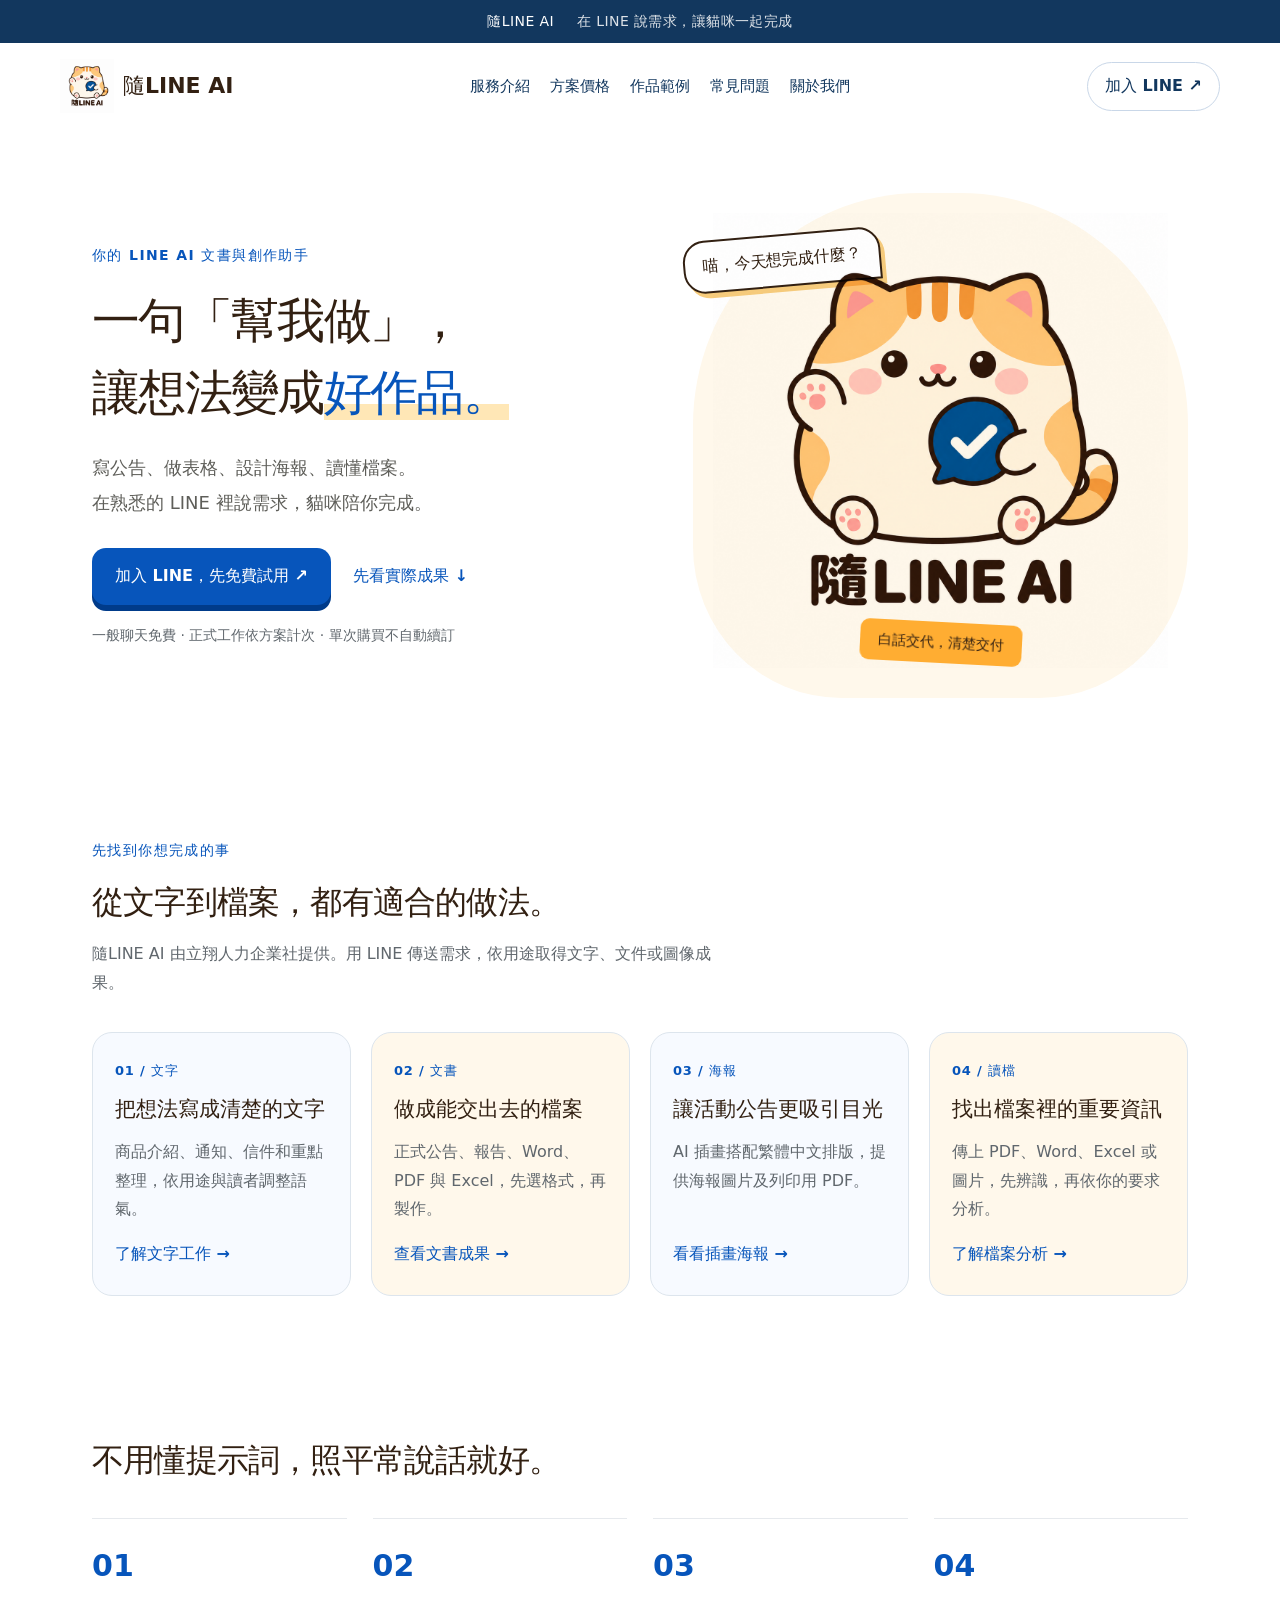
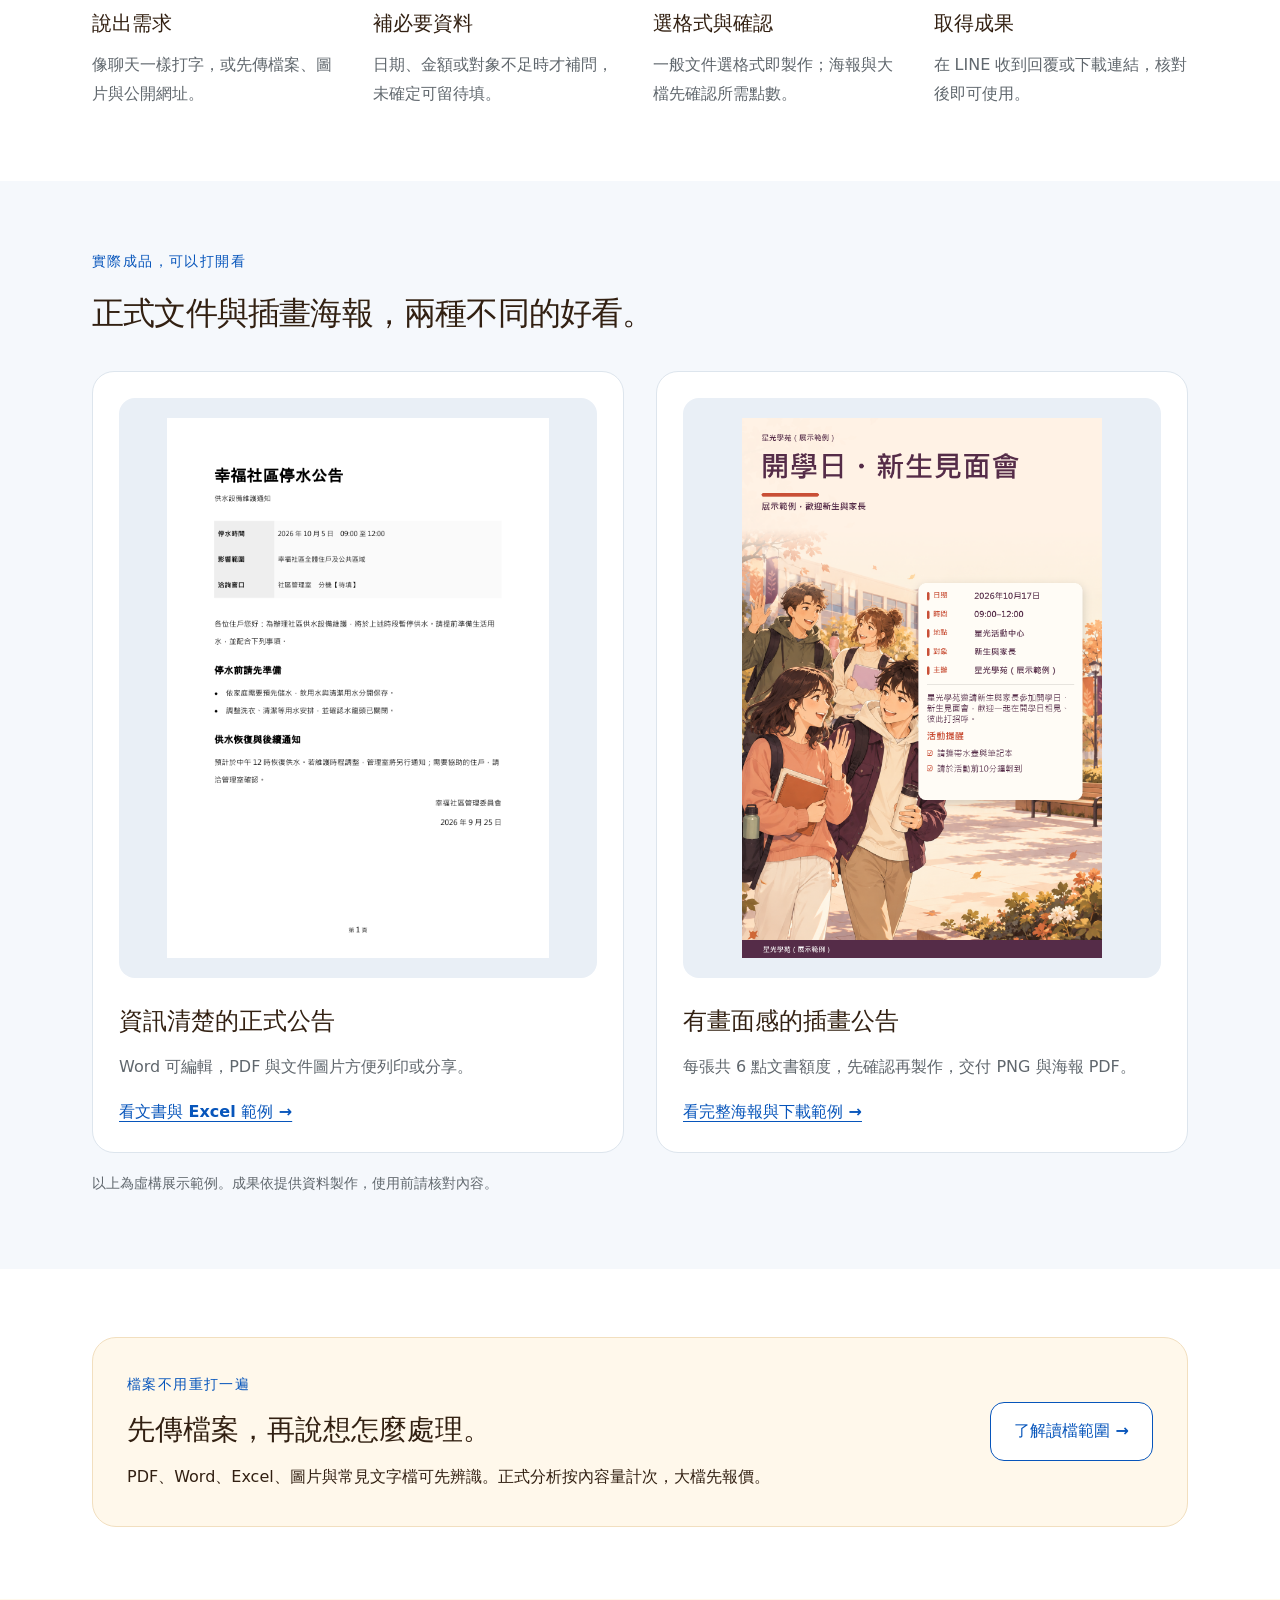
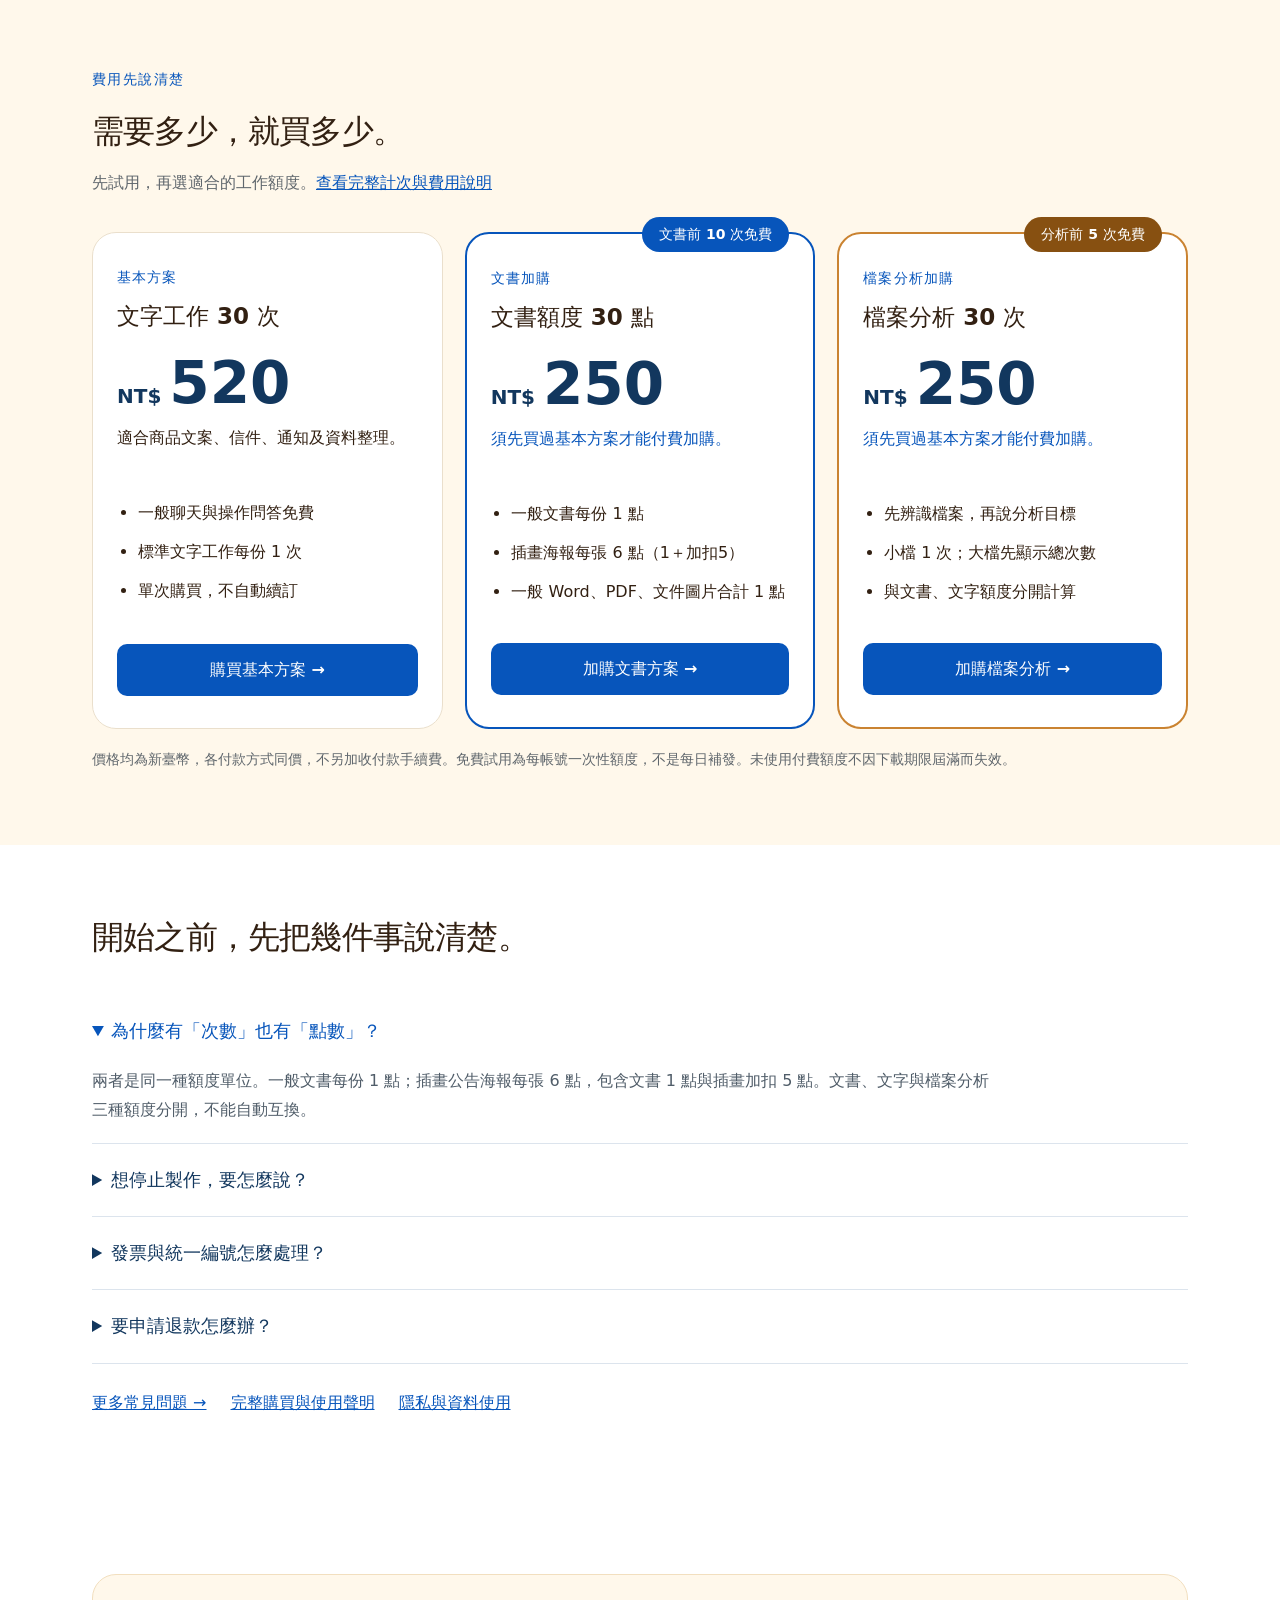
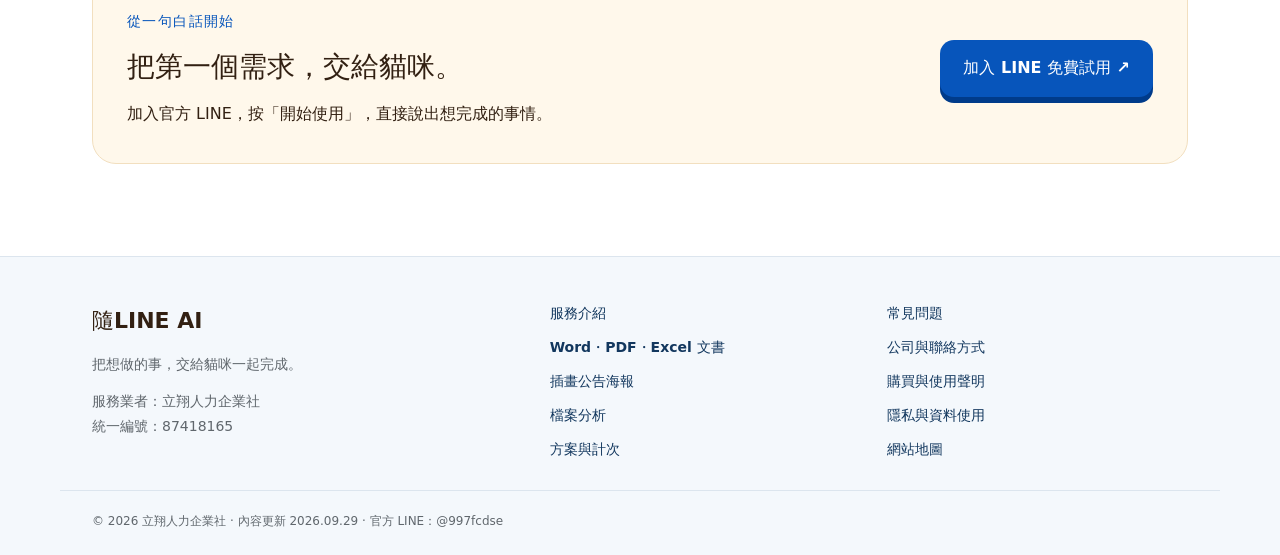
==== commit 5b6458b9: "Launch structured public website with search discovery and verified service pages Organize the site " ====
--- a/index.html
+++ b/index.html
@@ -1,35 +1,9 @@
-<!doctype html>
-<html lang="zh-Hant">
-<head>
-<meta charset="utf-8"><meta name="viewport" content="width=device-width,initial-scale=1">
-<meta name="description" content="隨LINE AI 透過 LINE 協助撰寫文字、整理需求與製作公告，提供 Word、PDF、圖片與 Excel 表格。查看次數方案、使用方式及退款申請說明。">
-<title>隨LINE AI｜把想做的事，交給貓咪助手</title>
-<link rel="icon" href="logo.png"><link rel="stylesheet" href="style.css?v=20260925c">
-</head>
-<body>
-<a class="skip" href="#main">跳到主要內容</a>
-<div class="preview">隨LINE AI 試營運 <span>加入 LINE，先試用，再按需要購買</span></div>
-<header><a class="brand" href="#main"><img src="logo.png" alt="隨LINE AI 肥橘貓標誌"><strong>隨LINE AI</strong></a><nav aria-label="主要導覽"><a href="#how">怎麼使用</a><a href="#plans">方案價格</a><a href="#policies">服務說明</a><a class="small-cta" href="https://line.me/R/ti/p/%40997fcdse">LINE 找貓咪</a></nav></header>
-<main id="main">
-<section class="hero wrap">
- <div class="hero-copy"><p class="eyebrow">會寫文書，也能讀懂你的檔案</p><h1>把想做的事說出來，<br>剩下的，<em>一起完成。</em></h1><p class="lead">從一句需求，到一份有條理的正式文件。<br>寫公告、做表格，或傳上合約整理重點，都在 LINE 完成。</p><div class="actions"><a class="button primary" href="https://line.me/R/ti/p/%40997fcdse">加入 LINE 開始使用 <span aria-hidden="true">↗</span></a><a class="text-link" href="#sample">看看文書成果 ↓</a></div><p class="fine">加入 LINE 後按「開始使用」即可啟用，不需要邀請碼。</p></div>
- <div class="hero-art"><span class="bubble">喵，今天想完成什麼？</span><img src="logo.png" alt="抱著深藍色對話框的肥橘貓，粉紅肉球與橘色條紋"><span class="note">需求直接處理，大檔先報次數</span></div>
-</section>
-<section class="features wrap" aria-label="服務內容"><article><span>01 / 寫作</span><h2>把話寫得更清楚</h2><p>商品介紹、通知、信件與文字整理，依你的目的和讀者調整語氣。</p></article><article><span>02 / 文書</span><h2>把公告排成正式文件</h2><p>先補齊對象、日期與重點，再製作可編輯、列印或分享的檔案。</p></article><article><span>03 / 讀檔</span><h2>把檔案交給貓咪整理</h2><p>上傳 Word、PDF、Excel 或圖片，找出內容重點、日期金額與待確認事項，也能依要求重建修改稿。</p></article></section>
-<section id="how" class="section wrap"><div class="section-heading"><p class="eyebrow">簡單說，就能開始</p><h2>從一句需求，到一份成果。</h2></div><ol class="steps"><li><b>說出需求</b><p>在 LINE 打字交代，例如「幫我寫社區停水公告」。</p></li><li><b>補齊資料</b><p>貓咪會問必要的日期、對象與內容；未確定的資料可以先留空。</p></li><li><b>選格式就製作</b><p>製作文書先選格式；一般檔案選好即開始，插畫海報每張6點會先確認。大檔分析另行報次數。</p></li><li><b>查看與下載</b><p>收到完成通知後下載檔案，也能從「我的工作」再次取得連結。</p></li></ol></section>
-<section id="plans" class="section pricing"><div class="wrap"><div class="section-heading"><p class="eyebrow">需要多少，就買多少</p><h2>次數分開算，價格先說清楚。</h2><p>先免費試用，再決定是否購買。點選方案後，依畫面引導從自己的 LINE 取得付款連結，再由藍新處理。</p></div><div class="plan-grid"><article class="plan"><p class="plan-label">基本方案</p><h3>文字工作 30 次</h3><div class="price"><span>NT$</span>520</div><p class="plan-description">適合商品文案、通知、文字整理與日常規劃。</p><ul><li>每份標準文字工作使用 1 次</li><li>直接說需求，必要時才補問</li><li>購買次數不限使用期限</li><li>單次購買，不自動續訂</li></ul><a class="plan-status" href="buy-basic.html">購買基本方案 →</a></article><article class="plan addon"><span class="trial">文書前 10 次免費試用</span><p class="plan-label">文書加購包</p><h3>文書檔案 30 次</h3><div class="price"><span>NT$</span>250</div><p class="requirement">須先買過基本 30 次方案，才可付費加購。</p><ul><li>正式公告及一般文書擬稿、排版</li><li>Excel 名單、收支與簡單計算表格，每份 1 次</li><li>一般文件的 Word、PDF、文件圖片合計 1 次</li><li>插畫公告海報每張 6 點（1＋加扣5），先確認再製作</li><li>文書額度與基本文字額度分開</li><li>免費次數用完才使用加購額度</li></ul><a class="plan-status" href="buy-documents.html">加購文書方案 →</a></article><article class="plan scan-plan"><span class="trial">檔案分析前 5 次免費</span><p class="plan-label">檔案分析加購包</p><h3>檔案分析 30 次</h3><div class="price"><span>NT$</span>250</div><p class="requirement">須先買過基本 30 次方案，才可付費加購。</p><ul><li>讀取 PDF、Office、簡報、文字及圖片</li><li>整理重點、日期、金額及待確認事項</li><li>先傳檔案辨識，再說想做什麼</li><li>小檔 1 次；大檔先報次數再確認</li><li>分析、文書、文字額度各自計算</li></ul><a class="plan-status" href="buy-scans.html">加購檔案分析 →</a></article></div><p class="pricing-note">所有金額以新臺幣表示，各付款方式同價，不另加收付款手續費。未使用額度不因檔案下載期限屆滿而失效。每個 LINE 帳號有一次性的 10 次文字、10 次文書、5 次檔案分析免費額度，不是每日補發。每天最多整理 20 次新需求；已購買的剩餘額度可持續保留。</p></div></section>
-<section id="sample" class="section sample-showcase"><div class="wrap"><div class="section-heading"><p class="eyebrow">先看成果，再決定</p><h2>交出去的文件，<br>也要讓人一眼看懂。</h2><p>清楚的標題、好找的重點、分明的章節。依文件用途安排版面，必要內容完整保留。</p></div><div class="sample-stage"><div class="sample-copy"><span class="sample-tag">公告範例 · 實際檔案</span><h3>重要資訊<br>不用從一大段字裡找。</h3><p>把停水時間、影響範圍與聯絡窗口放在前面，再交代住戶需要配合的事項。讀得清楚，也方便列印張貼。</p><ul class="sample-benefits"><li>時間與對象清楚呈現</li><li>正文分段，配合事項逐點說明</li><li>Word 可編輯，PDF 與圖片方便分享</li></ul><div class="sample-downloads"><a href="sample.docx" download>下載 Word ↗</a><a href="sample.pdf" target="_blank" rel="noopener">查看 PDF ↗</a><a href="announcement.png" download>下載圖片 ↗</a><a href="sample.xlsx" download>下載 Excel 範例 ↗</a></div><p class="sample-caption">此公告及商品表格均為虛構展示範例。Word、PDF與圖片皆為這份公告的實際檔案。</p></div><figure class="sample-paper"><img src="announcement.png" alt="新版幸福社區停水公告，清楚列出時間、影響範圍、配合事項及發文單位" loading="lazy"><figcaption>由同一份 Word 產生 PDF 與圖片</figcaption></figure></div><div class="format-strip"><span>先用白話說需求</span><span>→</span><span>選檔案格式</span><span>→</span><span>選好即製作</span><span>→</span><span>下載並核對使用</span></div><p class="fine">公告、信件、企劃與報告會依用途排版；Excel 提供可編輯表格及支援的基本計算。內容依提供資料製作，不保證複雜版面或官方範本完全相同。成果完成後可下載 7 天。</p></div></section>
-<section id="poster" class="section sample-showcase"><div class="wrap"><div class="section-heading"><p class="eyebrow">新功能 · 插畫公告海報</p><h2>一句白話，<br>變成一張想讓人多看一眼的公告。</h2><p>依主題繪製插畫，再把標題、日期與重點清楚排上去。活動招生、社區公告、開幕宣傳，都可以先說你的需求。</p></div><div class="sample-stage"><div class="sample-copy"><span class="sample-tag">系統實際製作 · 虛構活動範例</span><h3>有插畫，也有<br>清楚好讀的重要資訊。</h3><p>從「製作文書檔案」選擇「插畫公告海報」，或直接說「幫我設計一張活動海報」。不必先懂設計，風格可以交給 AI 安排。</p><ul class="sample-benefits"><li>AI 插畫背景搭配清楚的繁體中文排版</li><li>交付高清 PNG 圖片與海報 PDF</li><li><strong>每張6點文書額度：原1點＋設計加扣5點</strong></li><li>先顯示6點報價，確認才製作；失敗退回</li></ul><div class="sample-downloads"><a href="poster-example.png" download>下載海報範例 ↗</a><a href="poster-example.pdf" target="_blank" rel="noopener">查看海報 PDF ↗</a></div><p class="sample-caption">此為虛構展示活動。海報不含可編輯Word；重新製作新海報會再確認6點。一般文件圖片仍使用1次。請核對內容後使用。</p></div><figure class="sample-paper"><img src="poster-example.png" alt="星光學苑虛構開學活動插畫海報範例" loading="lazy"><figcaption>AI 插畫＋獨立文字排版，1200 × 1800 像素</figcaption></figure></div></div></section>
-<section id="scan" class="section wrap scan-explainer"><div><p class="eyebrow">新功能 · 檔案分析</p><h2>不用重打一遍，<br>直接傳檔案、圖片或網址。</h2><p class="lead">例如：「幫我整理這份服務契約的付款時間、雙方義務和需要確認的地方。」</p><a class="button primary" href="https://line.me/R/oaMessage/%40997fcdse/?%E6%8E%83%E6%8F%8F%E6%AA%94%E6%A1%88">到 LINE 試用檔案分析 ↗</a></div><div class="scan-guide"><h3>先知道這幾件事</h3><ol><li>首次先確認附件處理說明，之後傳檔案或圖片，AI 先簡短辨識，再等你說要做什麼。</li><li>初步辨識不扣次數，網址與附件合計每天最多 20 份；只讀部分時會標明範圍。需要背景知識時補查公開資料，仍不確定就明說。</li><li>接著直接說「整理重點」或「幫我修改」，才開始正式處理並計次。也可以先說要求再傳檔。大檔先確認次數，製作檔案先選格式。</li></ol><p class="fine">貼公開 HTTPS 網址可先讀取指定頁面的主要文字，再等待你的需求；網頁文字分析使用文字次數，產檔使用文書次數，不扣檔案分析額度。需要登入、付費、驗證或互動載入時可能無法讀取；不代表看完網站所有頁面或圖片／影片。一次一個網址，單頁正文最多 80,000 字；讀不到就說明，不用其他網頁代替。<br>PDF 可分批分析數百頁：目前單檔最多 1,000 頁、50MB，文字最多 200 萬字。PDF／簡報每 20 頁算 1 次；其他格式每 100,000 字或 20 張圖算 1 次，取較大值。大檔先顯示總次數，確認後才扣次；未完成全數退回。支援常見 Office、OpenDocument、圖片、TXT、CSV、JSON、HTML、程式碼等。密碼、巨集、損壞檔或專用格式可能無法讀取；嵌入物件、影音、修訂或模糊文字等限制會說明。</p></div></section>
-<section class="section menu-section"><div class="wrap"><div class="section-heading"><p class="eyebrow">熟悉的聊天室，多一位助手</p><h2>在 LINE 找到你要的功能。</h2></div><div class="menus"><figure><img src="menu-home.jpg" alt="第一頁橘貓選單：開始幫我做、我的工作、購買次數、剩餘次數、我的喜好、退款與說明、下一頁" loading="lazy"><figcaption>第一頁 · 日常工作與次數查詢</figcaption></figure><figure><img src="menu-documents.jpg" alt="第二頁橘貓選單：加購、製作文書檔案、上一頁" loading="lazy"><figcaption>第二頁 · 文書製作與加購</figcaption></figure></div><p class="fine">翻頁直接切換選單。功能按鈕先把文字放到輸入欄，由你自行送出；建議使用手機版 LINE。</p></div></section>
-<section id="policies" class="section wrap policies"><div class="section-heading"><p class="eyebrow">開始之前，先看清楚</p><h2>服務、付款與資料使用說明。</h2></div>
-<details open><summary>工作次數與交付方式</summary><div><p>本服務由立翔人力企業社提供，透過「隨LINE AI」官方 LINE 接受文字需求。AI 會先整理內容與必要資訊，文書工作另提供格式選擇。一般聊天與問答免費。明確要求文字作品或專項查找整理資料時，同意直接處理模式後每份保留1次；一般文書選格式後保留1次。插畫公告海報每張共6點文書額度（1＋加扣5），先顯示報價並確認後才製作。大檔需多次額度時先報價並確認。完成後交付文字或檔案下載連結。製作失敗且未交付成果時，退回該次工作額度。</p><p>Excel 表格每份使用 1 次文書額度。同一份一般文書的 Word、PDF 和文件圖片合計使用 1 次文書額度；插畫公告海報每張6點，交付PNG與海報PDF，不含可編輯海報Word。重新製作新海報前也會確認6點，失敗或取消未完成工作退回原免費及付費額度。下載已完成的檔案不重複扣次。文字、文書與檔案分析三種額度分開，不自動互換。大型或超出範圍的需求，須另確認工作內容及所需額度，未確認前不執行。</p><p>現已提供上傳檔案初步辨識、分析及依要求重建修改稿。未先指定工作時，先免費初步辨識（網址與附件合計每天最多20份）並等待需求；這不等於完成全文分析。公開HTTPS網頁可先讀指定頁文字，再按需求使用文字或文書額度；不代表分析整站或圖片、影片、互動功能。可補查去識別化的公開通用背景，不把完整附件或個資拿去搜尋。需要時可直接說「停止」；尚未完成工作的保留次數退回，已完成的成果保留。小檔分析使用1次；大檔依頁數或內容量先列出次數，確認後才處理。另行追問或修改是新工作，同樣先說明所需額度，不重複扣文書額度。檔案會交由OpenAI處理，請只傳你有權使用且必要的資料。無法辨識會說明，不保證原始版面、圖形、公式或修訂紀錄完整還原。付費保存延長、代寄公告及代客操作其他網站尚未提供。</p><p>AI 可能產生錯誤。使用前請核對人名、日期、數字與內容；缺少資料時應補充或保留待填欄位。涉及法律、醫療或財務決策的內容，應另由適當專業人士確認。</p></div></details>
-<details><summary>付款與加購條件</summary><div><p>基本文字方案為 30 次／NT$520；文書與檔案分析付費加購包各為 30 次／NT$250，須先有一筆有效且已確認付款的基本 30 次方案紀錄。文書前 10 次、檔案分析前 5 次免費試用，為每個帳號一次性額度，不是每日補發。</p><p>文書方案包含該份文書的擬稿及檔案製作，使用文書額度，不重複扣基本文字額度。單次購買，不自動續訂或補購。額度以系統確認金流付款成功後入帳，不以截圖或付款返回頁作為唯一依據。</p><p>本服務透過藍新「懶人管理系統」商店收款，業者為立翔人力企業社。支援信用卡一次付清及 Apple Pay、Google Pay、Samsung Pay；實際顯示依裝置與藍新支援情況而定。各方式同價，不另加收付款手續費。只從官方 LINE「購買次數」或「加購」開啟付款，不需自行匯款。</p></div></details>
-<details><summary>取消、成果問題與退款申請</summary><div><p>工作確認前可取消，不扣次數。已開始製作的工作如有問題，請在 LINE 提出，提供工作編號及簡短說明。未完成或系統失敗的工作會退回該工作次數；退回次數與退回已支付款項是不同處理。</p><p>需要申請退款時，可在 LINE 點「退款與說明」，再依提示傳送「退款申請：訂單編號（原因可不填）」。請提供訂單或工作編號，不需提供信用卡完整卡號、密碼或驗證碼。業者將查看購買、使用與交付紀錄，回覆處理方式；提出申請不代表已核准或已完成退款。</p><p>未使用額度、已交付服務及有瑕疵的成果，依個別交易情形與適用法令處理。不以「付款後一律不退款」排除消費者權利；本頁也不把所有 AI 服務一律認定為七日解除權的例外。若個別服務依法適用例外，須在提供前另行清楚告知並取得必要同意。依法應退還的款項，不因尚在人工審核就被免除。</p><p>退款採人工處理，請保留訂單編號；不要在 LINE 傳送信用卡完整卡號或驗證碼。</p></div></details>
-<details><summary>人工開票與寄送時間</summary><div><p>付款前請填寫並再次確認收件信箱；需要統編者請選公司／行號，填寫正確抬頭及統編。初期由業者人工開票，系統留下待開票紀錄並通知業者，核對後寄至你所填的信箱。目前未啟用綠界自動開票。</p><p>付款確認後，寄送作業預計5～7日內完成；仍依實際交易及法定時點開立、傳輸與交付，不因作業時間延後法定期限。付款收據或開票提醒不等於正式發票。未收到或資料需更正，請聯絡客服。</p></div></details><details><summary>檔案保存與下載</summary><div><p>文書完成後提供 7 天下載期限。請在期限內把需要的檔案保存到自己的裝置；已下載的檔案不會因連結到期而消失。查看或下載不會重設期限，也不重複扣次。</p><p>下載連結可直接取得該份成果，請妥善保存，勿轉傳給不相關的人。若下載連結失效，可回 LINE「我的工作」取得新連結。到期後停止提供下載；付費延長目前尚未開放。</p><p>7 天指成果的可下載期間，不代表所有服務紀錄與備份均在第 7 天自動刪除。資料清理機制仍在完善中，如需查詢或申請刪除，請透過 LINE 聯絡業者。</p></div></details>
-<details><summary>隱私與資料使用</summary><div><p>為提供服務，我們會處理你的 LINE 識別碼、傳送的需求與補充內容、工作成果、額度紀錄，以及你主動提出的客服或退款資料。購買時另處理訂單、付款結果、收件信箱、發票類型、公司抬頭及統編；請勿在聊天室傳送信用卡完整卡號、密碼或驗證碼。</p><p>需求、上傳附件及分析內容會由 OpenAI API 處理，訊息收發使用 LINE，服務程式、帳務紀錄與成果檔案由 Render 雲端主機保存；付款由藍新處理；內部開票提醒及客服信件使用Google Gmail。資料可能涉及境外處理。請先以非敏感資料試用，避免提供不必要的個人、醫療、身分或其他機密資訊。本商品頁不提供檔案上傳或需求輸入表單。</p><p>我們只在你明確同意後保存個人喜好。你可在 LINE 查看、更新或要求清除喜好，並透過客服申請查詢、更正或刪除其他資料；依法或為必要的交易、爭議處理而須保留者，將說明原因。拒絕提供完成工作必要的資料時，可能無法執行該工作。</p><p>帳號、剩餘次數、訂單、工作與客服紀錄會保存在服務資料庫，用於交付、查詢及爭議處理。資料庫每 6 小時備份至主機持久磁碟，另使用主機供應商的磁碟快照。成果下載期限為 7 天；到期後不自動刪除所有紀錄與備份，如需查詢或申請刪除請聯絡客服。</p></div></details>
-</section>
-<section id="contact" class="contact wrap"><div><p class="eyebrow">有問題，回 LINE 找我們</p><h2>需求、成果、退款，<br>都從同一個地方詢問。</h2></div><div><p><b>服務品牌</b>　隨LINE AI<br><b>服務業者</b>　立翔人力企業社<br><b>統一編號</b>　87418165<br><b>代表人</b>　蕭亘能<br><b>營業地址</b>　桃園市平鎮區龍恩里游泳路163號<br><b>客服信箱</b>　<a href="mailto:qwes4572768@gmail.com">qwes4572768@gmail.com</a><br><b>收款商店</b>　懶人管理系統（藍新金流）<br><b>官方 LINE</b>　@997fcdse</p><a class="button primary" href="https://line.me/R/oaMessage/%40997fcdse/?%E6%88%91%E6%83%B3%E8%A9%A2%E5%95%8F%E9%9A%A8LINE%20AI%E6%9C%8D%E5%8B%99">LINE 聯絡我們 ↗</a><p class="fine">此連結只預填詢問文字，需由你送出。人工客服不保證即時回覆。</p></div></section>
-</main>
-<footer class="wrap"><a class="brand" href="#main">隨LINE AI</a><p>© 2026 立翔人力企業社 · 版本日期 2026.09.26</p><a href="terms.html">完整購買與使用聲明</a></footer>
-</body></html>
+<!doctype html>
+<html lang="zh-Hant-TW"><head><meta charset="utf-8"><meta name="viewport" content="width=device-width,initial-scale=1"><title>隨LINE AI｜LINE AI 文書、檔案分析與公告海報助手</title><meta name="description" content="隨LINE AI 是立翔人力企業社提供的 LINE AI 助手。用白話製作 Word、PDF、Excel、插畫公告海報，或分析檔案；一般聊天免費，正式工作依方案計次。"><meta name="robots" content="index, follow, max-image-preview:large"><meta name="theme-color" content="#12375e"><link rel="canonical" href="https://sui-line-ai-website.onrender.com/"><link rel="icon" href="logo.png"><link rel="stylesheet" href="style.css?v=20260925c"><link rel="stylesheet" href="site.css?v=20260929a"><meta property="og:locale" content="zh_TW"><meta property="og:type" content="website"><meta property="og:site_name" content="隨LINE AI"><meta property="og:title" content="隨LINE AI｜LINE AI 文書、檔案分析與公告海報助手"><meta property="og:description" content="隨LINE AI 是立翔人力企業社提供的 LINE AI 助手。用白話製作 Word、PDF、Excel、插畫公告海報，或分析檔案；一般聊天免費，正式工作依方案計次。"><meta property="og:url" content="https://sui-line-ai-website.onrender.com/"><meta property="og:image" content="https://sui-line-ai-website.onrender.com/logo.png"><meta property="og:image:width" content="1254"><meta property="og:image:height" content="1254"><meta property="og:image:alt" content="隨LINE AI 肥橘貓品牌標誌"><meta name="twitter:card" content="summary_large_image"><meta name="twitter:title" content="隨LINE AI｜LINE AI 文書、檔案分析與公告海報助手"><meta name="twitter:description" content="隨LINE AI 是立翔人力企業社提供的 LINE AI 助手。用白話製作 Word、PDF、Excel、插畫公告海報，或分析檔案；一般聊天免費，正式工作依方案計次。"><meta name="twitter:image" content="https://sui-line-ai-website.onrender.com/logo.png"><meta name="google-site-verification" content="x0WblfUFArljQ_lmVSK1fXrbanlaECHnUepoATUaet0"><meta name="msvalidate.01" content="09B84E51F461CCE9CAEA2946B759A921"><script type="application/ld+json">{"@context":"https://schema.org","@graph":[{"@type":"Organization","@id":"https://sui-line-ai-website.onrender.com/#organization","name":"隨LINE AI","legalName":"立翔人力企業社","url":"https://sui-line-ai-website.onrender.com/","logo":{"@type":"ImageObject","url":"https://sui-line-ai-website.onrender.com/logo.png","width":1254,"height":1254},"email":"qwes4572768@gmail.com","taxID":"87418165","address":{"@type":"PostalAddress","streetAddress":"龍恩里游泳路163號","addressLocality":"平鎮區","addressRegion":"桃園市","addressCountry":"TW"},"sameAs":["https://line.me/R/ti/p/%40997fcdse"]},{"@type":"WebSite","@id":"https://sui-line-ai-website.onrender.com/#website","name":"隨LINE AI","alternateName":"Sui LINE AI","url":"https://sui-line-ai-website.onrender.com/","inLanguage":"zh-Hant-TW","publisher":{"@id":"https://sui-line-ai-website.onrender.com/#organization"}},{"@type":"WebPage","@id":"https://sui-line-ai-website.onrender.com/#page","url":"https://sui-line-ai-website.onrender.com/","name":"隨LINE AI｜LINE AI 文書、檔案分析與公告海報助手","description":"隨LINE AI 是立翔人力企業社提供的 LINE AI 助手。用白話製作 Word、PDF、Excel、插畫公告海報，或分析檔案；一般聊天免費，正式工作依方案計次。","inLanguage":"zh-Hant-TW","isPartOf":{"@id":"https://sui-line-ai-website.onrender.com/#website"},"about":{"@id":"https://sui-line-ai-website.onrender.com/#organization"},"dateModified":"2026-09-29"}]}</script></head><body class="site-shell"><a class="skip" href="#main">跳到主要內容</a><div class="preview">隨LINE AI <span>在 LINE 說需求，讓貓咪一起完成</span></div><header class="site-header"><a class="brand" href="/"><img src="logo.png" width="1254" height="1254" alt="隨LINE AI 肥橘貓標誌"><strong>隨LINE AI</strong></a><nav class="desktop-nav" aria-label="主要導覽"><a href="services.html">服務介紹</a><a href="pricing.html">方案價格</a><a href="documents.html">作品範例</a><a href="faq.html">常見問題</a><a href="about.html">關於我們</a></nav><a class="small-cta" href="https://line.me/R/ti/p/%40997fcdse">加入 LINE ↗</a><details class="mobile-nav"><summary>探索網站</summary><nav aria-label="手機導覽"><a href="services.html">服務介紹</a><a href="pricing.html">方案價格</a><a href="documents.html">作品範例</a><a href="faq.html">常見問題</a><a href="about.html">關於我們</a><a href="posters.html">插畫海報</a><a href="file-analysis.html">檔案分析</a></nav></details></header><main id="main">
+<section class="hero wrap"><div class="hero-copy"><p class="eyebrow">你的 LINE AI 文書與創作助手</p><h1>一句「幫我做」，<br>讓想法變成<em>好作品。</em></h1><p class="lead">寫公告、做表格、設計海報、讀懂檔案。<br>在熟悉的 LINE 裡說需求，貓咪陪你完成。</p><div class="actions"><a class="button primary" href="https://line.me/R/ti/p/%40997fcdse">加入 LINE，先免費試用 ↗</a><a class="text-link" href="#sample">先看實際成果 ↓</a></div><p class="fine">一般聊天免費 · 正式工作依方案計次 · 單次購買不自動續訂</p></div><div class="hero-art"><span class="bubble">喵，今天想完成什麼？</span><img src="logo.png" width="1254" height="1254" fetchpriority="high" alt="抱著深藍對話框的肥橘貓，隨LINE AI 品牌角色"><span class="note">白話交代，清楚交付</span></div></section>
+<section class="wrap section"><div class="section-heading"><p class="eyebrow">先找到你想完成的事</p><h2>從文字到檔案，都有適合的做法。</h2><p>隨LINE AI 由立翔人力企業社提供。用 LINE 傳送需求，依用途取得文字、文件或圖像成果。</p></div><div class="service-grid"><article class="service-card"><span class="card-number">01 / 文字</span><h3>把想法寫成清楚的文字</h3><p>商品介紹、通知、信件和重點整理，依用途與讀者調整語氣。</p><a href="services.html#writing">了解文字工作 →</a></article><article class="service-card"><span class="card-number">02 / 文書</span><h3>做成能交出去的檔案</h3><p>正式公告、報告、Word、PDF 與 Excel，先選格式，再製作。</p><a href="documents.html">查看文書成果 →</a></article><article class="service-card"><span class="card-number">03 / 海報</span><h3>讓活動公告更吸引目光</h3><p>AI 插畫搭配繁體中文排版，提供海報圖片及列印用 PDF。</p><a href="posters.html">看看插畫海報 →</a></article><article class="service-card"><span class="card-number">04 / 讀檔</span><h3>找出檔案裡的重要資訊</h3><p>傳上 PDF、Word、Excel 或圖片，先辨識，再依你的要求分析。</p><a href="file-analysis.html">了解檔案分析 →</a></article></div></section>
+<section id="how" class="wrap section"><div class="section-heading"><h2>不用懂提示詞，照平常說話就好。</h2></div><ol class="steps"><li><b>說出需求</b><p>像聊天一樣打字，或先傳檔案、圖片與公開網址。</p></li><li><b>補必要資料</b><p>日期、金額或對象不足時才補問，未確定可留待填。</p></li><li><b>選格式與確認</b><p>一般文件選格式即製作；海報與大檔先確認所需點數。</p></li><li><b>取得成果</b><p>在 LINE 收到回覆或下載連結，核對後即可使用。</p></li></ol></section>
+<section id="sample" class="section sample-showcase"><div class="wrap"><div class="section-heading"><p class="eyebrow">實際成品，可以打開看</p><h2>正式文件與插畫海報，兩種不同的好看。</h2></div><div class="showcase-grid"><article><a href="documents.html"><img src="announcement.png" width="1132" height="1600" loading="lazy" alt="幸福社區停水公告虛構範例，包含時間、範圍與提醒"></a><h3>資訊清楚的正式公告</h3><p>Word 可編輯，PDF 與文件圖片方便列印或分享。</p><a href="documents.html">看文書與 Excel 範例 →</a></article><article id="poster"><a href="posters.html"><img src="poster-example.png" width="1200" height="1800" loading="lazy" alt="星光學苑虛構開學活動海報，插畫搭配日期與活動提醒"></a><h3>有畫面感的插畫公告</h3><p>每張共 6 點文書額度，先確認再製作，交付 PNG 與海報 PDF。</p><a href="posters.html">看完整海報與下載範例 →</a></article></div><p class="fine">以上為虛構展示範例。成果依提供資料製作，使用前請核對內容。</p></div></section>
+<section id="scan" class="wrap section"><div class="callout"><div><p class="eyebrow">檔案不用重打一遍</p><h2>先傳檔案，再說想怎麼處理。</h2><p>PDF、Word、Excel、圖片與常見文字檔可先辨識。正式分析按內容量計次，大檔先報價。</p></div><a class="button secondary" href="file-analysis.html">了解讀檔範圍 →</a></div></section>
+<section id="plans" class="section pricing"><div class="wrap"><div class="section-heading"><p class="eyebrow">費用先說清楚</p><h2>需要多少，就買多少。</h2><p>先試用，再選適合的工作額度。<a href="pricing.html">查看完整計次與費用說明</a></p></div><div class="plan-grid"><article class="plan"><p class="plan-label">基本方案</p><h3>文字工作 30 次</h3><div class="price"><span>NT$</span>520</div><p>適合商品文案、信件、通知及資料整理。</p><ul><li>一般聊天與操作問答免費</li><li>標準文字工作每份 1 次</li><li>單次購買，不自動續訂</li></ul><a class="plan-status" href="buy-basic.html">購買基本方案 →</a></article><article class="plan addon"><span class="trial">文書前 10 次免費</span><p class="plan-label">文書加購</p><h3>文書額度 30 點</h3><div class="price"><span>NT$</span>250</div><p class="requirement">須先買過基本方案才能付費加購。</p><ul><li>一般文書每份 1 點</li><li>插畫海報每張 6 點（1＋加扣5）</li><li>一般 Word、PDF、文件圖片合計 1 點</li></ul><a class="plan-status" href="buy-documents.html">加購文書方案 →</a></article><article class="plan scan-plan"><span class="trial">分析前 5 次免費</span><p class="plan-label">檔案分析加購</p><h3>檔案分析 30 次</h3><div class="price"><span>NT$</span>250</div><p class="requirement">須先買過基本方案才能付費加購。</p><ul><li>先辨識檔案，再說分析目標</li><li>小檔 1 次；大檔先顯示總次數</li><li>與文書、文字額度分開計算</li></ul><a class="plan-status" href="buy-scans.html">加購檔案分析 →</a></article></div><p class="fine">價格均為新臺幣，各付款方式同價，不另加收付款手續費。免費試用為每帳號一次性額度，不是每日補發。未使用付費額度不因下載期限屆滿而失效。</p></div></section>
+<section id="policies" class="wrap section"><div class="section-heading"><h2>開始之前，先把幾件事說清楚。</h2></div><details class="faq-item" open><summary>為什麼有「次數」也有「點數」？</summary><div><p>兩者是同一種額度單位。一般文書每份 1 點；插畫公告海報每張 6 點，包含文書 1 點與插畫加扣 5 點。文書、文字與檔案分析三種額度分開，不能自動互換。</p></div></details><details class="faq-item"><summary>想停止製作，要怎麼說？</summary><div><p>在 LINE 直接傳「停止」即可。尚未完成工作的保留額度會退回，已完成的成果保留。點數退回與已支付款項退款是不同流程。</p></div></details><details class="faq-item"><summary>發票與統一編號怎麼處理？</summary><div><p>付款前填寫收件信箱；需要公司發票時填寫抬頭及統一編號。初期由業者人工開票並寄送，作業預計 5～7 日，仍依實際交易及法定時點開立、傳輸與交付。付款通知不是正式發票。</p></div></details><details class="faq-item"><summary>要申請退款怎麼辦？</summary><div><p>在 LINE 傳「我的訂單」查詢訂單，再依系統提示或傳「退款申請：訂單編號」提出申請。客服會查核購買、使用與交付紀錄，依個別交易情形及適用法令處理；提出申請不代表款項已退回。</p></div></details><p class="link-row"><a href="faq.html">更多常見問題 →</a><a href="terms.html">完整購買與使用聲明</a><a href="privacy.html">隱私與資料使用</a></p></section><section class="wrap section"><div class="callout"><div><p class="eyebrow">從一句白話開始</p><h2>把第一個需求，交給貓咪。</h2><p>加入官方 LINE，按「開始使用」，直接說出想完成的事情。</p></div><a class="button primary" href="https://line.me/R/ti/p/%40997fcdse">加入 LINE 免費試用 ↗</a></div></section></main><footer class="site-footer"><div class="wrap footer-grid"><div><a class="brand" href="/">隨LINE AI</a><p>把想做的事，交給貓咪一起完成。</p><p>服務業者：立翔人力企業社<br>統一編號：87418165</p></div><nav aria-label="服務頁面"><a href="services.html">服務介紹</a><a href="documents.html">Word・PDF・Excel 文書</a><a href="posters.html">插畫公告海報</a><a href="file-analysis.html">檔案分析</a><a href="pricing.html">方案與計次</a></nav><nav aria-label="支援與公司資訊"><a href="faq.html">常見問題</a><a href="about.html">公司與聯絡方式</a><a href="terms.html">購買與使用聲明</a><a href="privacy.html">隱私與資料使用</a><a href="sitemap.xml">網站地圖</a></nav></div><div class="wrap footer-bottom">© 2026 立翔人力企業社 · 內容更新 <time datetime="2026-09-29">2026.09.29</time> · 官方 LINE：@997fcdse</div></footer></body></html>
--- a/site.css
+++ b/site.css
@@ -0,0 +1,5 @@
+.site-shell{line-height:1.8}.site-header{flex-wrap:wrap}.site-header .small-cta{color:var(--navy);font-weight:700;text-decoration:none;white-space:nowrap}.site-header nav{gap:20px}.mobile-nav{display:none}.page-hero{padding-top:46px;padding-bottom:18px;max-width:1160px}.page-hero h1{max-width:880px;font-size:clamp(30px,4vw,46px);line-height:1.5}.page-hero .lead{max-width:790px;margin-bottom:18px}.updated,.breadcrumbs{font-size:13px;color:var(--muted)}.breadcrumbs{padding-top:22px}.breadcrumbs a{text-decoration:none}.reading{max-width:860px;padding-top:30px}.reading h2{margin-top:42px;margin-bottom:16px;font-size:27px;line-height:1.5;color:var(--navy)}.reading h2:first-child{margin-top:0}.reading p{margin-bottom:18px}.reading li{margin-bottom:12px}.reading a{text-underline-offset:4px}.service-grid{display:grid;grid-template-columns:repeat(4,minmax(0,1fr));gap:20px}.service-card{border:1px solid #dde5ed;border-radius:20px;padding:26px 22px;background:#f7faff;display:flex;flex-direction:column}.service-card:nth-child(even){background:var(--cream)}.card-number{font-size:13px;font-weight:800;letter-spacing:.06em;color:var(--blue)}.service-card h3{font-size:21px;line-height:1.5;margin:12px 0}.service-card p{color:var(--muted);flex:1}.service-card>a{font-weight:800;text-decoration:none}.showcase-grid{display:grid;grid-template-columns:1fr 1fr;gap:32px}.showcase-grid article{border:1px solid #dde5ed;border-radius:22px;background:white;padding:26px}.showcase-grid article>a:first-child{display:block;background:#e9eff6;border-radius:16px;padding:20px}.showcase-grid img{width:100%;max-height:540px;object-fit:contain}.showcase-grid h3{font-size:24px;margin-top:22px;margin-bottom:10px}.showcase-grid p{color:var(--muted)}.showcase-grid a{font-weight:700;text-underline-offset:4px}.callout{background:var(--cream);border:1px solid #f2dfbf;border-radius:24px;padding:34px;display:flex;align-items:center;justify-content:space-between;gap:32px}.callout h2{font-size:28px;line-height:1.5;margin-bottom:12px}.callout p{max-width:650px;margin-bottom:0}.callout .eyebrow{margin-bottom:12px}.callout>a{flex-shrink:0}.secondary{border:1px solid var(--blue);color:var(--blue);background:white}.table-scroll{overflow-x:auto;overscroll-behavior-x:contain;margin:24px 0;border:1px solid #dae4ee;border-radius:15px}.table-scroll:focus-visible{outline:3px solid #ee8700;outline-offset:4px}table{width:100%;border-collapse:collapse;text-align:left;min-width:520px;font-size:15px}th,td{padding:17px 18px;vertical-align:top;border-bottom:1px solid #e3eaf0}thead th{color:var(--navy);background:#edf4fc;font-weight:800}tbody th{font-weight:700;min-width:125px}tr:last-child th,tr:last-child td{border-bottom:0}.example{border-left:4px solid var(--orange);background:var(--cream);border-radius:0 14px 14px 0;padding:22px 25px;margin:24px 0}.example p:last-child{margin-bottom:0}.faq-item{border-bottom:1px solid #dce4ed}.faq-item summary{padding:20px 28px 20px 0;font-size:18px}.faq-item>div{padding:0 0 18px;color:#505d69}.faq-item>div p{margin:0}.faq-item[open] summary{color:var(--blue)}.link-row{display:flex;gap:24px;flex-wrap:wrap;margin-top:25px}.company-data{display:grid;grid-template-columns:140px 1fr;border-top:1px solid #dce4ed;margin:24px 0}.company-data dt,.company-data dd{margin:0;padding:14px 0;border-bottom:1px solid #dce4ed}.company-data dt{font-weight:800;color:var(--navy)}.company-data dd{overflow-wrap:anywhere}.legal-content{max-width:900px;padding-top:30px}.legal-content h1{font-size:36px}.legal-content h2{font-size:24px;line-height:1.5;margin-top:38px}.legal-content p{line-height:1.9}.site-footer{display:block;background:#f4f8fc;margin-top:20px;padding-top:44px;padding-bottom:22px;font-size:14px;border-top:1px solid #dce5ee}.footer-grid{display:grid;grid-template-columns:1.4fr 1fr 1fr;gap:36px}.footer-grid p{margin-top:12px}.footer-grid nav{display:flex;flex-direction:column;gap:9px;align-items:flex-start}.footer-grid a{font-size:14px;font-weight:600}.footer-grid .brand{font-size:22px;color:var(--ink)}.footer-bottom{border-top:1px solid #dce5ee;padding-top:20px;margin-top:28px;font-size:12px}.site-shell .hero-copy .fine{max-width:600px}.sample-stage h2{font-size:30px;line-height:1.5}.site-shell .sample-stage{margin-top:20px;margin-bottom:25px}.site-shell .plan-grid .price{font-size:58px}
+@media(max-width:1050px){.site-header{gap:16px}.site-header .desktop-nav{gap:14px}.site-header .desktop-nav a{font-size:14px}.service-grid{grid-template-columns:repeat(2,minmax(0,1fr))}.callout{align-items:flex-start;flex-direction:column}}
+@media(max-width:800px){.site-header .desktop-nav{display:none}.site-header{position:relative;padding-bottom:12px}.site-header>.small-cta{margin-left:auto}.mobile-nav{display:block;flex-basis:100%;border-top:1px solid #e4e9ef}.mobile-nav>summary{padding:12px 0 0;font-size:15px}.mobile-nav nav{display:grid;grid-template-columns:1fr 1fr;gap:0;padding-top:12px}.mobile-nav nav a,.footer-grid nav a{display:block!important}.mobile-nav nav a{padding:10px 8px;color:var(--navy);font-size:15px;border-bottom:1px solid #e4e9ef}.footer-grid{grid-template-columns:1fr 1fr}.footer-grid>div{grid-column:1/-1}.reading{padding-top:25px}.page-hero{padding-top:30px}.showcase-grid{gap:18px}.showcase-grid article{padding:18px}.showcase-grid article>a:first-child{padding:12px}.showcase-grid h3{font-size:22px}}
+@media(max-width:600px){.service-grid,.showcase-grid{grid-template-columns:1fr}.service-card{padding:22px}.page-hero .lead{font-size:17px;line-height:1.8}.page-hero h1{font-size:31px}.reading h2{font-size:24px;margin-top:34px}.reading,.legal-content{overflow-wrap:anywhere}.breadcrumbs{font-size:12px;line-height:1.6}.callout{padding:25px;gap:24px}.callout h2{font-size:25px}.showcase-grid img{max-height:470px}.company-data{grid-template-columns:98px 1fr;font-size:15px;column-gap:12px}.site-footer nav{display:flex;gap:9px}.footer-grid{gap:20px}.footer-grid a{font-size:13px}.footer-bottom{font-size:12px}.site-shell .sample-stage{margin-left:18px;margin-right:18px}.site-shell .plan-grid .price{font-size:54px}.legal-content h1{font-size:30px}}
+@media print{.site-header,.site-footer,.callout,.breadcrumbs{display:none}.reading,.legal-content{max-width:none}.faq-item>div{display:block!important}.service-grid,.showcase-grid{grid-template-columns:1fr 1fr}.table-scroll{overflow:visible}table{min-width:0}}
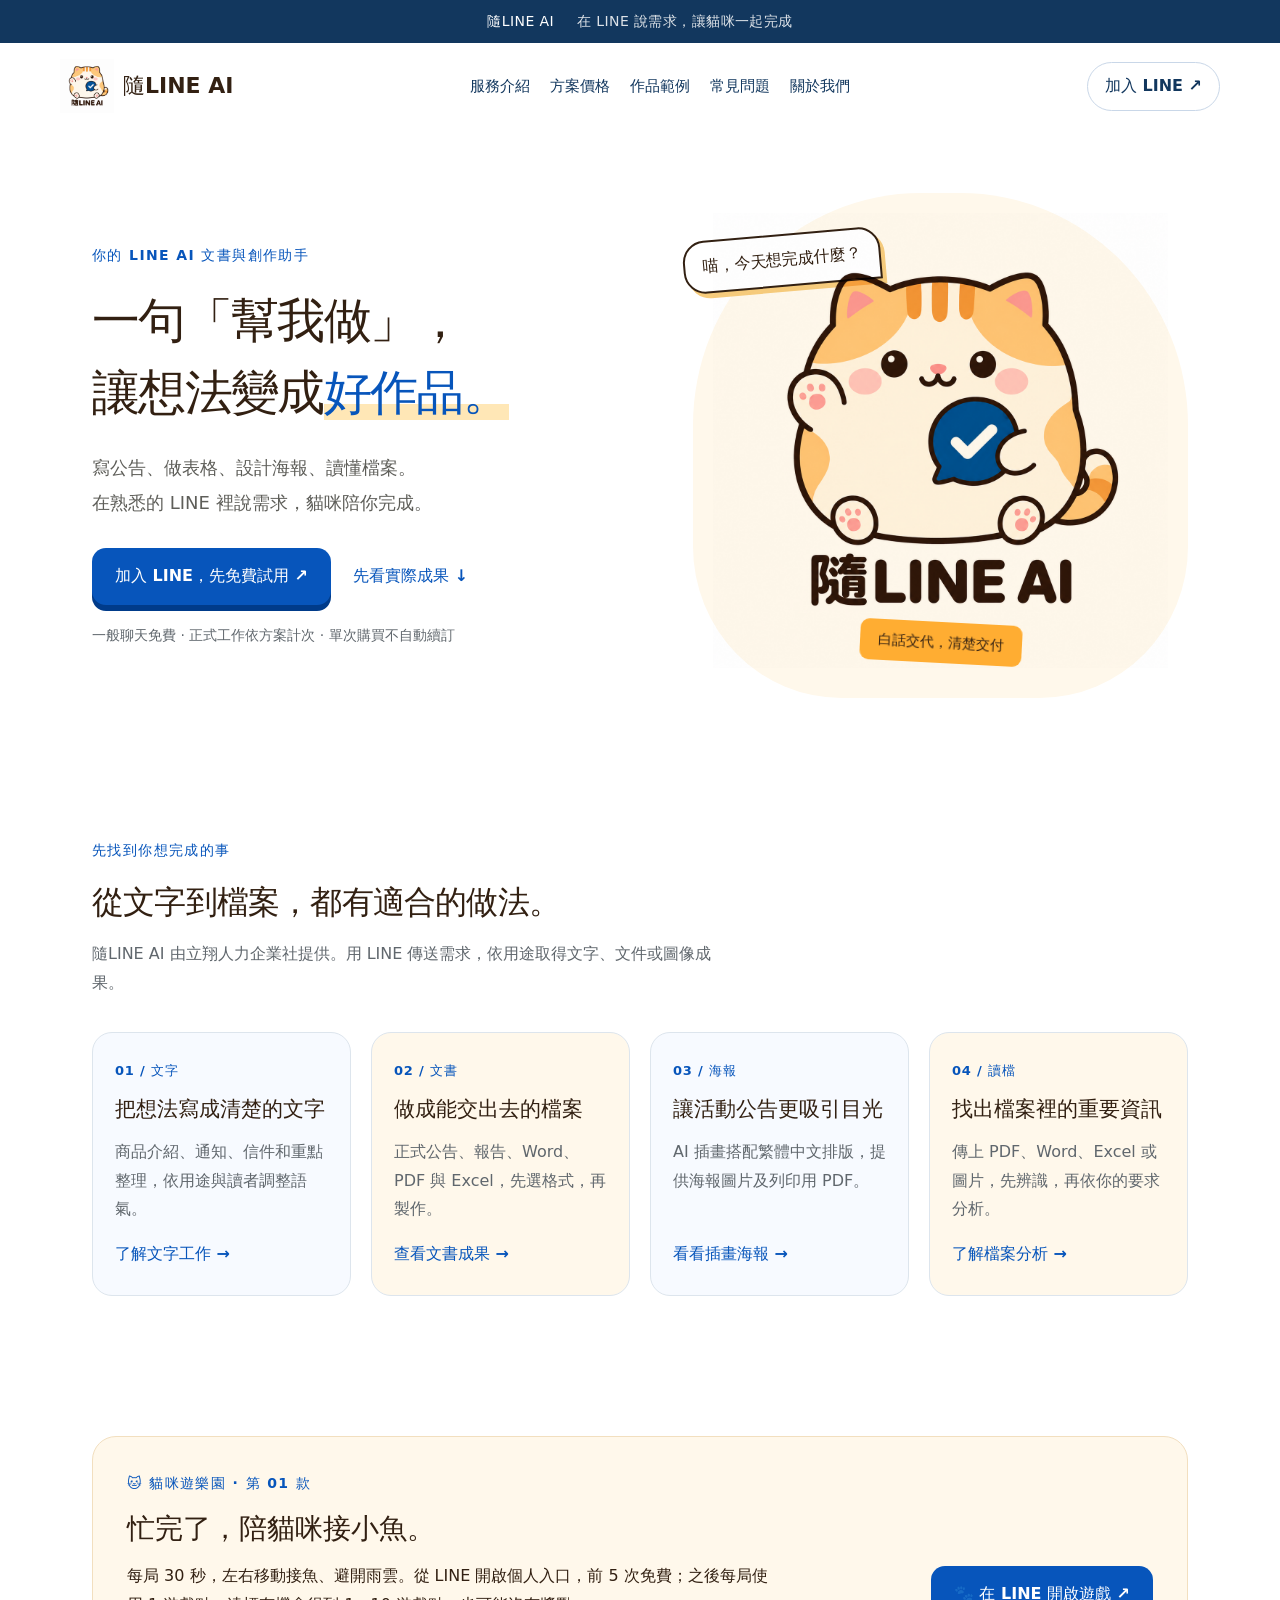
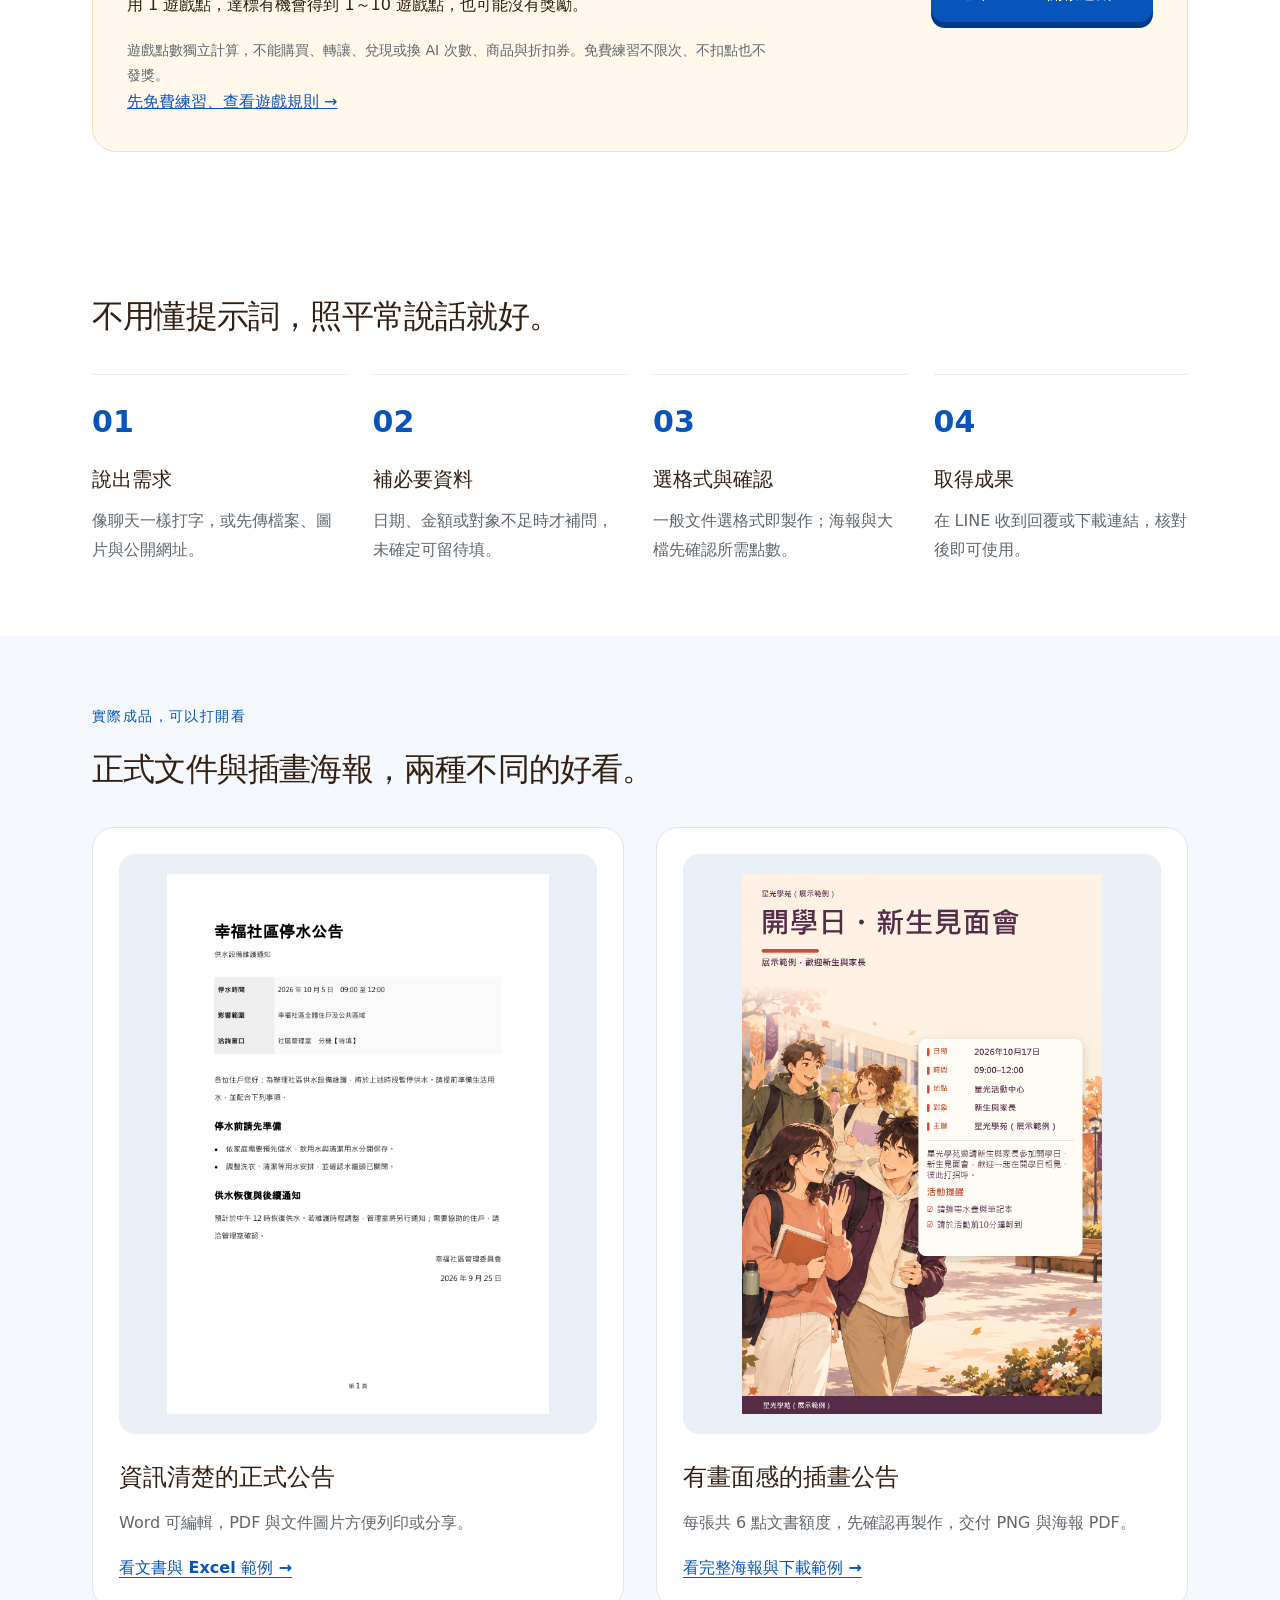
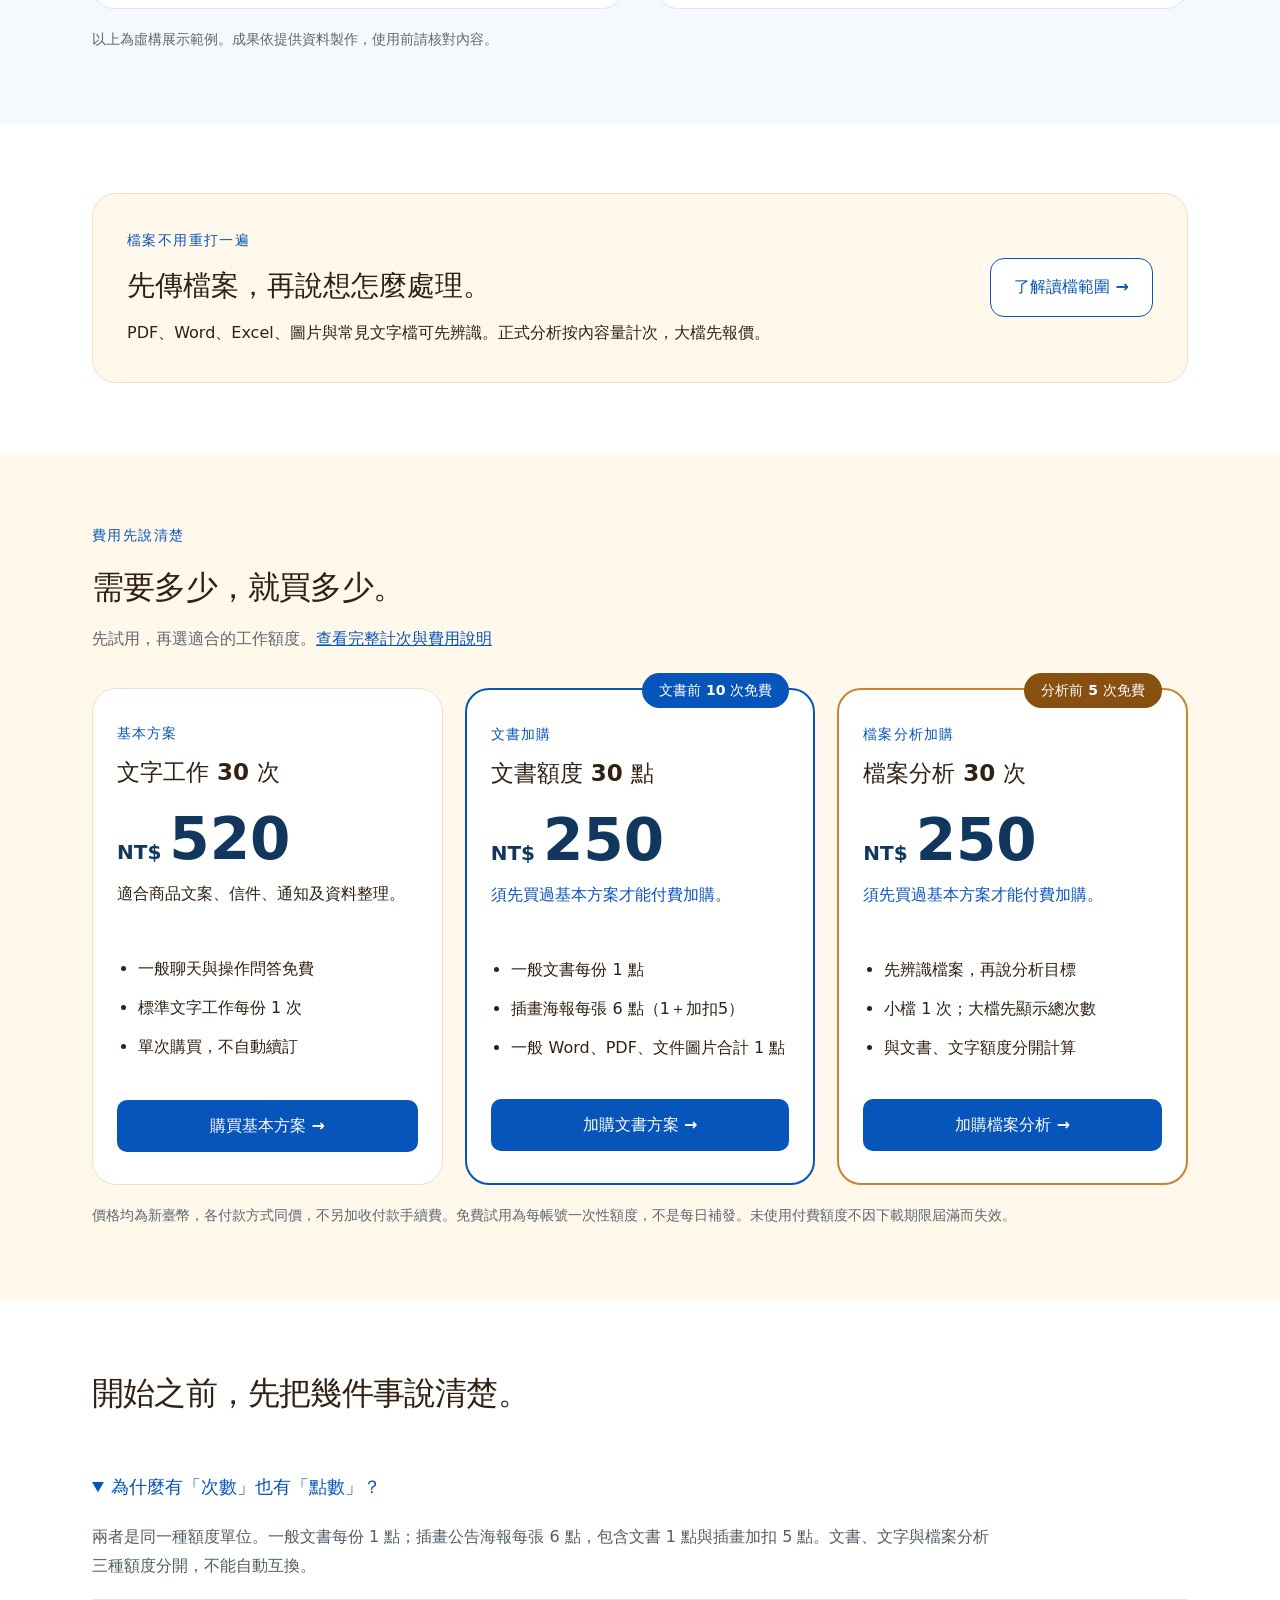
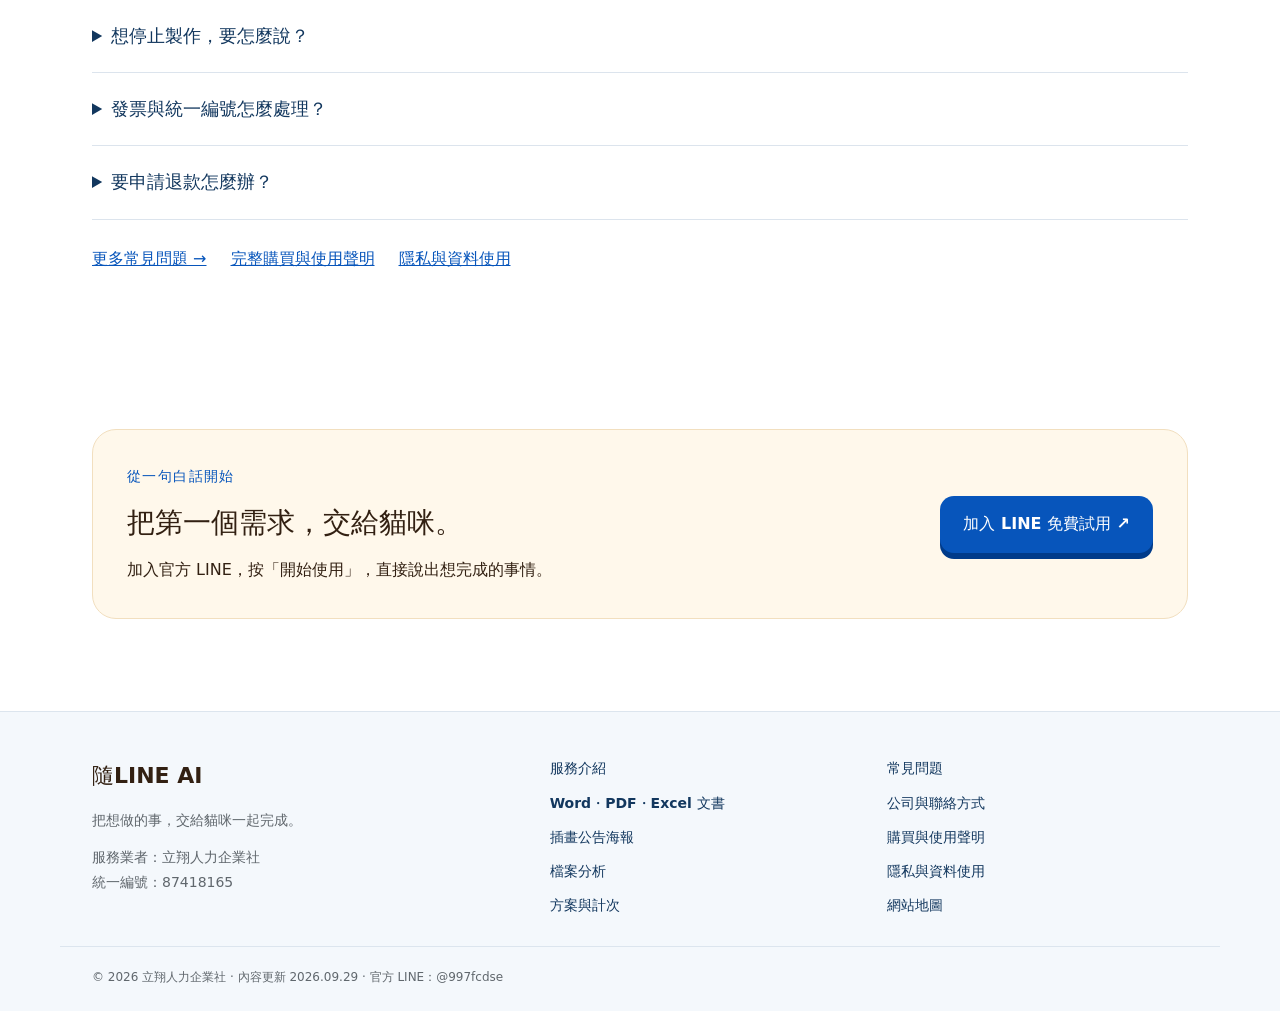
==== commit 8f70344b: "Add cat game entry and standalone points disclosure Link the mobile cat game and the LINE personal e" ====
--- a/index.html
+++ b/index.html
@@ -1,7 +1,8 @@
 <!doctype html>
-<html lang="zh-Hant-TW"><head><meta charset="utf-8"><meta name="viewport" content="width=device-width,initial-scale=1"><title>隨LINE AI｜LINE AI 文書、檔案分析與公告海報助手</title><meta name="description" content="隨LINE AI 是立翔人力企業社提供的 LINE AI 助手。用白話製作 Word、PDF、Excel、插畫公告海報，或分析檔案；一般聊天免費，正式工作依方案計次。"><meta name="robots" content="index, follow, max-image-preview:large"><meta name="theme-color" content="#12375e"><link rel="canonical" href="https://sui-line-ai-website.onrender.com/"><link rel="icon" href="logo.png"><link rel="stylesheet" href="style.css?v=20260925c"><link rel="stylesheet" href="site.css?v=20260929a"><meta property="og:locale" content="zh_TW"><meta property="og:type" content="website"><meta property="og:site_name" content="隨LINE AI"><meta property="og:title" content="隨LINE AI｜LINE AI 文書、檔案分析與公告海報助手"><meta property="og:description" content="隨LINE AI 是立翔人力企業社提供的 LINE AI 助手。用白話製作 Word、PDF、Excel、插畫公告海報，或分析檔案；一般聊天免費，正式工作依方案計次。"><meta property="og:url" content="https://sui-line-ai-website.onrender.com/"><meta property="og:image" content="https://sui-line-ai-website.onrender.com/logo.png"><meta property="og:image:width" content="1254"><meta property="og:image:height" content="1254"><meta property="og:image:alt" content="隨LINE AI 肥橘貓品牌標誌"><meta name="twitter:card" content="summary_large_image"><meta name="twitter:title" content="隨LINE AI｜LINE AI 文書、檔案分析與公告海報助手"><meta name="twitter:description" content="隨LINE AI 是立翔人力企業社提供的 LINE AI 助手。用白話製作 Word、PDF、Excel、插畫公告海報，或分析檔案；一般聊天免費，正式工作依方案計次。"><meta name="twitter:image" content="https://sui-line-ai-website.onrender.com/logo.png"><meta name="google-site-verification" content="x0WblfUFArljQ_lmVSK1fXrbanlaECHnUepoATUaet0"><meta name="msvalidate.01" content="09B84E51F461CCE9CAEA2946B759A921"><script type="application/ld+json">{"@context":"https://schema.org","@graph":[{"@type":"Organization","@id":"https://sui-line-ai-website.onrender.com/#organization","name":"隨LINE AI","legalName":"立翔人力企業社","url":"https://sui-line-ai-website.onrender.com/","logo":{"@type":"ImageObject","url":"https://sui-line-ai-website.onrender.com/logo.png","width":1254,"height":1254},"email":"qwes4572768@gmail.com","taxID":"87418165","address":{"@type":"PostalAddress","streetAddress":"龍恩里游泳路163號","addressLocality":"平鎮區","addressRegion":"桃園市","addressCountry":"TW"},"sameAs":["https://line.me/R/ti/p/%40997fcdse"]},{"@type":"WebSite","@id":"https://sui-line-ai-website.onrender.com/#website","name":"隨LINE AI","alternateName":"Sui LINE AI","url":"https://sui-line-ai-website.onrender.com/","inLanguage":"zh-Hant-TW","publisher":{"@id":"https://sui-line-ai-website.onrender.com/#organization"}},{"@type":"WebPage","@id":"https://sui-line-ai-website.onrender.com/#page","url":"https://sui-line-ai-website.onrender.com/","name":"隨LINE AI｜LINE AI 文書、檔案分析與公告海報助手","description":"隨LINE AI 是立翔人力企業社提供的 LINE AI 助手。用白話製作 Word、PDF、Excel、插畫公告海報，或分析檔案；一般聊天免費，正式工作依方案計次。","inLanguage":"zh-Hant-TW","isPartOf":{"@id":"https://sui-line-ai-website.onrender.com/#website"},"about":{"@id":"https://sui-line-ai-website.onrender.com/#organization"},"dateModified":"2026-09-29"}]}</script></head><body class="site-shell"><a class="skip" href="#main">跳到主要內容</a><div class="preview">隨LINE AI <span>在 LINE 說需求，讓貓咪一起完成</span></div><header class="site-header"><a class="brand" href="/"><img src="logo.png" width="1254" height="1254" alt="隨LINE AI 肥橘貓標誌"><strong>隨LINE AI</strong></a><nav class="desktop-nav" aria-label="主要導覽"><a href="services.html">服務介紹</a><a href="pricing.html">方案價格</a><a href="documents.html">作品範例</a><a href="faq.html">常見問題</a><a href="about.html">關於我們</a></nav><a class="small-cta" href="https://line.me/R/ti/p/%40997fcdse">加入 LINE ↗</a><details class="mobile-nav"><summary>探索網站</summary><nav aria-label="手機導覽"><a href="services.html">服務介紹</a><a href="pricing.html">方案價格</a><a href="documents.html">作品範例</a><a href="faq.html">常見問題</a><a href="about.html">關於我們</a><a href="posters.html">插畫海報</a><a href="file-analysis.html">檔案分析</a></nav></details></header><main id="main">
+<html lang="zh-Hant-TW"><head><meta charset="utf-8"><meta name="viewport" content="width=device-width,initial-scale=1"><title>隨LINE AI｜LINE AI 文書、檔案分析與公告海報助手</title><meta name="description" content="隨LINE AI 是立翔人力企業社提供的 LINE AI 助手。用白話製作 Word、PDF、Excel、插畫公告海報，或分析檔案；一般聊天免費，正式工作依方案計次。"><meta name="robots" content="index, follow, max-image-preview:large"><meta name="theme-color" content="#12375e"><link rel="canonical" href="https://sui-line-ai-website.onrender.com/"><link rel="icon" href="logo.png"><link rel="stylesheet" href="style.css?v=20260925c"><link rel="stylesheet" href="site.css?v=20260929a"><meta property="og:locale" content="zh_TW"><meta property="og:type" content="website"><meta property="og:site_name" content="隨LINE AI"><meta property="og:title" content="隨LINE AI｜LINE AI 文書、檔案分析與公告海報助手"><meta property="og:description" content="隨LINE AI 是立翔人力企業社提供的 LINE AI 助手。用白話製作 Word、PDF、Excel、插畫公告海報，或分析檔案；一般聊天免費，正式工作依方案計次。"><meta property="og:url" content="https://sui-line-ai-website.onrender.com/"><meta property="og:image" content="https://sui-line-ai-website.onrender.com/logo.png"><meta property="og:image:width" content="1254"><meta property="og:image:height" content="1254"><meta property="og:image:alt" content="隨LINE AI 肥橘貓品牌標誌"><meta name="twitter:card" content="summary_large_image"><meta name="twitter:title" content="隨LINE AI｜LINE AI 文書、檔案分析與公告海報助手"><meta name="twitter:description" content="隨LINE AI 是立翔人力企業社提供的 LINE AI 助手。用白話製作 Word、PDF、Excel、插畫公告海報，或分析檔案；一般聊天免費，正式工作依方案計次。"><meta name="twitter:image" content="https://sui-line-ai-website.onrender.com/logo.png"><meta name="google-site-verification" content="x0WblfUFArljQ_lmVSK1fXrbanlaECHnUepoATUaet0"><meta name="msvalidate.01" content="09B84E51F461CCE9CAEA2946B759A921"><script type="application/ld+json">{"@context":"https://schema.org","@graph":[{"@type":"Organization","@id":"https://sui-line-ai-website.onrender.com/#organization","name":"隨LINE AI","legalName":"立翔人力企業社","url":"https://sui-line-ai-website.onrender.com/","logo":{"@type":"ImageObject","url":"https://sui-line-ai-website.onrender.com/logo.png","width":1254,"height":1254},"email":"qwes4572768@gmail.com","taxID":"87418165","address":{"@type":"PostalAddress","streetAddress":"龍恩里游泳路163號","addressLocality":"平鎮區","addressRegion":"桃園市","addressCountry":"TW"},"sameAs":["https://line.me/R/ti/p/%40997fcdse"]},{"@type":"WebSite","@id":"https://sui-line-ai-website.onrender.com/#website","name":"隨LINE AI","alternateName":"Sui LINE AI","url":"https://sui-line-ai-website.onrender.com/","inLanguage":"zh-Hant-TW","publisher":{"@id":"https://sui-line-ai-website.onrender.com/#organization"}},{"@type":"WebPage","@id":"https://sui-line-ai-website.onrender.com/#page","url":"https://sui-line-ai-website.onrender.com/","name":"隨LINE AI｜LINE AI 文書、檔案分析與公告海報助手","description":"隨LINE AI 是立翔人力企業社提供的 LINE AI 助手。用白話製作 Word、PDF、Excel、插畫公告海報，或分析檔案；一般聊天免費，正式工作依方案計次。","inLanguage":"zh-Hant-TW","isPartOf":{"@id":"https://sui-line-ai-website.onrender.com/#website"},"about":{"@id":"https://sui-line-ai-website.onrender.com/#organization"},"dateModified":"2026-09-29"}]}</script><link rel="stylesheet" href="mobile.css?v=20260929b"></head><body class="site-shell"><a class="skip" href="#main">跳到主要內容</a><div class="preview">隨LINE AI <span>在 LINE 說需求，讓貓咪一起完成</span></div><header class="site-header"><a class="brand" href="/"><img src="logo.png" width="1254" height="1254" alt="隨LINE AI 肥橘貓標誌"><strong>隨LINE AI</strong></a><nav class="desktop-nav" aria-label="主要導覽"><a href="services.html">服務介紹</a><a href="pricing.html">方案價格</a><a href="documents.html">作品範例</a><a href="faq.html">常見問題</a><a href="about.html">關於我們</a></nav><a class="small-cta" href="https://line.me/R/ti/p/%40997fcdse">加入 LINE ↗</a><details class="mobile-nav"><summary>探索網站</summary><nav aria-label="手機導覽"><a href="services.html">服務介紹</a><a href="pricing.html">方案價格</a><a href="documents.html">作品範例</a><a href="faq.html">常見問題</a><a href="about.html">關於我們</a><a href="posters.html">插畫海報</a><a href="file-analysis.html">檔案分析</a></nav></details></header><main id="main">
 <section class="hero wrap"><div class="hero-copy"><p class="eyebrow">你的 LINE AI 文書與創作助手</p><h1>一句「幫我做」，<br>讓想法變成<em>好作品。</em></h1><p class="lead">寫公告、做表格、設計海報、讀懂檔案。<br>在熟悉的 LINE 裡說需求，貓咪陪你完成。</p><div class="actions"><a class="button primary" href="https://line.me/R/ti/p/%40997fcdse">加入 LINE，先免費試用 ↗</a><a class="text-link" href="#sample">先看實際成果 ↓</a></div><p class="fine">一般聊天免費 · 正式工作依方案計次 · 單次購買不自動續訂</p></div><div class="hero-art"><span class="bubble">喵，今天想完成什麼？</span><img src="logo.png" width="1254" height="1254" fetchpriority="high" alt="抱著深藍對話框的肥橘貓，隨LINE AI 品牌角色"><span class="note">白話交代，清楚交付</span></div></section>
 <section class="wrap section"><div class="section-heading"><p class="eyebrow">先找到你想完成的事</p><h2>從文字到檔案，都有適合的做法。</h2><p>隨LINE AI 由立翔人力企業社提供。用 LINE 傳送需求，依用途取得文字、文件或圖像成果。</p></div><div class="service-grid"><article class="service-card"><span class="card-number">01 / 文字</span><h3>把想法寫成清楚的文字</h3><p>商品介紹、通知、信件和重點整理，依用途與讀者調整語氣。</p><a href="services.html#writing">了解文字工作 →</a></article><article class="service-card"><span class="card-number">02 / 文書</span><h3>做成能交出去的檔案</h3><p>正式公告、報告、Word、PDF 與 Excel，先選格式，再製作。</p><a href="documents.html">查看文書成果 →</a></article><article class="service-card"><span class="card-number">03 / 海報</span><h3>讓活動公告更吸引目光</h3><p>AI 插畫搭配繁體中文排版，提供海報圖片及列印用 PDF。</p><a href="posters.html">看看插畫海報 →</a></article><article class="service-card"><span class="card-number">04 / 讀檔</span><h3>找出檔案裡的重要資訊</h3><p>傳上 PDF、Word、Excel 或圖片，先辨識，再依你的要求分析。</p><a href="file-analysis.html">了解檔案分析 →</a></article></div></section>
+<section id="game" class="wrap section"><div class="callout"><div><p class="eyebrow">🐱 貓咪遊樂園 · 第 01 款</p><h2>忙完了，陪貓咪接小魚。</h2><p>每局 30 秒，左右移動接魚、避開雨雲。從 LINE 開啟個人入口，前 5 次免費；之後每局使用 1 遊戲點，達標有機會得到 1～10 遊戲點，也可能沒有獎勵。</p><p class="fine">遊戲點數獨立計算，不能購買、轉讓、兌現或換 AI 次數、商品與折扣券。免費練習不限次、不扣點也不發獎。</p><p><a href="https://sui-line-ai-service.onrender.com/game/">先免費練習、查看遊戲規則 →</a></p></div><a class="button primary" href="https://line.me/R/oaMessage/%40997fcdse/?%E7%8E%A9%E9%81%8A%E6%88%B2">🐾 在 LINE 開啟遊戲 ↗</a></div></section>
 <section id="how" class="wrap section"><div class="section-heading"><h2>不用懂提示詞，照平常說話就好。</h2></div><ol class="steps"><li><b>說出需求</b><p>像聊天一樣打字，或先傳檔案、圖片與公開網址。</p></li><li><b>補必要資料</b><p>日期、金額或對象不足時才補問，未確定可留待填。</p></li><li><b>選格式與確認</b><p>一般文件選格式即製作；海報與大檔先確認所需點數。</p></li><li><b>取得成果</b><p>在 LINE 收到回覆或下載連結，核對後即可使用。</p></li></ol></section>
 <section id="sample" class="section sample-showcase"><div class="wrap"><div class="section-heading"><p class="eyebrow">實際成品，可以打開看</p><h2>正式文件與插畫海報，兩種不同的好看。</h2></div><div class="showcase-grid"><article><a href="documents.html"><img src="announcement.png" width="1132" height="1600" loading="lazy" alt="幸福社區停水公告虛構範例，包含時間、範圍與提醒"></a><h3>資訊清楚的正式公告</h3><p>Word 可編輯，PDF 與文件圖片方便列印或分享。</p><a href="documents.html">看文書與 Excel 範例 →</a></article><article id="poster"><a href="posters.html"><img src="poster-example.png" width="1200" height="1800" loading="lazy" alt="星光學苑虛構開學活動海報，插畫搭配日期與活動提醒"></a><h3>有畫面感的插畫公告</h3><p>每張共 6 點文書額度，先確認再製作，交付 PNG 與海報 PDF。</p><a href="posters.html">看完整海報與下載範例 →</a></article></div><p class="fine">以上為虛構展示範例。成果依提供資料製作，使用前請核對內容。</p></div></section>
 <section id="scan" class="wrap section"><div class="callout"><div><p class="eyebrow">檔案不用重打一遍</p><h2>先傳檔案，再說想怎麼處理。</h2><p>PDF、Word、Excel、圖片與常見文字檔可先辨識。正式分析按內容量計次，大檔先報價。</p></div><a class="button secondary" href="file-analysis.html">了解讀檔範圍 →</a></div></section>
--- a/mobile.css
+++ b/mobile.css
@@ -0,0 +1,111 @@
+/* The same URLs and content adapt to phones, tablets and desktop screens. */
+html { -webkit-text-size-adjust: 100%; text-size-adjust: 100%; }
+.site-shell main > *, .site-shell article, .site-shell .callout > *,
+.site-shell .hero > *, .site-shell .sample-stage > * { min-width: 0; }
+
+@media screen and (max-width: 800px) {
+  .site-header { gap: 10px; padding: 12px 20px 8px; }
+  .site-header .brand { min-height: 44px; }
+  .site-header > .small-cta { display: inline-flex; align-items: center; min-height: 44px; padding: 8px 14px; }
+  .mobile-nav > summary { min-height: 44px; padding: 8px 0; }
+  .mobile-nav nav { padding-top: 0; padding-bottom: 4px; }
+  .mobile-nav nav a { min-height: 44px; padding: 10px 8px; }
+  .site-footer .footer-grid nav { gap: 0; }
+  .site-footer .footer-grid nav a { display: flex !important; align-items: center; min-height: 44px; line-height: 1.6; }
+  .site-shell .service-card > a, .site-shell .showcase-grid article > a:last-child,
+  .site-shell .link-row > a { display: inline-flex; align-items: center; min-height: 44px; }
+  .site-shell .sample-downloads a { display: flex; align-items: center; justify-content: center; min-height: 48px; }
+}
+
+@media screen and (max-width: 600px) {
+  .site-shell { line-height: 1.75; }
+  .site-shell .wrap { padding-left: 18px; padding-right: 18px; }
+  .site-shell .preview { padding: 7px 12px; font-size: 11px; line-height: 1.5; }
+  .site-shell .preview span { margin-left: 6px; letter-spacing: 0; }
+  .site-header { padding-left: 18px; padding-right: 18px; }
+  .site-header .brand { font-size: 18px; gap: 7px; }
+  .site-header .brand img { width: 40px; height: 40px; }
+  .site-header > .small-cta { font-size: 13px; padding-left: 12px; padding-right: 12px; }
+  .site-shell .hero { padding-top: 24px; padding-bottom: 30px; gap: 22px; }
+  .site-shell .hero h1 { font-size: clamp(25px, 7.1vw, 32px); line-height: 1.5; margin-bottom: 14px; }
+  .site-shell .eyebrow { font-size: 13px; letter-spacing: .04em; margin-bottom: 12px; }
+  .site-shell .hero .lead, .site-shell .page-hero .lead { font-size: 16px; line-height: 1.75; margin-bottom: 20px; }
+  .site-shell .hero .actions { display: grid; grid-template-columns: 1fr; gap: 4px; }
+  .site-shell .hero .actions > a { min-height: 48px; width: 100%; text-align: center; }
+  .site-shell .hero .actions .text-link { display: flex; justify-content: center; align-items: center; }
+  .site-shell .hero-copy .fine { font-size: 12px; line-height: 1.65; margin-top: 10px; }
+  .site-shell .hero-art { max-width: 245px; padding: 5px 12px 20px; }
+  .site-shell .bubble { left: -4px; top: 0; padding: 6px 10px; font-size: 12px; }
+  .site-shell .note { bottom: 3%; padding: 5px 10px; font-size: 11px; }
+  .site-shell .section { padding-top: 34px; padding-bottom: 38px; }
+  .site-shell .section-heading { margin-bottom: 24px; }
+  .site-shell .section-heading h2, .site-shell .callout h2 { font-size: 25px; line-height: 1.5; }
+  .site-shell .service-card { padding: 20px; }
+  .site-shell .service-card h3 { font-size: 21px; margin: 8px 0; }
+  .site-shell .service-card p { margin-bottom: 8px; }
+  .site-shell .steps { grid-template-columns: 1fr; gap: 16px; }
+  .site-shell .steps li { display: grid; grid-template-columns: 34px minmax(0, 1fr); column-gap: 12px; padding-top: 16px; }
+  .site-shell .steps li::before { grid-column: 1; grid-row: 1 / span 2; font-size: 25px; margin: 0; line-height: 1.4; }
+  .site-shell .steps b, .site-shell .steps p { grid-column: 2; }
+  .site-shell .steps p { margin-top: 4px; }
+  .site-shell .showcase-grid article { padding: 16px; }
+  .site-shell .showcase-grid article > a:first-child { padding: 10px; }
+  .site-shell .showcase-grid img { max-height: 380px; }
+  .site-shell .callout { padding: 22px 20px; gap: 20px; }
+  .site-shell .callout > a { width: 100%; min-height: 48px; text-align: center; }
+  .site-shell .plan { padding: 26px 22px; }
+  .site-shell .plan-grid { gap: 30px; }
+  .site-shell .plan h3 { font-size: 23px; }
+  .site-shell .plan .price { font-size: 48px; }
+  .site-shell .plan .trial { right: 16px; font-size: 12px; }
+  .site-shell .plan ul { margin: 16px 0 20px; }
+  .site-shell .plan li { margin: 8px 0; }
+  .site-shell .plan-status { min-height: 50px; }
+  .site-shell .page-hero { padding-top: 22px; padding-bottom: 8px; }
+  .site-shell .page-hero h1, .site-shell .legal-content h1 { font-size: clamp(26px, 7vw, 31px); line-height: 1.5; }
+  .site-shell .reading, .site-shell .legal-content { padding-top: 22px; }
+  .site-shell .reading h2, .site-shell .legal-content h2 { font-size: 23px; margin-top: 30px; }
+  .site-shell .reading p, .site-shell .legal-content p { line-height: 1.8; }
+  .site-shell .example { padding: 18px; }
+  .site-shell .faq-item summary { min-height: 48px; font-size: 17px; line-height: 1.6; padding: 16px 4px; }
+  .site-shell .faq-item > div { padding-bottom: 16px; }
+  .site-shell .sample-stage { padding: 24px 20px; }
+  .site-shell .sample-stage h2 { font-size: 25px; }
+  .site-shell .sample-downloads a { font-size: 14px; }
+  .site-shell .link-row { gap: 4px 16px; }
+  .site-shell .site-footer { padding-top: 30px; padding-bottom: max(20px, env(safe-area-inset-bottom)); }
+  .site-shell .footer-grid { grid-template-columns: 1fr; gap: 20px; }
+  .site-shell .footer-grid nav { display: grid; grid-template-columns: repeat(2, minmax(0, 1fr)); gap: 4px 16px; }
+  .site-shell .footer-grid nav a { font-size: 14px; }
+  .site-shell .footer-bottom { margin-top: 20px; line-height: 1.75; }
+
+  /* Keep table values together as labelled cards; no sideways reading on phones. */
+  .site-shell .table-scroll { overflow: visible; border: 0; border-radius: 0; }
+  .site-shell .responsive-table { display: block; min-width: 0; font-size: 15px; }
+  .site-shell .responsive-table thead { position: absolute; width: 1px; height: 1px; padding: 0; margin: -1px; overflow: hidden; clip-path: inset(50%); white-space: nowrap; }
+  .site-shell .responsive-table tbody { display: grid; gap: 14px; }
+  .site-shell .responsive-table tbody tr { display: block; border: 1px solid #dae4ee; border-radius: 14px; overflow: hidden; }
+  .site-shell .responsive-table tbody th { display: block; min-width: 0; padding: 13px 16px; background: #edf4fc; color: var(--navy); border: 0; }
+  .site-shell .responsive-table tbody td { display: block; padding: 12px 16px; border: 0; overflow-wrap: anywhere; }
+  .site-shell .responsive-table tbody td + td { border-top: 1px solid #e3eaf0; }
+  .site-shell .responsive-table tbody td::before { content: attr(data-label); display: block; color: var(--navy); font-size: 13px; font-weight: 700; margin-bottom: 3px; }
+
+  .purchase-wrap { padding: 0 18px; }
+  .purchase-card { padding: 22px 18px; }
+  .purchase-card h2 { font-size: 21px; line-height: 1.5; }
+  .purchase-card .purchase-open { min-height: 50px; font-size: 16px; }
+  .purchase-card .profile-link, .purchase-card > a { display: flex; align-items: center; justify-content: center; min-height: 44px; }
+  .purchase-card .command-row button { min-height: 46px; }
+  .purchase-card .command-row input { font-size: 18px; }
+  .purchase-heading p { line-height: 1.7; }
+  .purchase-heading h1 { font-size: 28px; }
+}
+
+@media screen and (min-width: 601px) and (max-width: 950px) {
+  .site-shell .hero { gap: 24px; padding-top: 36px; padding-bottom: 44px; }
+  .site-shell .hero h1 { font-size: 32px; }
+  .site-shell .hero .lead { font-size: 16px; }
+  .site-shell .hero .actions { gap: 12px; }
+  .site-shell .hero .button { min-height: 48px; font-size: 15px; padding: 12px 16px; }
+  .site-shell .hero .text-link { min-height: 44px; display: flex; align-items: center; }
+}
